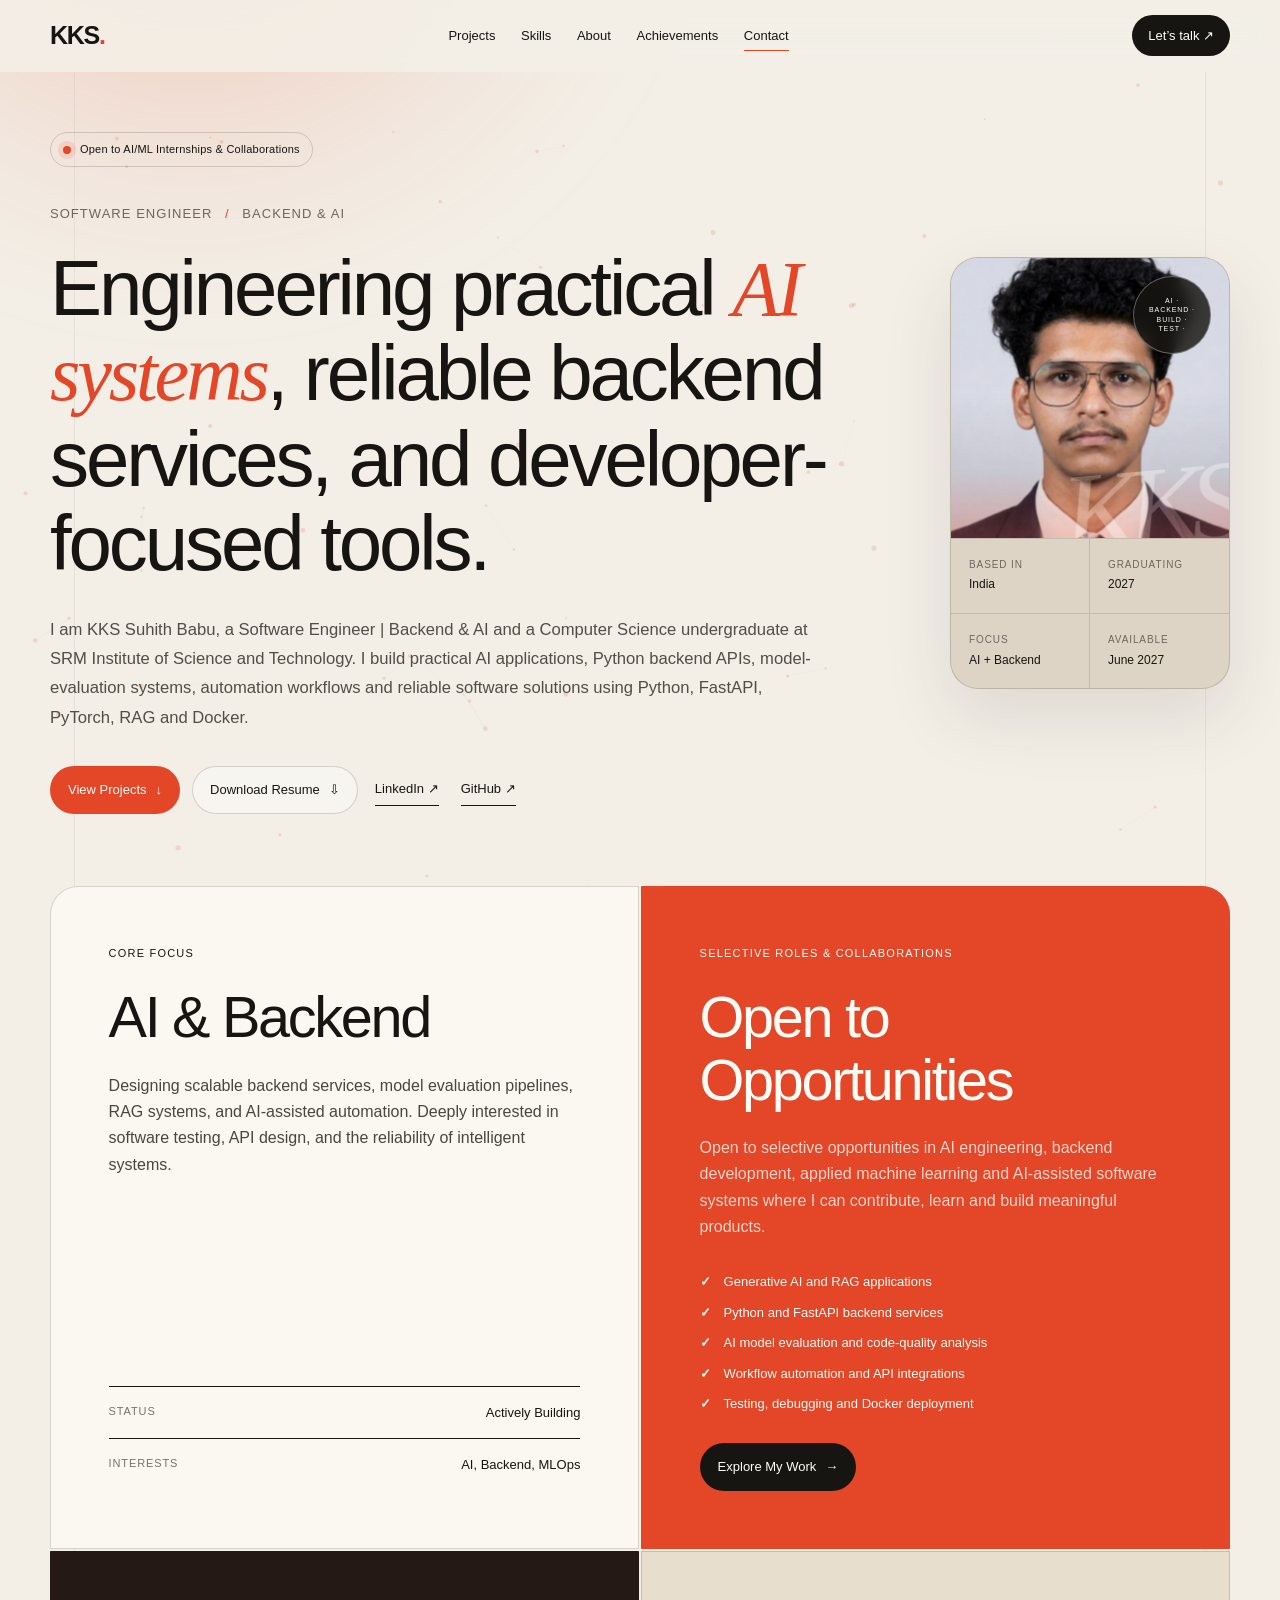
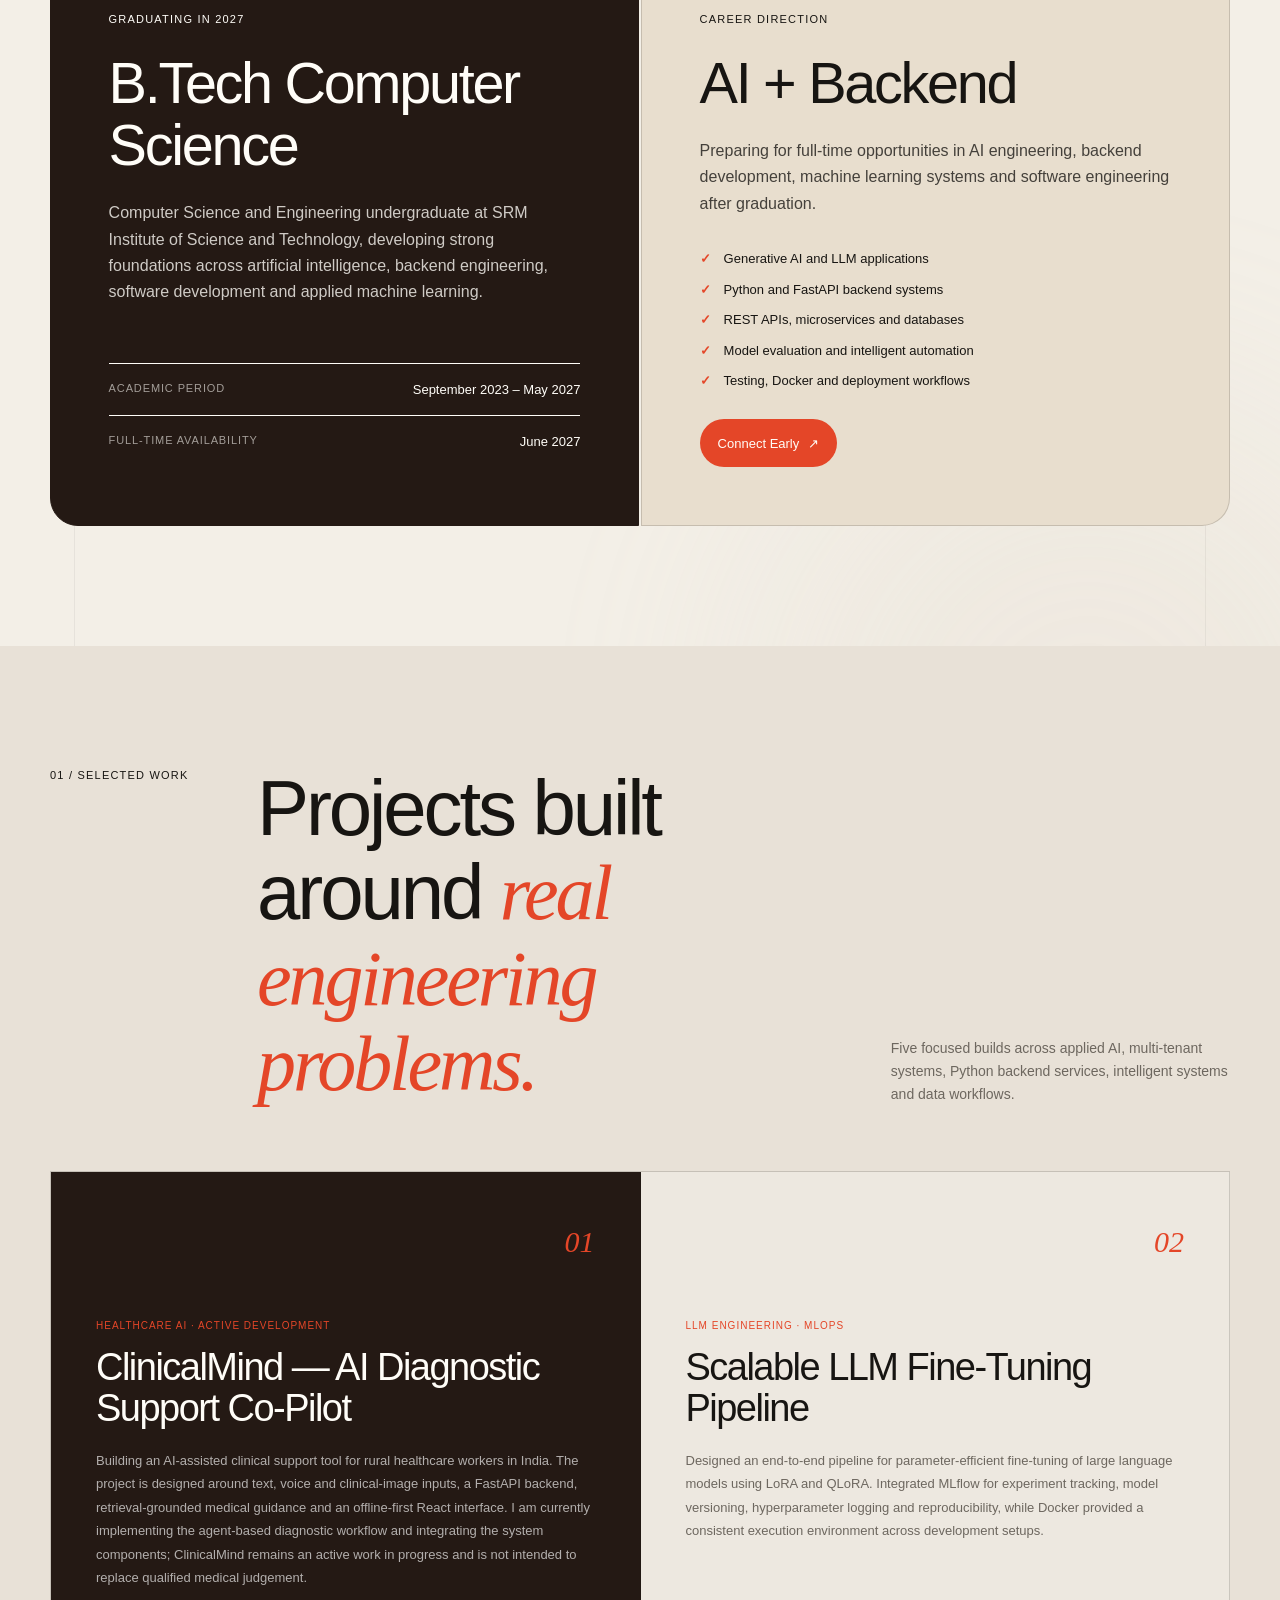
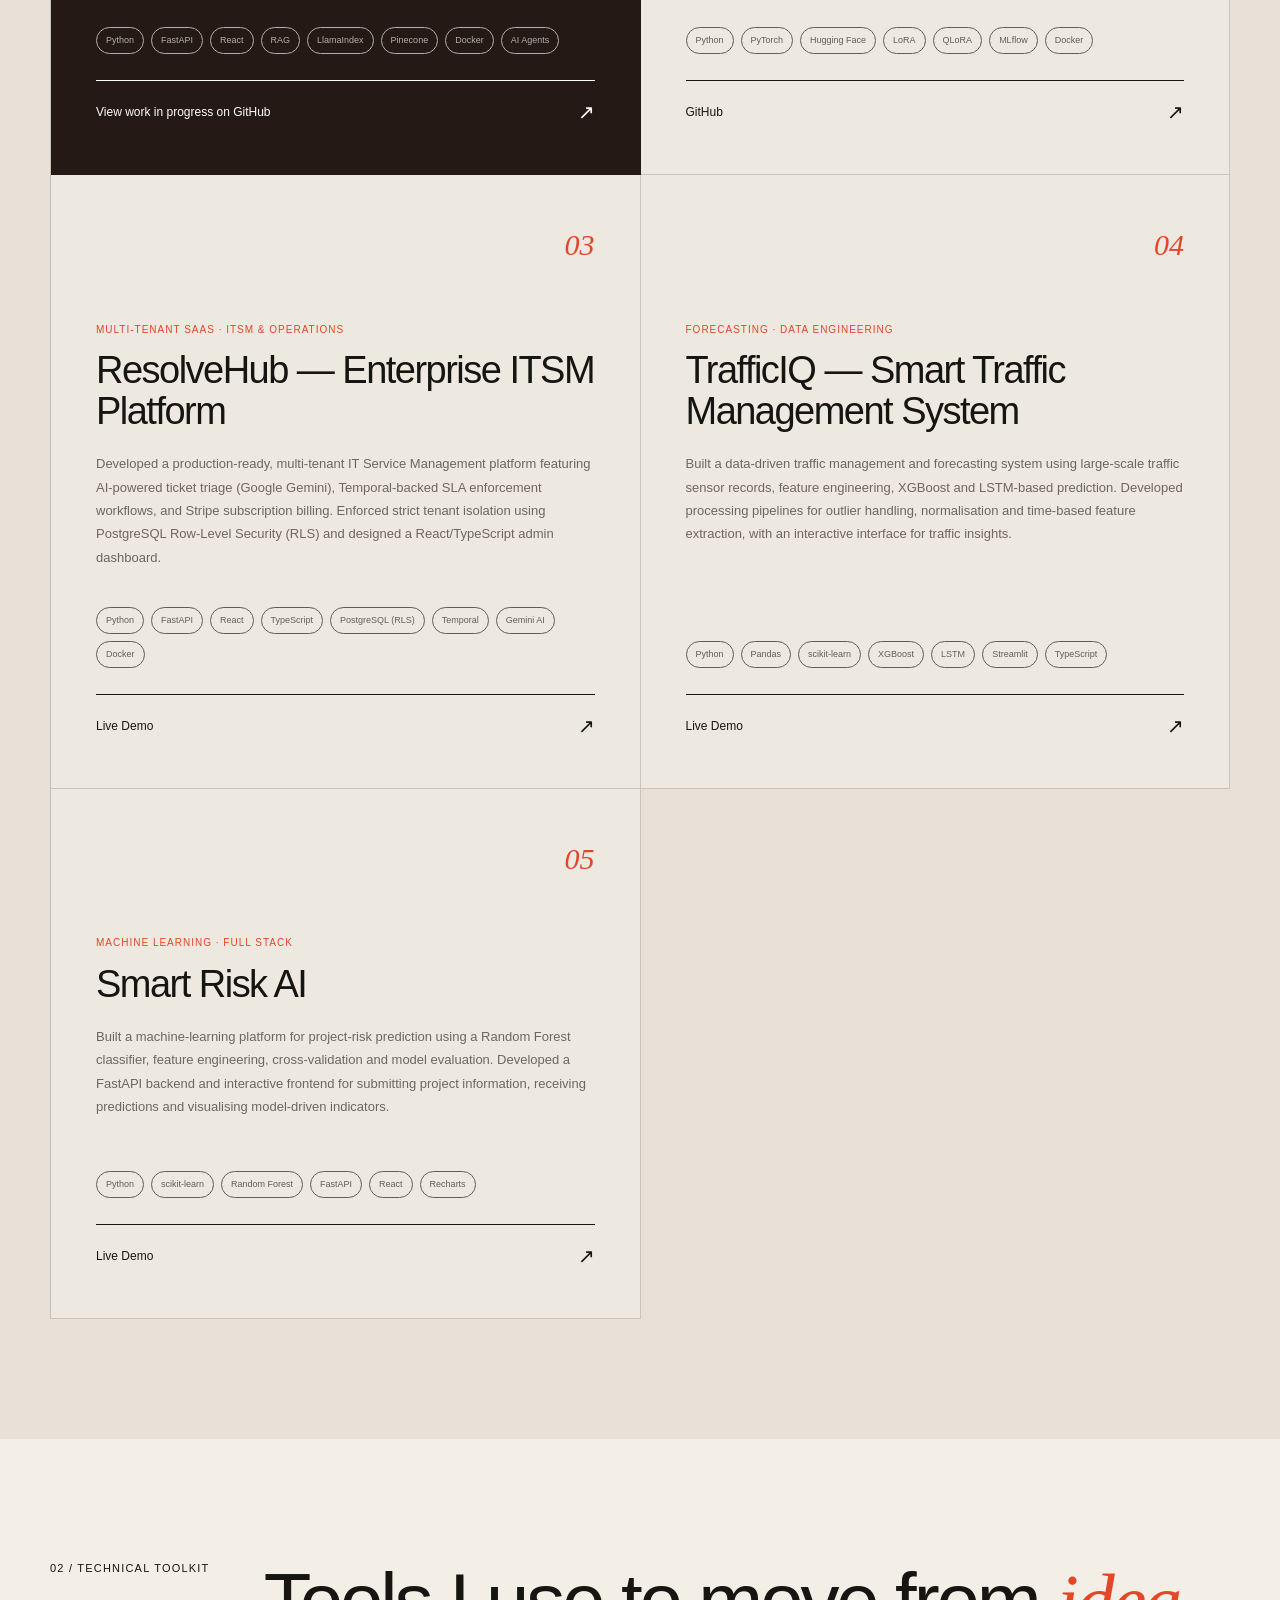
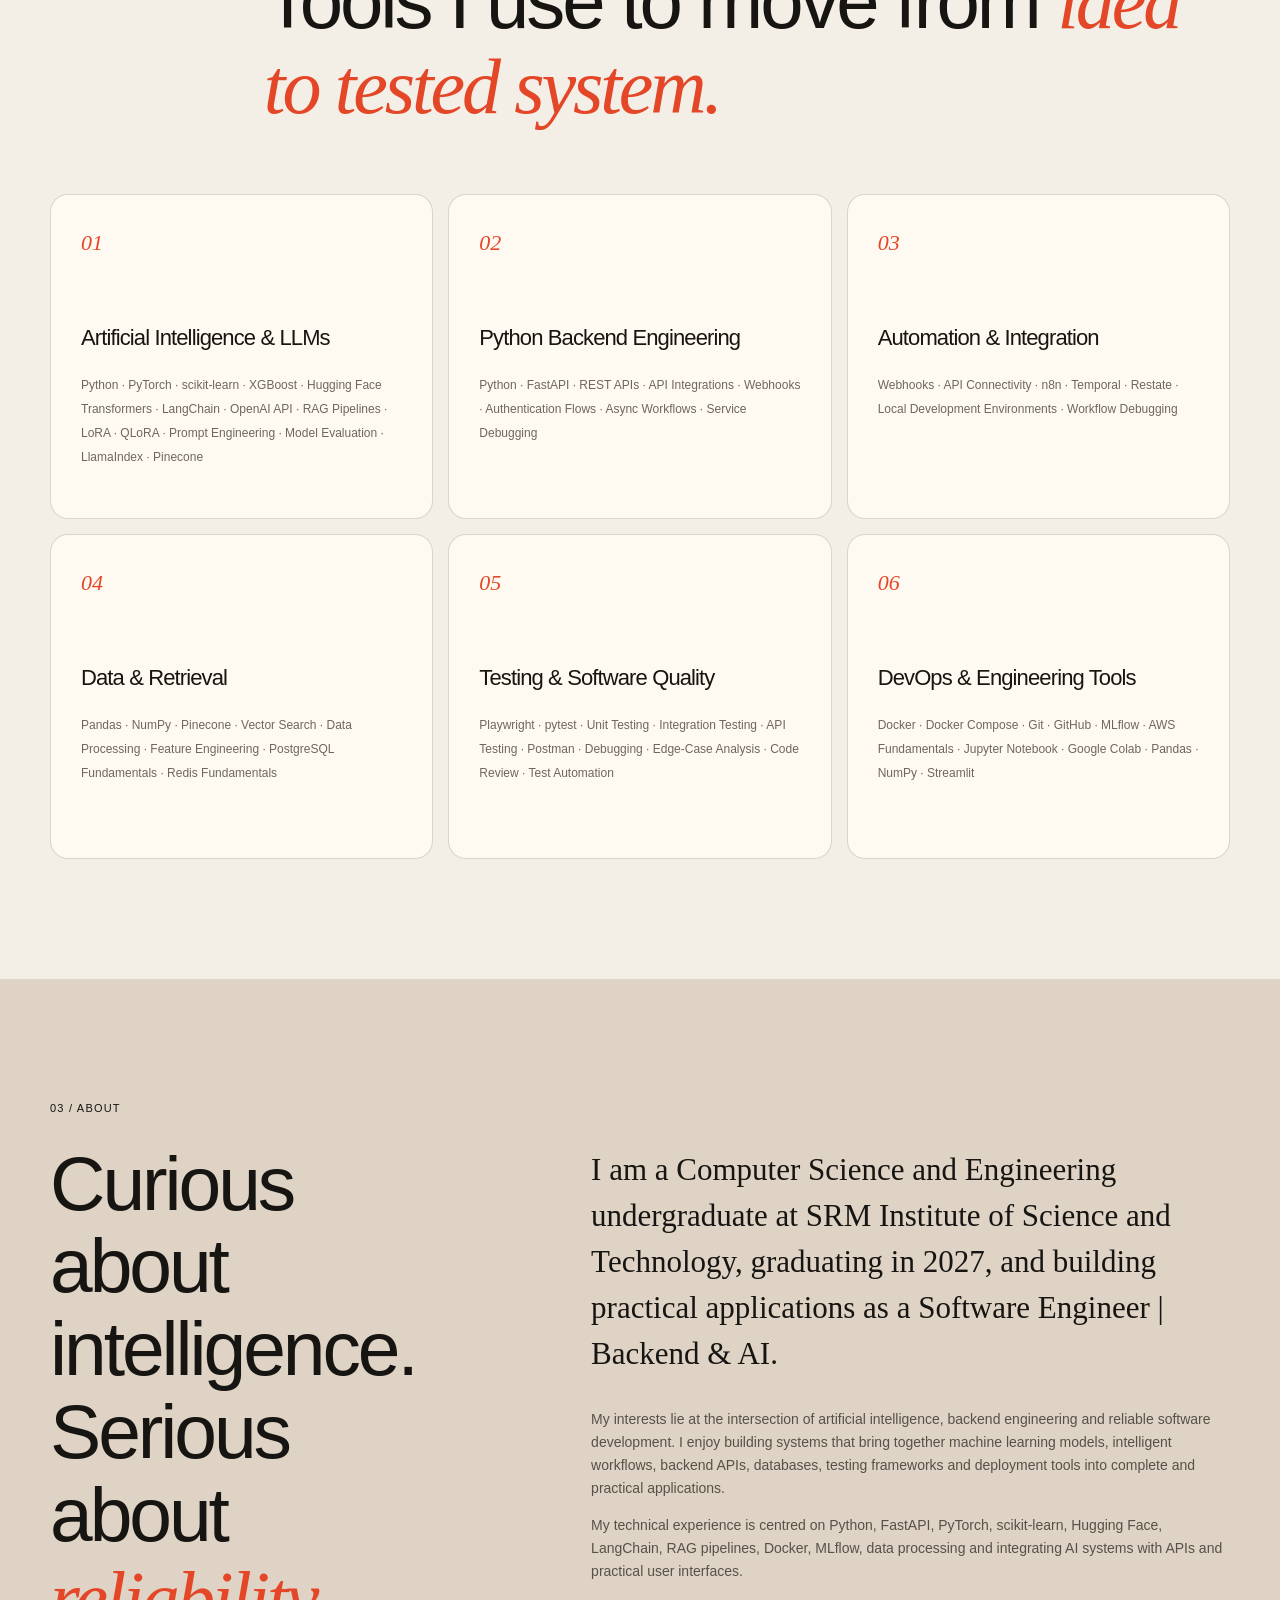
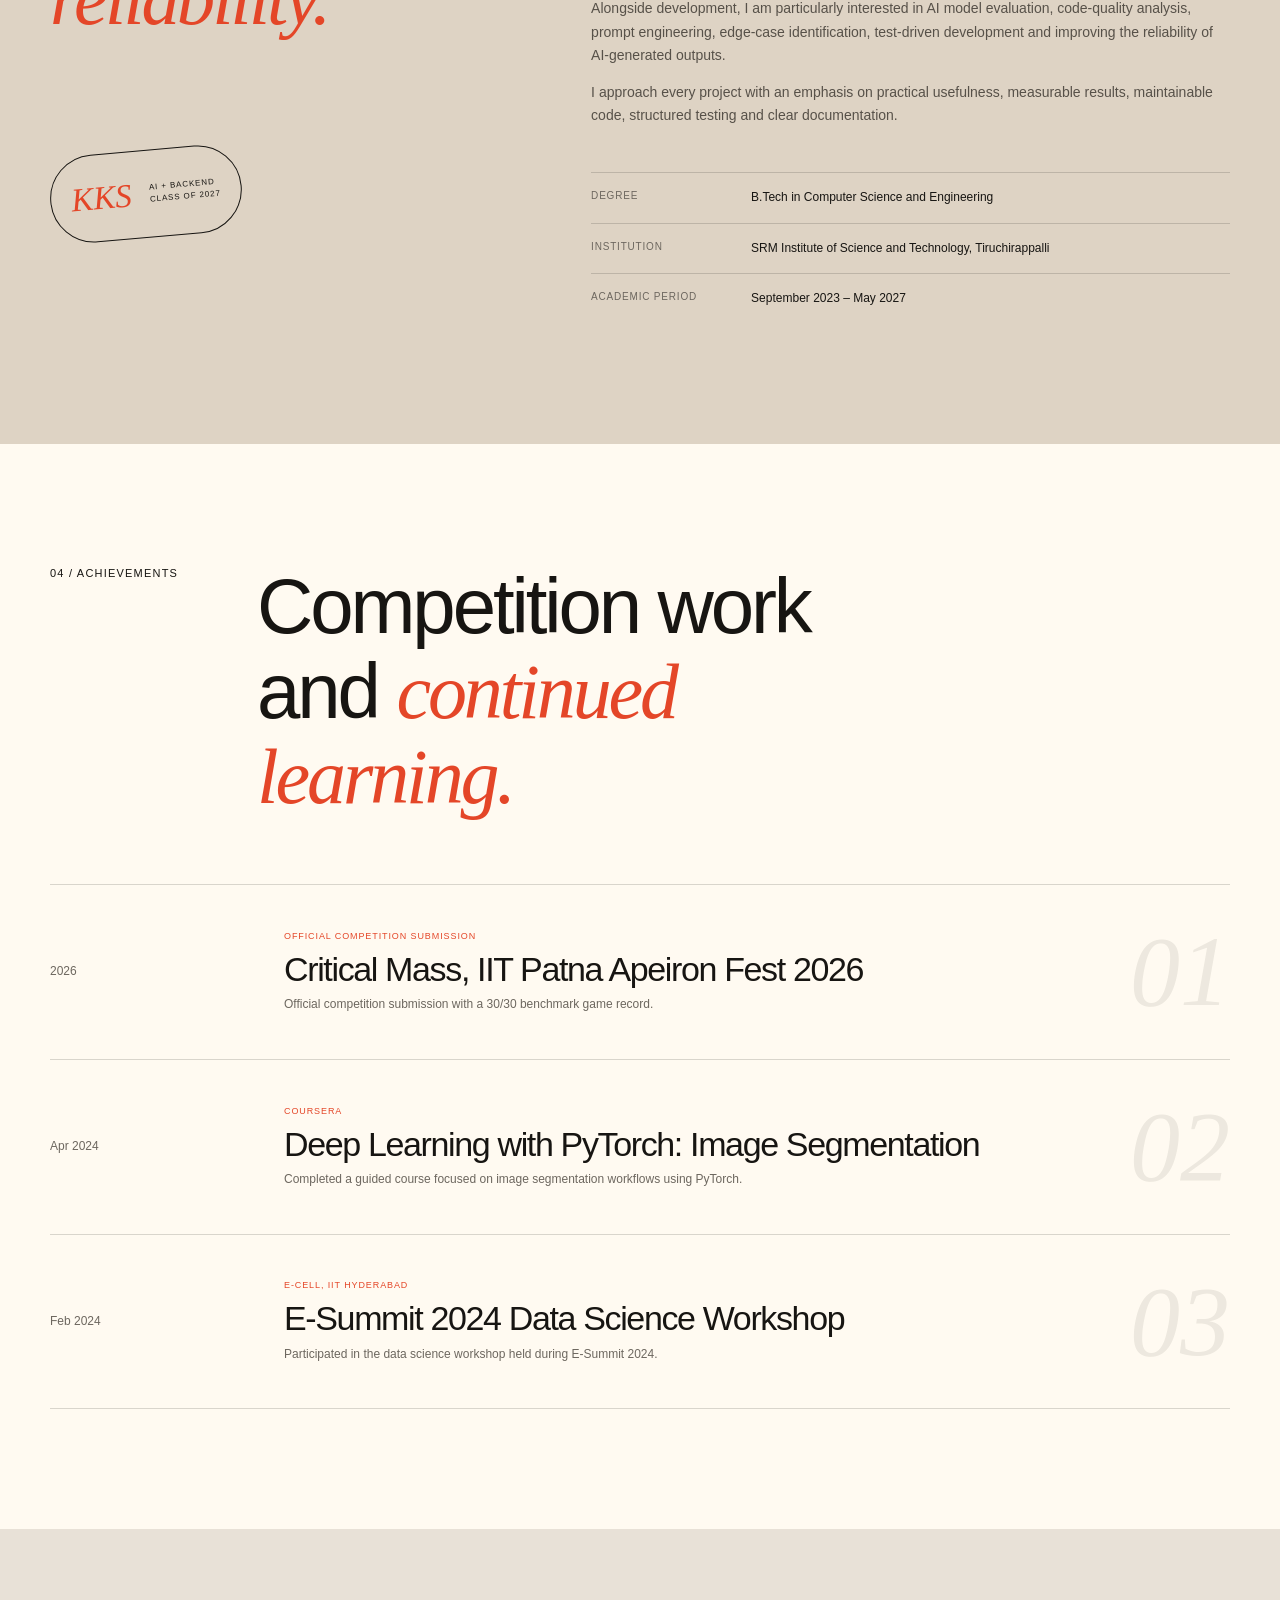
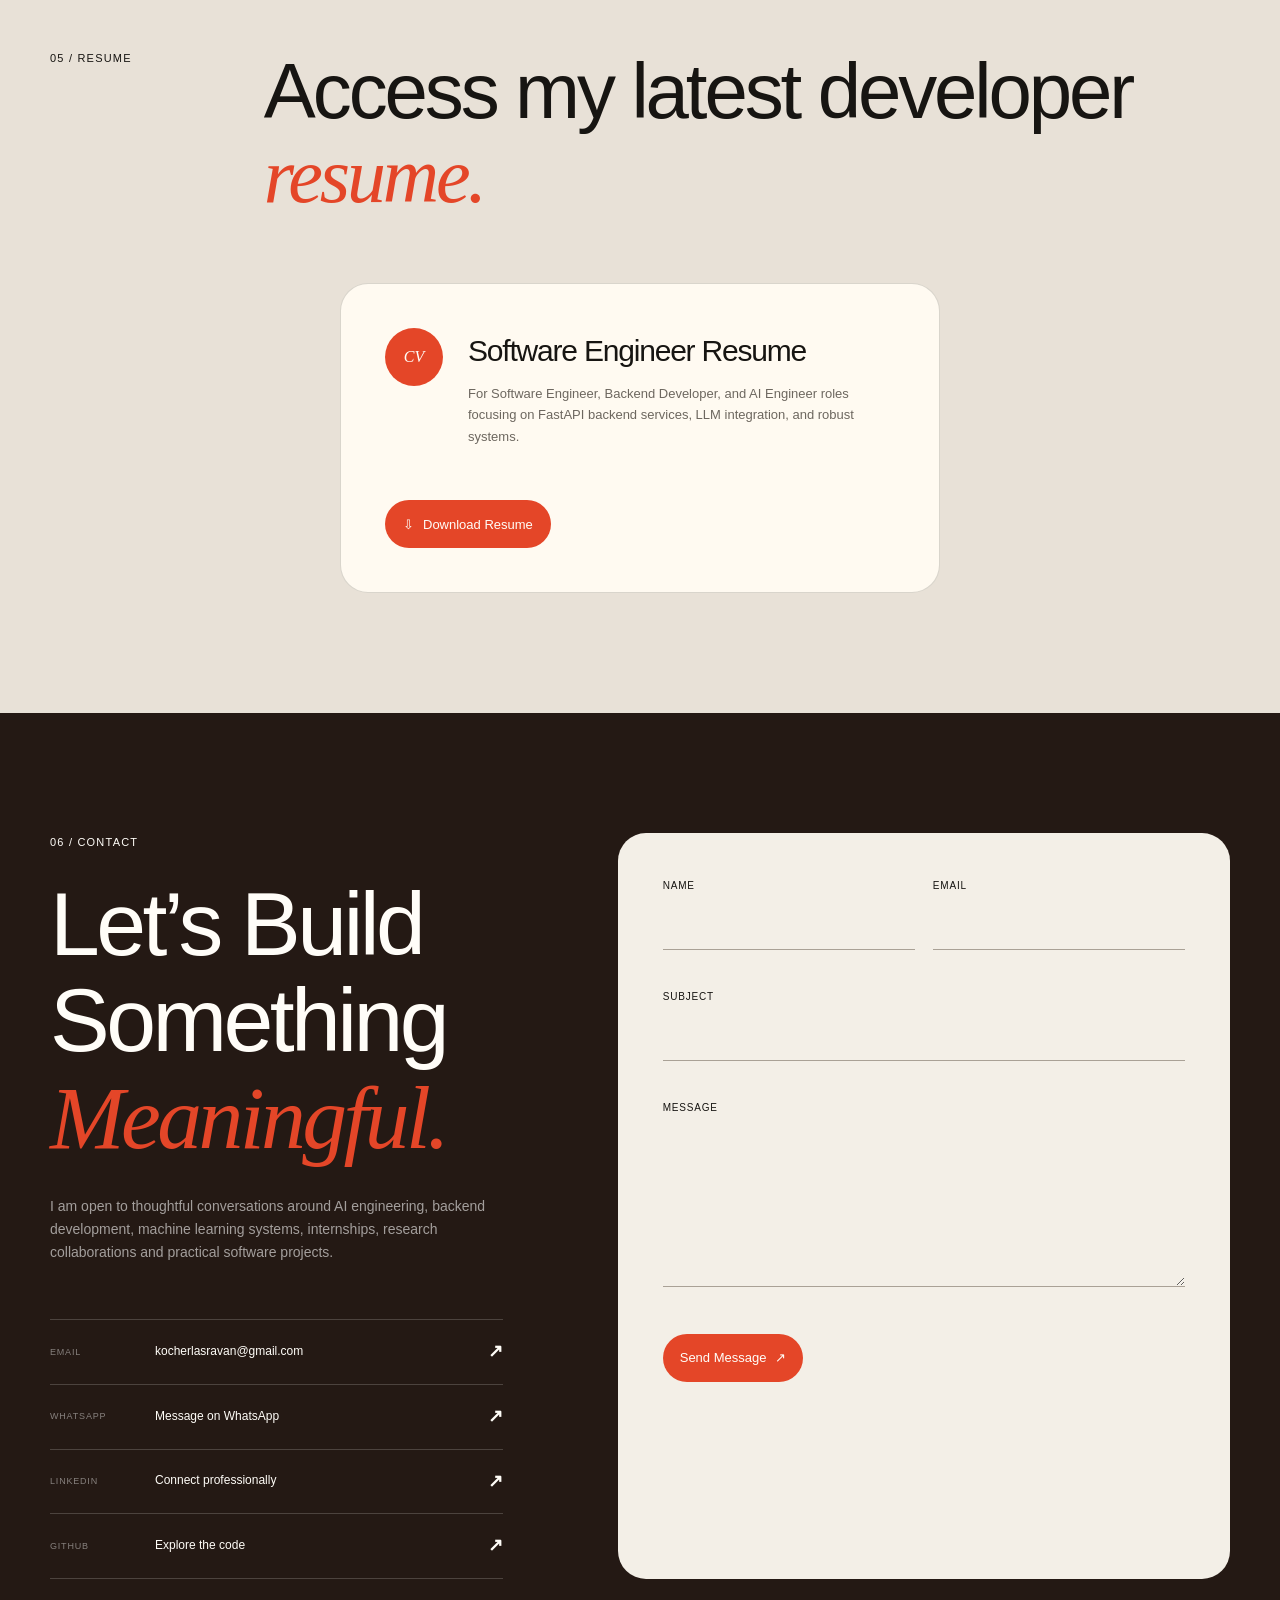
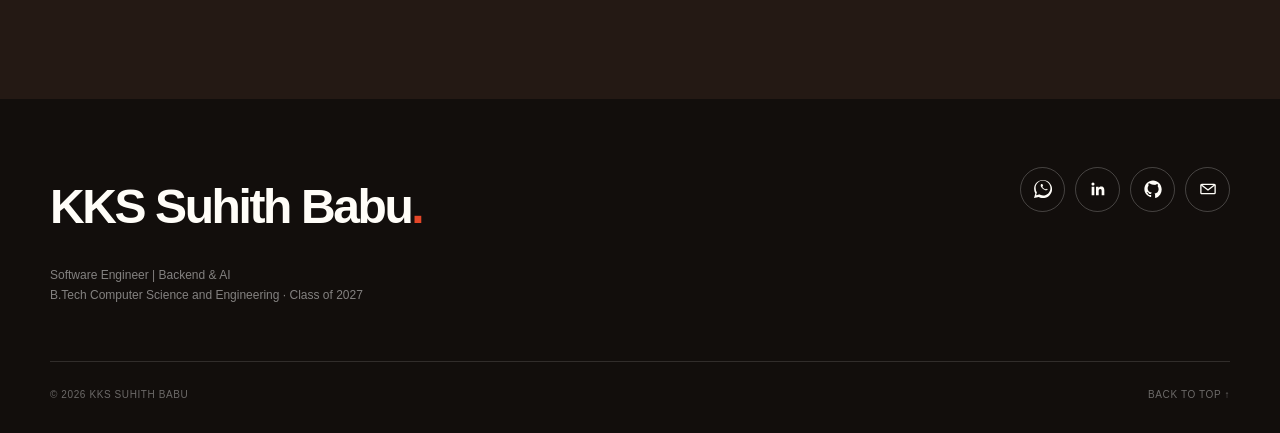
==== index.html @ cc1076b6 "Vertically center the profile photo card relative to the hero copy on desktop layouts" ====
<!doctype html>
<html lang="en" class="no-js">
<head>
  <meta charset="utf-8">
  <meta name="viewport" content="width=device-width, initial-scale=1">
  <title>KKS Suhith Babu | Software Engineer | Backend &amp; AI</title>
  <meta name="description" content="Portfolio of KKS Suhith Babu, a Software Engineer | Backend &amp; AI and Computer Science undergraduate building practical AI applications, backend systems, and automation workflows.">
  <meta name="theme-color" content="#f3efe7">
  <meta property="og:type" content="website">
  <meta property="og:title" content="KKS Suhith Babu | Software Engineer | Backend &amp; AI">
  <meta property="og:description" content="Software Engineer | Backend &amp; AI building practical AI systems, reliable backend services and developer-focused tools.">
  <meta property="og:image" content="og-preview.svg">
  <meta property="og:image:alt" content="Portfolio preview for KKS Suhith Babu, Software Engineer | Backend &amp; AI">
  <meta name="twitter:card" content="summary_large_image">
  <script>document.documentElement.className = 'js';</script>
  <link rel="stylesheet" href="fonts/fonts.css">
  <link rel="stylesheet" href="style.css?v=1.4">
  <script src="script.js" defer></script>
</head>
<body id="top">
  <a class="skip-link" href="#main">Skip to content</a>

  <!-- Interactive Particle Background Canvas -->
  <canvas id="bg-canvas" style="position: fixed; top: 0; left: 0; width: 100%; height: 100%; z-index: -3; pointer-events: none;"></canvas>

  <!-- Side rotated decorations framing the site -->
  <div class="side-decorations" aria-hidden="true">
    <div class="side-text side-text-left">KKS SUHITH BABU — PORTFOLIO 2026</div>
    <div class="side-text side-text-right">SOFTWARE ENGINEER | BACKEND &amp; AI</div>
  </div>

  <div class="bg-blobs" aria-hidden="true">
    <div class="blob blob-1"></div>
    <div class="blob blob-2"></div>
    <div class="blob blob-3"></div>
    <div class="blob blob-4"></div>
  </div>

  <div class="layout-lines" aria-hidden="true">
    <div class="line-left"></div>
    <div class="line-right"></div>
  </div>

  <header class="site-header">
    <nav class="nav shell" aria-label="Primary navigation">
      <a class="brand" href="#top" aria-label="KKS Suhith Babu, home">KKS<span>.</span></a>
      <button class="nav-toggle" type="button" aria-expanded="false" aria-controls="nav-menu">
        <span class="sr-only">Toggle navigation</span>
        <span></span><span></span>
      </button>
      <div class="nav-menu" id="nav-menu">
        <a href="#projects">Projects</a>
        <a href="#skills">Skills</a>
        <a href="#about">About</a>
        <a href="#achievements">Achievements</a>
        <a href="#contact">Contact</a>
      </div>
      <a class="nav-cta" href="mailto:kocherlasravan@gmail.com">Let’s talk <span aria-hidden="true">↗</span></a>
    </nav>
  </header>

  <main id="main">
    <section class="hero shell" aria-labelledby="hero-title">
      <div class="hero-copy">
        <p class="status-pill reveal"><span aria-hidden="true"></span> Open to AI/ML Internships &amp; Collaborations</p>
        <p class="hero-kicker reveal">Software Engineer <span>/</span> Backend &amp; AI</p>
        <h1 id="hero-title" class="reveal">Engineering practical <em>AI systems</em>, reliable backend services, and developer-focused tools.</h1>
        <p class="hero-summary reveal">I am KKS Suhith Babu, a Software Engineer | Backend &amp; AI and a Computer Science undergraduate at SRM Institute of Science and Technology. I build practical AI applications, Python backend APIs, model-evaluation systems, automation workflows and reliable software solutions using Python, FastAPI, PyTorch, RAG and Docker.</p>
        <div class="hero-actions reveal" aria-label="Portfolio actions">
          <a class="button button-primary" href="#projects">View Projects <span aria-hidden="true">↓</span></a>
          <a class="button button-secondary resume-link" href="resumes/kks-suhith-babu-sde-resume.pdf" download data-resume>Download Resume <span aria-hidden="true">⇩</span></a>
          <a class="text-link" href="https://www.linkedin.com/in/kocherlakoteswarasuhithsravanbabu/" target="_blank" rel="noopener noreferrer">LinkedIn <span aria-hidden="true">↗</span></a>
          <a class="text-link" href="https://github.com/Kocherlasuhith12" target="_blank" rel="noopener noreferrer">GitHub <span aria-hidden="true">↗</span></a>
        </div>
      </div>
      <aside class="hero-aside reveal" aria-label="Profile overview">
        <div class="portrait-stage" id="portrait-stage">
          <span class="portrait-word" aria-hidden="true">KKS</span>
          <div class="portrait-frame">
            <img src="assets/suhith-portrait.jpg" width="1048" height="789" alt="Portrait of KKS Suhith Babu" fetchpriority="high" decoding="async">
          </div>
          <span class="portrait-line" aria-hidden="true"></span>
          <span class="portrait-orbit" aria-hidden="true">AI · BACKEND · BUILD · TEST ·</span>
        </div>
        <div class="hero-aside-grid">
          <div><span>Based in</span><strong>India</strong></div>
          <div><span>Graduating</span><strong>2027</strong></div>
          <div><span>Focus</span><strong>AI + Backend</strong></div>
          <div><span>Available</span><strong>June 2027</strong></div>
        </div>
      </aside>
    </section>

    <section class="opportunity shell" aria-label="Experience, availability and education overview">
      <article class="overview-card overview-card--light reveal">
        <p class="eyebrow">Core focus</p>
        <h2>AI &amp; Backend</h2>
        <p>Designing scalable backend services, model evaluation pipelines, RAG systems, and AI-assisted automation. Deeply interested in software testing, API design, and the reliability of intelligent systems.</p>
        <dl class="compact-meta">
          <div><dt>Status</dt><dd>Actively Building</dd></div>
          <div><dt>Interests</dt><dd>AI, Backend, MLOps</dd></div>
        </dl>
      </article>

      <article class="overview-card overview-card--accent reveal">
        <p class="eyebrow">Selective roles &amp; collaborations</p>
        <h2>Open to Opportunities</h2>
        <p>Open to selective opportunities in AI engineering, backend development, applied machine learning and AI-assisted software systems where I can contribute, learn and build meaningful products.</p>
        <ul class="check-list">
          <li>Generative AI and RAG applications</li>
          <li>Python and FastAPI backend services</li>
          <li>AI model evaluation and code-quality analysis</li>
          <li>Workflow automation and API integrations</li>
          <li>Testing, debugging and Docker deployment</li>
        </ul>
        <a class="button button-dark" href="#projects">Explore My Work <span aria-hidden="true">→</span></a>
      </article>

      <article class="overview-card overview-card--dark reveal">
        <p class="eyebrow">Graduating in 2027</p>
        <h2>B.Tech Computer Science</h2>
        <p>Computer Science and Engineering undergraduate at SRM Institute of Science and Technology, developing strong foundations across artificial intelligence, backend engineering, software development and applied machine learning.</p>
        <dl class="compact-meta">
          <div><dt>Academic period</dt><dd>September 2023 – May 2027</dd></div>
          <div><dt>Full-time availability</dt><dd>June 2027</dd></div>
        </dl>
      </article>

      <article class="overview-card overview-card--cream reveal">
        <p class="eyebrow">Career direction</p>
        <h2>AI + Backend</h2>
        <p>Preparing for full-time opportunities in AI engineering, backend development, machine learning systems and software engineering after graduation.</p>
        <ul class="check-list">
          <li>Generative AI and LLM applications</li>
          <li>Python and FastAPI backend systems</li>
          <li>REST APIs, microservices and databases</li>
          <li>Model evaluation and intelligent automation</li>
          <li>Testing, Docker and deployment workflows</li>
        </ul>
        <a class="button button-primary" href="https://www.linkedin.com/in/kocherlakoteswarasuhithsravanbabu/" target="_blank" rel="noopener noreferrer">Connect Early <span aria-hidden="true">↗</span></a>
      </article>
    </section>

    <section class="section projects" id="projects" aria-labelledby="projects-title">
      <div class="shell">
        <header class="section-header reveal">
          <p class="eyebrow">01 / Selected work</p>
          <h2 id="projects-title">Projects built around <em>real engineering problems.</em></h2>
          <p>Five focused builds across applied AI, multi-tenant systems, Python backend services, intelligent systems and data workflows.</p>
        </header>
        <div class="project-grid">
          <article class="project-card project-card--featured reveal">
            <div class="project-index">01</div>
            <div>
              <p class="project-kind">Healthcare AI · Active development</p>
              <h3>ClinicalMind — AI Diagnostic Support Co-Pilot</h3>
              <p>Building an AI-assisted clinical support tool for rural healthcare workers in India. The project is designed around text, voice and clinical-image inputs, a FastAPI backend, retrieval-grounded medical guidance and an offline-first React interface. I am currently implementing the agent-based diagnostic workflow and integrating the system components; ClinicalMind remains an active work in progress and is not intended to replace qualified medical judgement.</p>
            </div>
            <ul class="tag-list" aria-label="Technologies"><li>Python</li><li>FastAPI</li><li>React</li><li>RAG</li><li>LlamaIndex</li><li>Pinecone</li><li>Docker</li><li>AI Agents</li></ul>
            <a class="project-link" href="https://github.com/Kocherlasuhith12/Clinical-mind" target="_blank" rel="noopener noreferrer">View work in progress on GitHub <span aria-hidden="true">↗</span></a>
          </article>

          <article class="project-card reveal">
            <div class="project-index">02</div>
            <div>
              <p class="project-kind">LLM engineering · MLOps</p>
              <h3>Scalable LLM Fine-Tuning Pipeline</h3>
              <p>Designed an end-to-end pipeline for parameter-efficient fine-tuning of large language models using LoRA and QLoRA. Integrated MLflow for experiment tracking, model versioning, hyperparameter logging and reproducibility, while Docker provided a consistent execution environment across development setups.</p>
            </div>
            <ul class="tag-list" aria-label="Technologies"><li>Python</li><li>PyTorch</li><li>Hugging Face</li><li>LoRA</li><li>QLoRA</li><li>MLflow</li><li>Docker</li></ul>
            <a class="project-link" href="https://github.com/Kocherlasuhith12/scalable-llm-finetuning-pipeline" target="_blank" rel="noopener noreferrer">GitHub <span aria-hidden="true">↗</span></a>
          </article>

          <article class="project-card reveal">
            <div class="project-index">03</div>
            <div>
              <p class="project-kind">Multi-tenant SaaS · ITSM &amp; Operations</p>
              <h3>ResolveHub — Enterprise ITSM Platform</h3>
              <p>Developed a production-ready, multi-tenant IT Service Management platform featuring AI-powered ticket triage (Google Gemini), Temporal-backed SLA enforcement workflows, and Stripe subscription billing. Enforced strict tenant isolation using PostgreSQL Row-Level Security (RLS) and designed a React/TypeScript admin dashboard.</p>
            </div>
            <ul class="tag-list" aria-label="Technologies"><li>Python</li><li>FastAPI</li><li>React</li><li>TypeScript</li><li>PostgreSQL (RLS)</li><li>Temporal</li><li>Gemini AI</li><li>Docker</li></ul>
            <a class="project-link" href="https://resolvehub-frontend-suhith.onrender.com/login" target="_blank" rel="noopener noreferrer">Live Demo <span aria-hidden="true">↗</span></a>
          </article>

          <article class="project-card reveal">
            <div class="project-index">04</div>
            <div>
              <p class="project-kind">Forecasting · Data engineering</p>
              <h3>TrafficIQ — Smart Traffic Management System</h3>
              <p>Built a data-driven traffic management and forecasting system using large-scale traffic sensor records, feature engineering, XGBoost and LSTM-based prediction. Developed processing pipelines for outlier handling, normalisation and time-based feature extraction, with an interactive interface for traffic insights.</p>
            </div>
            <ul class="tag-list" aria-label="Technologies"><li>Python</li><li>Pandas</li><li>scikit-learn</li><li>XGBoost</li><li>LSTM</li><li>Streamlit</li><li>TypeScript</li></ul>
            <a class="project-link" href="https://trafficiq-frontend.onrender.com" target="_blank" rel="noopener noreferrer">Live Demo <span aria-hidden="true">↗</span></a>
          </article>

          <article class="project-card reveal">
            <div class="project-index">05</div>
            <div>
              <p class="project-kind">Machine learning · Full stack</p>
              <h3>Smart Risk AI</h3>
              <p>Built a machine-learning platform for project-risk prediction using a Random Forest classifier, feature engineering, cross-validation and model evaluation. Developed a FastAPI backend and interactive frontend for submitting project information, receiving predictions and visualising model-driven indicators.</p>
            </div>
            <ul class="tag-list" aria-label="Technologies"><li>Python</li><li>scikit-learn</li><li>Random Forest</li><li>FastAPI</li><li>React</li><li>Recharts</li></ul>
            <a class="project-link" href="https://smart-risk-ai2-git-main-kocherlasravan-gmailcoms-projects.vercel.app" target="_blank" rel="noopener noreferrer">Live Demo <span aria-hidden="true">↗</span></a>
          </article>
        </div>
      </div>
    </section>


    <section class="section skills" id="skills" aria-labelledby="skills-title">
      <div class="shell">
        <header class="section-header reveal">
          <p class="eyebrow">02 / Technical toolkit</p>
          <h2 id="skills-title">Tools I use to move from <em>idea to tested system.</em></h2>
        </header>
        <div class="skills-grid">
          <article class="skill-card reveal"><span>01</span><h3>Artificial Intelligence &amp; LLMs</h3><p>Python · PyTorch · scikit-learn · XGBoost · Hugging Face Transformers · LangChain · OpenAI API · RAG Pipelines · LoRA · QLoRA · Prompt Engineering · Model Evaluation · LlamaIndex · Pinecone</p></article>
          <article class="skill-card reveal"><span>02</span><h3>Python Backend Engineering</h3><p>Python · FastAPI · REST APIs · API Integrations · Webhooks · Authentication Flows · Async Workflows · Service Debugging</p></article>
          <article class="skill-card reveal"><span>03</span><h3>Automation &amp; Integration</h3><p>Webhooks · API Connectivity · n8n · Temporal · Restate · Local Development Environments · Workflow Debugging</p></article>
          <article class="skill-card reveal"><span>04</span><h3>Data &amp; Retrieval</h3><p>Pandas · NumPy · Pinecone · Vector Search · Data Processing · Feature Engineering · PostgreSQL Fundamentals · Redis Fundamentals</p></article>
          <article class="skill-card reveal"><span>05</span><h3>Testing &amp; Software Quality</h3><p>Playwright · pytest · Unit Testing · Integration Testing · API Testing · Postman · Debugging · Edge-Case Analysis · Code Review · Test Automation</p></article>
          <article class="skill-card reveal"><span>06</span><h3>DevOps &amp; Engineering Tools</h3><p>Docker · Docker Compose · Git · GitHub · MLflow · AWS Fundamentals · Jupyter Notebook · Google Colab · Pandas · NumPy · Streamlit</p></article>
        </div>
      </div>
    </section>

    <section class="section about" id="about" aria-labelledby="about-title">
      <div class="shell about-grid">
        <div class="about-title reveal">
          <p class="eyebrow">03 / About</p>
          <h2 id="about-title">Curious about intelligence. Serious about <em>reliability.</em></h2>
          <div class="about-stamp" aria-hidden="true"><span>KKS</span><small>AI + BACKEND<br>CLASS OF 2027</small></div>
        </div>
        <div class="about-copy reveal">
          <p class="lead">I am a Computer Science and Engineering undergraduate at SRM Institute of Science and Technology, graduating in 2027, and building practical applications as a Software Engineer | Backend &amp; AI.</p>
          <p>My interests lie at the intersection of artificial intelligence, backend engineering and reliable software development. I enjoy building systems that bring together machine learning models, intelligent workflows, backend APIs, databases, testing frameworks and deployment tools into complete and practical applications.</p>
          <p>My technical experience is centred on Python, FastAPI, PyTorch, scikit-learn, Hugging Face, LangChain, RAG pipelines, Docker, MLflow, data processing and integrating AI systems with APIs and practical user interfaces.</p>
          <p>Alongside development, I am particularly interested in AI model evaluation, code-quality analysis, prompt engineering, edge-case identification, test-driven development and improving the reliability of AI-generated outputs.</p>
          <p>I approach every project with an emphasis on practical usefulness, measurable results, maintainable code, structured testing and clear documentation.</p>
          <dl class="education-details">
            <div><dt>Degree</dt><dd>B.Tech in Computer Science and Engineering</dd></div>
            <div><dt>Institution</dt><dd>SRM Institute of Science and Technology, Tiruchirappalli</dd></div>
            <div><dt>Academic period</dt><dd>September 2023 – May 2027</dd></div>
          </dl>
        </div>
      </div>
    </section>

    <section class="section achievements" id="achievements" aria-labelledby="achievements-title">
      <div class="shell">
        <header class="section-header reveal">
          <p class="eyebrow">04 / Achievements</p>
          <h2 id="achievements-title">Competition work and <em>continued learning.</em></h2>
        </header>
        <ol class="achievement-list">
          <li class="reveal"><time datetime="2026">2026</time><div><p class="achievement-type">Official competition submission</p><h3>Critical Mass, IIT Patna Apeiron Fest 2026</h3><p>Official competition submission with a 30/30 benchmark game record.</p></div><span aria-hidden="true">01</span></li>
          <li class="reveal"><time datetime="2024-04">Apr 2024</time><div><p class="achievement-type">Coursera</p><h3>Deep Learning with PyTorch: Image Segmentation</h3><p>Completed a guided course focused on image segmentation workflows using PyTorch.</p></div><span aria-hidden="true">02</span></li>
          <li class="reveal"><time datetime="2024-02">Feb 2024</time><div><p class="achievement-type">E-Cell, IIT Hyderabad</p><h3>E-Summit 2024 Data Science Workshop</h3><p>Participated in the data science workshop held during E-Summit 2024.</p></div><span aria-hidden="true">03</span></li>
        </ol>
      </div>
    </section>

    <section class="section resumes" id="resumes" aria-labelledby="resumes-title">
      <div class="shell resume-shell">
        <header class="section-header reveal">
          <p class="eyebrow">05 / Resume</p>
          <h2 id="resumes-title">Access my latest developer <em>resume.</em></h2>
        </header>
        <div class="resume-grid" style="grid-template-columns: 1fr; max-width: 600px; margin: 0 auto;">
          <article class="resume-card reveal">
            <span class="resume-icon" aria-hidden="true">CV</span>
            <div>
              <h3>Software Engineer Resume</h3>
              <p>For Software Engineer, Backend Developer, and AI Engineer roles focusing on FastAPI backend services, LLM integration, and robust systems.</p>
            </div>
            <a class="button button-primary resume-link" href="resumes/kks-suhith-babu-sde-resume.pdf" download data-resume><span aria-hidden="true">⇩</span> Download Resume</a>
          </article>
        </div>
      </div>
    </section>

    <section class="section contact" id="contact" aria-labelledby="contact-title">
      <div class="shell contact-grid">
        <div class="contact-copy reveal">
          <p class="eyebrow">06 / Contact</p>
          <h2 id="contact-title">Let’s Build Something <em>Meaningful.</em></h2>
          <p>I am open to thoughtful conversations around AI engineering, backend development, machine learning systems, internships, research collaborations and practical software projects.</p>
          <div class="contact-links">
            <a href="mailto:kocherlasravan@gmail.com"><span>Email</span>kocherlasravan@gmail.com <b aria-hidden="true">↗</b></a>
            <a href="https://wa.me/919390352564" target="_blank" rel="noopener noreferrer"><span>WhatsApp</span>Message on WhatsApp <b aria-hidden="true">↗</b></a>
            <a href="https://www.linkedin.com/in/kocherlakoteswarasuhithsravanbabu/" target="_blank" rel="noopener noreferrer"><span>LinkedIn</span>Connect professionally <b aria-hidden="true">↗</b></a>
            <a href="https://github.com/Kocherlasuhith12" target="_blank" rel="noopener noreferrer"><span>GitHub</span>Explore the code <b aria-hidden="true">↗</b></a>
          </div>
        </div>
        <form class="contact-form reveal" id="contact-form" novalidate>
          <div class="form-row">
            <div class="field"><label for="name">Name</label><input id="name" name="name" type="text" autocomplete="name" minlength="2" required><span class="field-error" aria-live="polite"></span></div>
            <div class="field"><label for="email">Email</label><input id="email" name="email" type="email" autocomplete="email" required><span class="field-error" aria-live="polite"></span></div>
          </div>
          <div class="field"><label for="subject">Subject</label><input id="subject" name="subject" type="text" minlength="3" required><span class="field-error" aria-live="polite"></span></div>
          <div class="field"><label for="message">Message</label><textarea id="message" name="message" rows="6" minlength="10" required></textarea><span class="field-error" aria-live="polite"></span></div>
          <input class="honeypot" type="text" name="company" tabindex="-1" autocomplete="off" aria-hidden="true">
          <button class="button button-primary submit-button" type="submit">Send Message <span aria-hidden="true">↗</span></button>
          <p class="form-status" id="form-status" role="status" aria-live="polite"></p>
        </form>
      </div>
    </section>
  </main>

  <footer class="footer" id="site-footer">
    <div class="shell footer-grid">
      <div><a class="footer-brand" href="#top">KKS Suhith Babu<span>.</span></a><p>Software Engineer | Backend &amp; AI<br>B.Tech Computer Science and Engineering · Class of 2027</p></div>
      <div class="footer-socials" aria-label="Social links">
        <a href="https://wa.me/919390352564" target="_blank" rel="noopener noreferrer" aria-label="WhatsApp">
          <svg viewBox="0 0 24 24" aria-hidden="true"><path d="M.057 24l1.687-6.163c-1.041-1.804-1.588-3.849-1.587-5.946C.003 5.37 5.378 0 12.037 0c3.223.001 6.253 1.257 8.53 3.539 2.277 2.282 3.532 5.312 3.53 8.534-.005 6.658-5.38 12.029-12.037 12.029-2.006-.001-3.973-.5-5.713-1.448L0 24zm6.59-4.846c1.666.988 3.311 1.493 5.429 1.495 5.432 0 9.851-4.387 9.855-9.782.002-2.614-1.013-5.074-2.859-6.927C17.207 2.083 14.745.82 12.030 0.82c-5.436 0-9.856 4.387-9.86 9.78-.001 2.203.58 4.225 1.685 6.13l-.99 3.616 3.73-.974zm12.196-6.177c-.33-.165-1.951-.963-2.253-1.074-.3-.11-.52-.165-.74.165-.22.33-.85.107-1.04.127-.19.02-.38-.09-.71-.255-1.401-.692-2.316-1.554-2.905-2.571-.165-.285-.015-.438.127-.58.128-.127.285-.33.428-.495.143-.165.19-.275.285-.458.095-.183.047-.344-.024-.51-.07-.165-.52-1.266-.713-1.73-.188-.454-.378-.393-.52-.4h-.443c-.152 0-.4.057-.61.285-.21.228-.8.78-.8 1.902 0 1.12.81 2.202.922 2.356.113.153 1.59 2.43 3.853 3.407.538.232.957.37 1.283.475.54.17 1.03.146 1.417.089.432-.064 1.328-.543 1.514-1.066.187-.523.187-.972.13-1.066-.056-.094-.207-.15-.537-.315z" fill="currentColor"/></svg>
        </a>
        <a href="https://www.linkedin.com/in/kocherlakoteswarasuhithsravanbabu/" target="_blank" rel="noopener noreferrer" aria-label="LinkedIn">
          <svg viewBox="0 0 24 24" aria-hidden="true"><path d="M20.45 20.45h-3.56v-5.57c0-1.33-.03-3.04-1.85-3.04-1.85 0-2.14 1.45-2.14 2.94v5.67H9.34V8.99h3.42v1.56h.05c.48-.9 1.64-1.85 3.37-1.85 3.6 0 4.27 2.37 4.27 5.46v6.29zM5.32 7.43a2.06 2.06 0 1 1 0-4.12 2.06 2.06 0 0 1 0 4.12zM7.1 20.45H3.54V8.99H7.1v11.46z"/></svg>
        </a>
        <a href="https://github.com/Kocherlasuhith12" target="_blank" rel="noopener noreferrer" aria-label="GitHub">
          <svg viewBox="0 0 24 24" aria-hidden="true"><path d="M12 .5C5.73.5.5 5.73.5 12c0 5.02 3.44 9.27 8.21 10.77.6.11.82-.26.82-.58v-2.23c-3.34.73-4.04-1.42-4.04-1.42-.55-1.39-1.33-1.76-1.33-1.76-1.09-.74.08-.73.08-.73 1.2.09 1.84 1.24 1.84 1.24 1.07 1.83 2.8 1.3 3.49.99.11-.77.42-1.3.76-1.6-2.67-.3-5.47-1.34-5.47-5.93 0-1.31.47-2.38 1.24-3.22-.12-.3-.54-1.52.12-3.18 0 0 1.01-.32 3.3 1.23A11.5 11.5 0 0 1 12 6.32c.96 0 1.92.13 2.82.38 2.29-1.55 3.3-1.23 3.3-1.23.66 1.66.24 2.88.12 3.18.77.84 1.24 1.91 1.24 3.22 0 4.6-2.81 5.62-5.48 5.92.43.37.81 1.1.81 2.22v3.29c0 .32.22.7.83.58A11.51 11.51 0 0 0 23.5 12C23.5 5.73 18.27.5 12 .5z"/></svg>
        </a>
        <a href="mailto:kocherlasravan@gmail.com" aria-label="Email">
          <svg viewBox="0 0 24 24" aria-hidden="true"><path d="M3.75 5.75h16.5c.69 0 1.25.56 1.25 1.25v10c0 .69-.56 1.25-1.25 1.25H3.75A1.25 1.25 0 0 1 2.5 17V7c0-.69.56-1.25 1.25-1.25Z" fill="none" stroke="currentColor" stroke-width="1.8"/><path d="m3.3 6.55 8.7 6.7 8.7-6.7" fill="none" stroke="currentColor" stroke-width="1.8" stroke-linecap="round" stroke-linejoin="round"/></svg>
        </a>
      </div>
      <div class="footer-bottom"><span>© <span id="year">2026</span> KKS Suhith Babu</span><a href="#top">Back to top ↑</a></div>
    </div>
  </footer>
  <div class="toast" id="toast" role="status" aria-live="polite"></div>
</body>
</html>
---- fonts/fonts.css ----
@font-face {
  font-family: "Poppins";
  src: url("Poppins-Regular.ttf") format("truetype");
  font-weight: 400;
  font-style: normal;
  font-display: swap;
}

@font-face {
  font-family: "Poppins";
  src: url("Poppins-Medium.ttf") format("truetype");
  font-weight: 500;
  font-style: normal;
  font-display: swap;
}

@font-face {
  font-family: "Poppins";
  src: url("Poppins-Bold.ttf") format("truetype");
  font-weight: 700;
  font-style: normal;
  font-display: swap;
}

@font-face {
  font-family: "Lora";
  src: url("Lora-Variable.ttf") format("truetype");
  font-weight: 100 900;
  font-style: normal;
  font-display: swap;
}
---- style.css ----
:root {
  --paper: #f3efe7;
  --paper-deep: #e7dfd3;
  --cream: #fffaf1;
  --ink: #171512;
  --muted: #6d675f;
  --line: rgba(23, 21, 18, .16);
  --red: #e44628;
  --red-dark: #bd321d;
  --brown: #241914;
  --white: #fffdf8;
  --radius: 28px;
  --shadow: 0 28px 70px rgba(47, 32, 24, .11);
  --sans: "Poppins", Arial, sans-serif;
  --serif: "Lora", Georgia, serif;
}

*, *::before, *::after { box-sizing: border-box; }
html { scroll-behavior: smooth; scroll-padding-top: 96px; }
body {
  margin: 0;
  position: relative;
  overflow-x: hidden;
  color: var(--ink);
  background: var(--paper);
  font-family: var(--sans);
  font-size: 16px;
  line-height: 1.65;
  text-rendering: optimizeLegibility;
  -webkit-font-smoothing: antialiased;
}
body.menu-open { overflow: hidden; }
a { color: inherit; text-decoration: none; }
button, input, textarea { font: inherit; }
button, a { -webkit-tap-highlight-color: transparent; }
img, svg { display: block; max-width: 100%; }
h1, h2, h3, p { margin-top: 0; }
h1, h2, h3 { line-height: 1.08; letter-spacing: -.04em; }
em { color: var(--red); font-family: var(--serif); font-weight: 500; }
::selection { color: var(--white); background: var(--red); }

.shell { width: min(1180px, calc(100% - 48px)); margin-inline: auto; }
.section { padding: 120px 0; }
.sr-only { position: absolute; width: 1px; height: 1px; padding: 0; margin: -1px; overflow: hidden; clip: rect(0, 0, 0, 0); white-space: nowrap; border: 0; }
.skip-link { position: fixed; z-index: 1000; top: 12px; left: 12px; padding: 10px 16px; color: white; background: var(--ink); border-radius: 8px; transform: translateY(-160%); }
.skip-link:focus { transform: translateY(0); }
:focus-visible { outline: 3px solid var(--red); outline-offset: 4px; }

.site-header { position: sticky; z-index: 100; top: 0; padding: 15px 0; background: rgba(243, 239, 231, .88); border-bottom: 1px solid transparent; backdrop-filter: blur(16px); transition: border-color .25s ease; }
.site-header.scrolled { border-color: var(--line); }
.nav { display: grid; grid-template-columns: auto 1fr auto; align-items: center; gap: 38px; }
.brand, .footer-brand { font-size: 25px; font-weight: 700; letter-spacing: -.05em; }
.brand span, .footer-brand span { color: var(--red); }
.nav-menu { display: flex; align-items: center; justify-content: center; gap: clamp(14px, 2vw, 28px); }
.nav-menu a { position: relative; font-size: 13px; font-weight: 500; }
.nav-menu a::after { position: absolute; right: 0; bottom: -5px; left: 0; height: 1px; content: ""; background: var(--red); transform: scaleX(0); transform-origin: right; transition: transform .25s ease; }
.nav-menu a:hover::after, .nav-menu a.active::after { transform: scaleX(1); transform-origin: left; }
.nav-cta { padding: 10px 16px; color: var(--white); background: var(--ink); border-radius: 999px; font-size: 13px; font-weight: 500; }
.nav-toggle { display: none; width: 44px; height: 44px; padding: 12px; background: transparent; border: 1px solid var(--line); border-radius: 50%; }
.nav-toggle span:not(.sr-only) { display: block; width: 100%; height: 1.5px; margin: 5px 0; background: var(--ink); transition: transform .2s ease; }

.hero { display: grid; grid-template-columns: minmax(0, 1.55fr) minmax(290px, .45fr); gap: 54px; align-items: start; min-height: auto; padding-block: clamp(32px, 5vw, 60px) 72px; }
.status-pill { display: inline-flex; align-items: center; gap: 9px; margin-bottom: 36px; padding: 7px 12px; border: 1px solid var(--line); border-radius: 999px; font-size: 11px; font-weight: 500; letter-spacing: .02em; }
.status-pill span { width: 8px; height: 8px; background: var(--red); border-radius: 50%; box-shadow: 0 0 0 5px rgba(228, 70, 40, .12); }
.hero-kicker { margin-bottom: 22px; color: var(--muted); font-size: 13px; font-weight: 500; text-transform: uppercase; letter-spacing: .08em; }
.hero-kicker span { margin: 0 8px; color: var(--red); }
.hero h1 { max-width: 870px; margin-bottom: 30px; font-size: clamp(45px, 6.1vw, 84px); font-weight: 500; }
.hero-summary { max-width: 780px; margin-bottom: 34px; color: #524d46; font-size: clamp(15px, 1.3vw, 18px); line-height: 1.75; }
.hero-actions { display: flex; flex-wrap: wrap; align-items: center; gap: 12px; }
.button { display: inline-flex; align-items: center; justify-content: center; gap: 9px; min-height: 48px; padding: 12px 17px; border: 1px solid transparent; border-radius: 999px; cursor: pointer; font-size: 13px; font-weight: 500; transition: transform .25s ease, color .25s ease, background .25s ease, box-shadow .25s ease; }
.button:hover { transform: translateY(-3px); box-shadow: 0 12px 24px rgba(30, 20, 15, .14); }
.button-primary { color: var(--white); background: var(--red); }
.button-primary:hover { background: var(--red-dark); }
.button-secondary { background: rgba(255,255,255,.38); border-color: var(--line); }
.button-secondary:hover { background: var(--white); }
.button-dark { color: var(--white); background: var(--ink); }
.text-link { margin-inline: 5px; padding: 5px 0; border-bottom: 1px solid var(--ink); font-size: 13px; font-weight: 500; }
.hero-aside { overflow: hidden; border: 1px solid var(--line); border-radius: var(--radius); background: #ded4c6; box-shadow: var(--shadow); max-width: 280px; justify-self: end; width: 100%; align-self: center; }
.portrait-stage { --portrait-x: 0px; --portrait-y: 0px; position: relative; min-height: 280px; overflow: hidden; isolation: isolate; background: #c9cbd1; cursor: crosshair; }
.portrait-stage::before { position: absolute; z-index: 2; inset: 0; content: ""; background: linear-gradient(180deg, transparent 48%, rgba(36,25,20,.08) 75%, rgba(228,70,40,.52) 120%); pointer-events: none; }
.portrait-frame { position: absolute; z-index: 1; inset: 0; overflow: hidden; clip-path: inset(0 0 0 0 round 0); animation: portrait-reveal 1.15s cubic-bezier(.2,.75,.2,1) both; }
.portrait-frame img { width: 100%; height: 100%; object-fit: cover; object-position: 50% 42%; filter: saturate(.9) contrast(1.03); transform: translate3d(var(--portrait-x), var(--portrait-y), 0) scale(1.075); animation: portrait-breathe 8s ease-in-out 1.15s infinite alternate; transition: filter .35s ease; will-change: transform; }
.portrait-stage:hover .portrait-frame img { filter: saturate(1) contrast(1.04); }
.portrait-word { position: absolute; z-index: 3; right: -6px; bottom: -27px; color: rgba(255,253,248,.74); font-family: var(--serif); font-size: clamp(84px, 9vw, 122px); font-style: italic; line-height: 1; letter-spacing: -.11em; mix-blend-mode: soft-light; pointer-events: none; animation: portrait-word-in .9s .65s cubic-bezier(.2,.75,.2,1) both; }
.portrait-line { position: absolute; z-index: 4; top: 0; bottom: 0; left: -18%; width: 1px; background: linear-gradient(transparent, rgba(255,255,255,.85), transparent); box-shadow: 0 0 18px rgba(255,255,255,.45); opacity: .55; pointer-events: none; animation: portrait-scan 5.8s 1.5s ease-in-out infinite; }
.portrait-orbit { position: absolute; z-index: 5; top: 18px; right: 18px; display: grid; width: 78px; height: 78px; place-items: center; padding: 14px; color: var(--white); background: rgba(23,21,18,.82); border: 1px solid rgba(255,255,255,.32); border-radius: 50%; font-size: 7px; line-height: 1.35; text-align: center; letter-spacing: .13em; animation: portrait-orbit 14s linear infinite; backdrop-filter: blur(8px); }
@keyframes portrait-reveal { from { clip-path: inset(100% 0 0 0); } to { clip-path: inset(0 0 0 0); } }
@keyframes portrait-word-in { from { opacity: 0; transform: translateY(30px) rotate(-5deg); } to { opacity: 1; transform: translateY(0) rotate(-5deg); } }
@keyframes portrait-breathe { from { transform: translate3d(var(--portrait-x), var(--portrait-y), 0) scale(1.075); } to { transform: translate3d(var(--portrait-x), calc(var(--portrait-y) - 5px), 0) scale(1.105); } }
@keyframes portrait-scan { 0%, 16% { left: -18%; opacity: 0; } 35%, 62% { opacity: .55; } 82%, 100% { left: 118%; opacity: 0; } }
@keyframes portrait-orbit { to { transform: rotate(360deg); } }
.hero-aside-grid { display: grid; grid-template-columns: 1fr 1fr; }
.hero-aside-grid div { padding: 18px; border-top: 1px solid rgba(23,21,18,.13); }
.hero-aside-grid div:nth-child(odd) { border-right: 1px solid rgba(23,21,18,.13); }
.hero-aside-grid span, .hero-aside-grid strong { display: block; }
.hero-aside-grid span { margin-bottom: 2px; color: var(--muted); font-size: 10px; text-transform: uppercase; letter-spacing: .09em; }
.hero-aside-grid strong { font-size: 12px; font-weight: 500; }

.opportunity { display: grid; grid-template-columns: 1fr 1fr; gap: 2px; padding-bottom: 120px; }
.overview-card { display: flex; min-height: 520px; padding: clamp(30px, 4.5vw, 60px); flex-direction: column; align-items: flex-start; border: 1px solid var(--line); }
.overview-card:nth-child(1) { border-radius: var(--radius) 0 0 0; }
.overview-card:nth-child(2) { border-radius: 0 var(--radius) 0 0; }
.overview-card:nth-child(3) { border-radius: 0 0 0 var(--radius); }
.overview-card:nth-child(4) { border-radius: 0 0 var(--radius) 0; }
.overview-card--light { background: #fbf8f1; }
.overview-card--accent { color: var(--white); background: var(--red); border-color: var(--red); }
.overview-card--dark { color: var(--white); background: var(--brown); border-color: var(--brown); }
.overview-card--cream { background: #e8dece; }
.eyebrow { margin-bottom: 24px; font-size: 11px; font-weight: 500; text-transform: uppercase; letter-spacing: .11em; }
.overview-card h2 { max-width: 520px; margin-bottom: 24px; font-size: clamp(34px, 4.5vw, 62px); font-weight: 500; }
.overview-card > p:not(.eyebrow) { max-width: 630px; color: inherit; opacity: .78; }
.compact-meta { width: 100%; margin: auto 0 0; }
.compact-meta div { display: flex; justify-content: space-between; gap: 20px; padding: 15px 0; border-top: 1px solid currentColor; }
.compact-meta dt { opacity: .58; font-size: 11px; text-transform: uppercase; letter-spacing: .08em; }
.compact-meta dd { margin: 0; text-align: right; font-size: 13px; font-weight: 500; }
.check-list { display: grid; gap: 9px; margin: 15px 0 28px; padding: 0; list-style: none; }
.check-list li { position: relative; padding-left: 24px; font-size: 13px; }
.check-list li::before { position: absolute; left: 0; content: "✓"; font-weight: 700; }
.overview-card--cream .check-list li::before { color: var(--red); }
.overview-card .button { margin-top: auto; }

.section-header { display: grid; grid-template-columns: .32fr 1.1fr .62fr; gap: 32px; align-items: end; margin-bottom: 65px; }
.section-header .eyebrow { align-self: start; }
.section-header h2 { margin: 0; font-size: clamp(42px, 6.4vw, 78px); font-weight: 500; }
.section-header > p:last-child { margin: 0; color: var(--muted); font-size: 14px; }

.projects { background: #e8e1d7; }
.project-grid { display: grid; grid-template-columns: repeat(2, minmax(0, 1fr)); border-top: 1px solid var(--line); border-left: 1px solid var(--line); }
.project-card { position: relative; display: flex; min-height: 530px; padding: clamp(26px, 4vw, 45px); flex-direction: column; background: rgba(255,255,255,.22); border-right: 1px solid var(--line); border-bottom: 1px solid var(--line); transition: z-index .25s, transform .3s ease, background .3s ease, box-shadow .3s ease; }
.project-card:hover { z-index: 2; background: var(--cream); box-shadow: var(--shadow); transform: translateY(-6px); }
.project-card--featured { color: var(--white); background: var(--brown); }
.project-card--featured:hover { background: #33221b; }
.project-index { align-self: flex-end; margin-bottom: 52px; color: var(--red); font-family: var(--serif); font-size: 30px; font-style: italic; }
.project-kind { margin-bottom: 12px; color: var(--red); font-size: 10px; font-weight: 500; text-transform: uppercase; letter-spacing: .1em; }
.project-card h3 { margin-bottom: 20px; font-size: clamp(25px, 3vw, 38px); font-weight: 500; }
.project-card > div p:last-child { color: var(--muted); font-size: 13px; line-height: 1.8; }
.project-card--featured > div p:last-child { color: rgba(255,255,255,.65); }
.tag-list { display: flex; flex-wrap: wrap; gap: 7px; margin: auto 0 26px; padding: 25px 0 0; list-style: none; }
.tag-list li { padding: 5px 9px; border: 1px solid currentColor; border-radius: 999px; font-size: 9px; opacity: .65; }
.project-link { display: flex; align-items: center; justify-content: space-between; padding-top: 15px; border-top: 1px solid currentColor; font-size: 12px; font-weight: 500; }
.project-link span { font-size: 20px; transition: transform .2s ease; }
.project-link:hover span { transform: translate(3px, -3px); }

.experience { color: var(--white); background: var(--brown); }
.experience-grid { display: grid; grid-template-columns: .68fr 1fr; gap: 80px; align-items: start; }
.experience .section-header { display: block; margin: 0; }
.experience .section-header h2 { margin-bottom: 28px; }
.experience .section-header p:last-child { max-width: 470px; color: rgba(255,255,255,.6); }
.section-header--sticky { position: sticky; top: 120px; }
.experience-card { padding: clamp(30px, 5vw, 55px); color: var(--ink); background: var(--paper); border-radius: var(--radius); }
.experience-topline { display: flex; justify-content: space-between; gap: 20px; margin-bottom: 60px; padding-bottom: 14px; border-bottom: 1px solid var(--line); color: var(--muted); font-size: 10px; text-transform: uppercase; letter-spacing: .08em; }
.experience-card h3 { margin-bottom: 5px; font-size: clamp(38px, 5vw, 62px); font-weight: 500; }
.company { margin-bottom: 32px; color: var(--red); font-family: var(--serif); font-size: 27px; font-style: italic; }
.experience-intro { margin-bottom: 38px; color: var(--muted); font-size: 14px; }
.responsibility-list { margin: 0; padding: 0; list-style: none; counter-reset: experience; }
.responsibility-list li { position: relative; padding: 16px 0 16px 43px; border-top: 1px solid var(--line); font-size: 13px; counter-increment: experience; }
.responsibility-list li::before { position: absolute; left: 0; color: var(--red); content: counter(experience, decimal-leading-zero); font-family: var(--serif); font-style: italic; }

.skills { background: var(--paper); }
.skills .section-header { grid-template-columns: .32fr 1.7fr; }
.skills-grid { display: grid; grid-template-columns: repeat(3, 1fr); gap: 15px; }
.skill-card { min-height: 325px; padding: 30px; background: var(--cream); border: 1px solid var(--line); border-radius: 18px; transition: transform .25s ease, box-shadow .25s ease; }
.skill-card:hover { box-shadow: 0 18px 35px rgba(47,32,24,.08); transform: translateY(-5px); }
.skill-card > span { display: block; margin-bottom: 64px; color: var(--red); font-family: var(--serif); font-size: 22px; font-style: italic; }
.skill-card h3 { margin-bottom: 24px; font-size: 22px; font-weight: 500; }
.skill-card p { margin: 0; color: var(--muted); font-size: 12px; line-height: 2; }

.about { background: #ded3c4; }
.about-grid { display: grid; grid-template-columns: .8fr 1.2fr; gap: 9vw; }
.about-title h2 { max-width: 550px; font-size: clamp(46px, 6vw, 80px); font-weight: 500; }
.about-stamp { display: inline-flex; align-items: center; gap: 18px; margin-top: 45px; padding: 16px 20px; border: 1px solid var(--ink); border-radius: 999px; transform: rotate(-5deg); }
.about-stamp span { color: var(--red); font-family: var(--serif); font-size: 33px; font-style: italic; }
.about-stamp small { font-size: 8px; line-height: 1.5; letter-spacing: .11em; }
.about-copy { padding-top: 48px; }
.about-copy p { color: #575149; font-size: 14px; }
.about-copy .lead { color: var(--ink); font-family: var(--serif); font-size: clamp(22px, 2.5vw, 31px); line-height: 1.48; }
.education-details { margin: 45px 0 0; }
.education-details div { display: grid; grid-template-columns: 140px 1fr; gap: 20px; padding: 15px 0; border-top: 1px solid var(--line); }
.education-details dt { color: var(--muted); font-size: 10px; text-transform: uppercase; letter-spacing: .08em; }
.education-details dd { margin: 0; font-size: 12px; font-weight: 500; }

.achievements { background: var(--cream); }
.achievement-list { margin: 0; padding: 0; list-style: none; }
.achievement-list li { display: grid; grid-template-columns: .25fr 1fr auto; gap: 30px; align-items: center; min-height: 175px; border-top: 1px solid var(--line); }
.achievement-list li:last-child { border-bottom: 1px solid var(--line); }
.achievement-list time { color: var(--muted); font-size: 12px; }
.achievement-type { margin-bottom: 7px; color: var(--red); font-size: 9px; text-transform: uppercase; letter-spacing: .1em; }
.achievement-list h3 { margin-bottom: 8px; font-size: clamp(22px, 3vw, 34px); font-weight: 500; }
.achievement-list div > p:last-child { margin: 0; color: var(--muted); font-size: 12px; }
.achievement-list li > span { color: rgba(23,21,18,.08); font-family: var(--serif); font-size: clamp(50px, 8vw, 100px); font-style: italic; }

.resumes { background: #e8e1d7; }
.resume-shell .section-header { grid-template-columns: .32fr 1.7fr; }
.resume-grid { display: grid; grid-template-columns: 1fr 1fr; gap: 18px; }
.resume-card { display: grid; grid-template-columns: auto 1fr; gap: 25px; min-height: 310px; padding: clamp(28px, 4vw, 44px); background: var(--cream); border: 1px solid var(--line); border-radius: var(--radius); }
.resume-icon { display: grid; width: 58px; height: 58px; place-items: center; color: var(--white); background: var(--red); border-radius: 50%; font-family: var(--serif); font-style: italic; }
.resume-card h3 { margin: 7px 0 15px; font-size: 30px; font-weight: 500; }
.resume-card p { color: var(--muted); font-size: 13px; }
.resume-card .button { grid-column: 1 / -1; align-self: end; justify-self: start; }
.asset-note { margin: 18px 0 0; color: var(--muted); font-size: 11px; }
.asset-note code { color: var(--ink); }

.contact { color: var(--white); background: var(--brown); }
.contact-grid { display: grid; grid-template-columns: .85fr 1.15fr; gap: 9vw; }
.contact-copy h2 { margin-bottom: 28px; font-size: clamp(50px, 7vw, 90px); font-weight: 500; }
.contact-copy > p:not(.eyebrow) { max-width: 530px; color: rgba(255,255,255,.58); font-size: 14px; }
.contact-links { margin-top: 55px; border-top: 1px solid rgba(255,255,255,.18); }
.contact-links a { display: grid; grid-template-columns: 90px 1fr auto; gap: 15px; align-items: center; padding: 17px 0; border-bottom: 1px solid rgba(255,255,255,.18); font-size: 12px; }
.contact-links a span { color: rgba(255,255,255,.45); font-size: 9px; text-transform: uppercase; letter-spacing: .09em; }
.contact-links a b { font-size: 18px; transition: transform .2s ease; }
.contact-links a:hover b { transform: translate(3px, -3px); }
.contact-form { padding: clamp(28px, 4vw, 45px); color: var(--ink); background: var(--paper); border-radius: var(--radius); }
.form-row { display: grid; grid-template-columns: 1fr 1fr; gap: 18px; }
.field { position: relative; margin-bottom: 21px; }
.field label { display: block; margin-bottom: 7px; font-size: 10px; font-weight: 500; text-transform: uppercase; letter-spacing: .08em; }
.field input, .field textarea { width: 100%; padding: 12px 0; background: transparent; border: 0; border-bottom: 1px solid #a9a196; border-radius: 0; color: var(--ink); outline: 0; font-size: 14px; resize: vertical; transition: border-color .2s ease; }
.field input:focus, .field textarea:focus { border-color: var(--red); box-shadow: 0 1px var(--red); }
.field.invalid input, .field.invalid textarea { border-color: #b42318; }
.field-error { display: block; min-height: 18px; padding-top: 4px; color: #b42318; font-size: 10px; }
.honeypot { position: absolute; left: -9999px; }
.submit-button { border: 0; }
.submit-button:disabled { cursor: wait; opacity: .55; }
.form-status { min-height: 24px; margin: 14px 0 0; font-size: 11px; }
.form-status.success { color: #277344; }
.form-status.error { color: #b42318; }

.footer { padding: 68px 0 30px; color: var(--white); background: #120e0c; }
.footer-grid { display: grid; grid-template-columns: 1fr auto; gap: 55px; }
.footer-brand { font-size: clamp(30px, 4vw, 48px); }
.footer-grid p { margin: 20px 0 0; color: rgba(255,255,255,.48); font-size: 12px; }
.footer-socials { display: flex; gap: 10px; }
.footer-socials a { display: grid; width: 45px; height: 45px; place-items: center; border: 1px solid rgba(255,255,255,.22); border-radius: 50%; font-size: 12px; transition: color .2s ease, background .2s ease, transform .2s ease; }
.footer-socials svg { width: 18px; height: 18px; fill: currentColor; }
.footer-socials a:hover { color: var(--ink); background: var(--white); transform: translateY(-3px); }
.footer-bottom { display: flex; grid-column: 1 / -1; justify-content: space-between; padding-top: 25px; border-top: 1px solid rgba(255,255,255,.13); color: rgba(255,255,255,.38); font-size: 10px; text-transform: uppercase; letter-spacing: .06em; }
.toast { position: fixed; z-index: 200; right: 22px; bottom: 22px; max-width: 360px; padding: 14px 18px; color: var(--white); background: var(--ink); border-left: 4px solid var(--red); border-radius: 10px; box-shadow: var(--shadow); font-size: 12px; opacity: 0; pointer-events: none; transform: translateY(15px); transition: opacity .2s ease, transform .2s ease; }
.toast.show { opacity: 1; transform: translateY(0); }

.reveal { opacity: 1; transform: none; }
.js .reveal { opacity: 0; transform: translateY(24px); transition: opacity .75s ease, transform .75s cubic-bezier(.2,.7,.2,1); }
.js .reveal.visible { opacity: 1; transform: translateY(0); }

/* Ambient Background Blobs & Layout Lines */
.bg-blobs {
  position: absolute;
  top: 0;
  left: 0;
  right: 0;
  bottom: 0;
  z-index: -2;
  overflow: hidden;
  pointer-events: none;
}
.blob {
  position: absolute;
  width: min(700px, 50vw);
  height: min(700px, 50vw);
  border-radius: 50%;
  filter: blur(120px);
  opacity: 0.18;
  pointer-events: none;
}
.blob-1 {
  top: -5%;
  left: -10%;
  background: var(--red);
  animation: float-blob-1 25s ease-in-out infinite alternate;
}
.blob-2 {
  top: 20%;
  right: -10%;
  background: #ded3c4;
  animation: float-blob-2 20s ease-in-out infinite alternate;
}
.blob-3 {
  top: 50%;
  left: -5%;
  background: var(--red-dark);
  animation: float-blob-3 30s ease-in-out infinite alternate;
}
.blob-4 {
  top: 75%;
  right: -5%;
  background: var(--paper-deep);
  animation: float-blob-1 28s ease-in-out infinite alternate-reverse;
}
@keyframes float-blob-1 {
  0% { transform: translate(0, 0) scale(1); }
  50% { transform: translate(80px, 60px) scale(1.15); }
  100% { transform: translate(-30px, 100px) scale(0.9); }
}
@keyframes float-blob-2 {
  0% { transform: translate(0, 0) scale(1); }
  50% { transform: translate(-100px, -60px) scale(0.85); }
  100% { transform: translate(50px, 80px) scale(1.1); }
}
@keyframes float-blob-3 {
  0% { transform: translate(0, 0) scale(1); }
  50% { transform: translate(70px, -90px) scale(1.15); }
  100% { transform: translate(-50px, 40px) scale(0.9); }
}

.layout-lines {
  position: absolute;
  z-index: -1;
  top: 0;
  bottom: 0;
  left: 50%;
  width: 100%;
  max-width: 1180px;
  transform: translateX(-50%);
  pointer-events: none;
}
.line-left, .line-right {
  position: absolute;
  top: 0;
  bottom: 0;
  width: 1px;
  background: var(--line);
  opacity: 0.35;
}
.line-left { left: 24px; }
.line-right { right: 24px; }

.side-decorations {
  position: fixed;
  z-index: 99;
  top: 0;
  bottom: 0;
  left: 0;
  right: 0;
  pointer-events: none;
}
.side-text {
  position: absolute;
  top: 50%;
  color: var(--muted);
  font-size: 8px;
  font-weight: 500;
  text-transform: uppercase;
  letter-spacing: .35em;
  opacity: 0.35;
  white-space: nowrap;
}
.side-text-left {
  left: 18px;
  transform: translateY(-50%) rotate(-90deg);
  transform-origin: left center;
}
.side-text-right {
  right: 18px;
  transform: translateY(-50%) rotate(90deg);
  transform-origin: right center;
}

@media (max-width: 1300px) {
  .side-decorations { display: none; }
}

@media (max-width: 980px) {
  .layout-lines { display: none; }
  .shell { width: min(100% - 36px, 780px); }
  .nav { grid-template-columns: auto 1fr auto; }
  .nav-toggle { display: block; justify-self: end; }
  .nav-cta { display: none; }
  .nav-menu { position: fixed; z-index: -1; inset: 75px 0 auto; display: flex; height: calc(100vh - 75px); padding: 50px 24px; flex-direction: column; align-items: flex-start; justify-content: flex-start; gap: 20px; background: var(--paper); opacity: 0; visibility: hidden; transform: translateY(-15px); transition: opacity .2s ease, visibility .2s ease, transform .2s ease; }
  .nav-menu.open { opacity: 1; visibility: visible; transform: translateY(0); }
  .nav-menu a { width: 100%; padding: 6px 0; font-size: clamp(26px, 7vw, 42px); }
  .nav-toggle[aria-expanded="true"] span:nth-of-type(1) { transform: translateY(3.25px) rotate(45deg); }
  .nav-toggle[aria-expanded="true"] span:nth-of-type(2) { transform: translateY(-3.25px) rotate(-45deg); }
  .hero { grid-template-columns: 1fr; min-height: auto; }
  .hero-aside { display: grid; grid-template-columns: 1fr 1fr; max-width: none; }
  .portrait-stage { min-height: 250px; }
  .hero-aside-grid { grid-template-columns: 1fr; }
  .hero-aside-grid div:nth-child(odd) { border-right: 0; }
  .section-header { grid-template-columns: .35fr 1.65fr; }
  .section-header > p:last-child { grid-column: 2; }
  .experience-grid, .about-grid, .contact-grid { grid-template-columns: 1fr; gap: 65px; }
  .section-header--sticky { position: static; }
  .skills-grid { grid-template-columns: 1fr 1fr; }
  .contact-copy h2 { max-width: 700px; }
}

@media (max-width: 680px) {
  html { scroll-padding-top: 78px; }
  .shell { width: calc(100% - 24px); }
  .section { padding: 82px 0; }
  .site-header { padding: 11px 0; }
  .hero { gap: 35px; padding-block: 60px 55px; }
  .status-pill { margin-bottom: 26px; }
  .hero h1 { font-size: clamp(40px, 12.5vw, 62px); }
  .hero-summary { font-size: 14px; }
  .hero-actions .button { width: 100%; }
  .text-link { margin-top: 8px; }
  .hero-aside { display: block; }
  .portrait-stage { min-height: 240px; cursor: default; }
  .hero-aside-grid { grid-template-columns: 1fr 1fr; }
  .hero-aside-grid div:nth-child(odd) { border-right: 1px solid rgba(23,21,18,.13); }
  .opportunity { grid-template-columns: 1fr; gap: 10px; padding-bottom: 80px; }
  .overview-card { min-height: auto; padding: 32px 24px; border-radius: 20px !important; }
  .overview-card h2 { font-size: 38px; }
  .overview-card .button { margin-top: 25px; }
  .compact-meta { margin-top: 30px; }
  .compact-meta div { display: block; }
  .compact-meta dd { margin-top: 4px; text-align: left; }
  .section-header, .skills .section-header, .resume-shell .section-header { display: block; }
  .section-header h2 { font-size: clamp(40px, 12vw, 58px); }
  .section-header > p:last-child { margin-top: 22px; }
  .project-grid { grid-template-columns: 1fr; }
  .project-card { min-height: 510px; }
  .experience-topline { align-items: flex-start; flex-direction: column; gap: 5px; margin-bottom: 42px; }
  .experience-card { padding: 30px 22px; border-radius: 20px; }
  .responsibility-list li { padding-left: 37px; }
  .skills-grid, .resume-grid { grid-template-columns: 1fr; }
  .skill-card { min-height: auto; }
  .skill-card > span { margin-bottom: 45px; }
  .about-copy { padding-top: 0; }
  .education-details div { grid-template-columns: 1fr; gap: 5px; }
  .achievement-list li { grid-template-columns: 65px 1fr; gap: 15px; padding: 26px 0; }
  .achievement-list li > span { display: none; }
  .achievement-list h3 { font-size: 23px; }
  .resume-card { grid-template-columns: 1fr; }
  .resume-card .button { width: 100%; }
  .form-row { grid-template-columns: 1fr; gap: 0; }
  .contact-links a { grid-template-columns: 70px minmax(0,1fr) auto; }
  .contact-links a { overflow-wrap: anywhere; }
  .footer-grid { grid-template-columns: 1fr; }
  .footer-bottom { flex-direction: column; gap: 10px; }
  .toast { right: 12px; bottom: 12px; left: 12px; max-width: none; }
}

@media (prefers-reduced-motion: reduce) {
  html { scroll-behavior: auto; }
  *, *::before, *::after { scroll-behavior: auto !important; animation-duration: .01ms !important; animation-iteration-count: 1 !important; transition-duration: .01ms !important; }
  .js .reveal { opacity: 1; transform: none; }
  .portrait-frame, .portrait-frame img, .portrait-word, .portrait-line, .portrait-orbit { animation: none; }
  .portrait-line { display: none; }
}
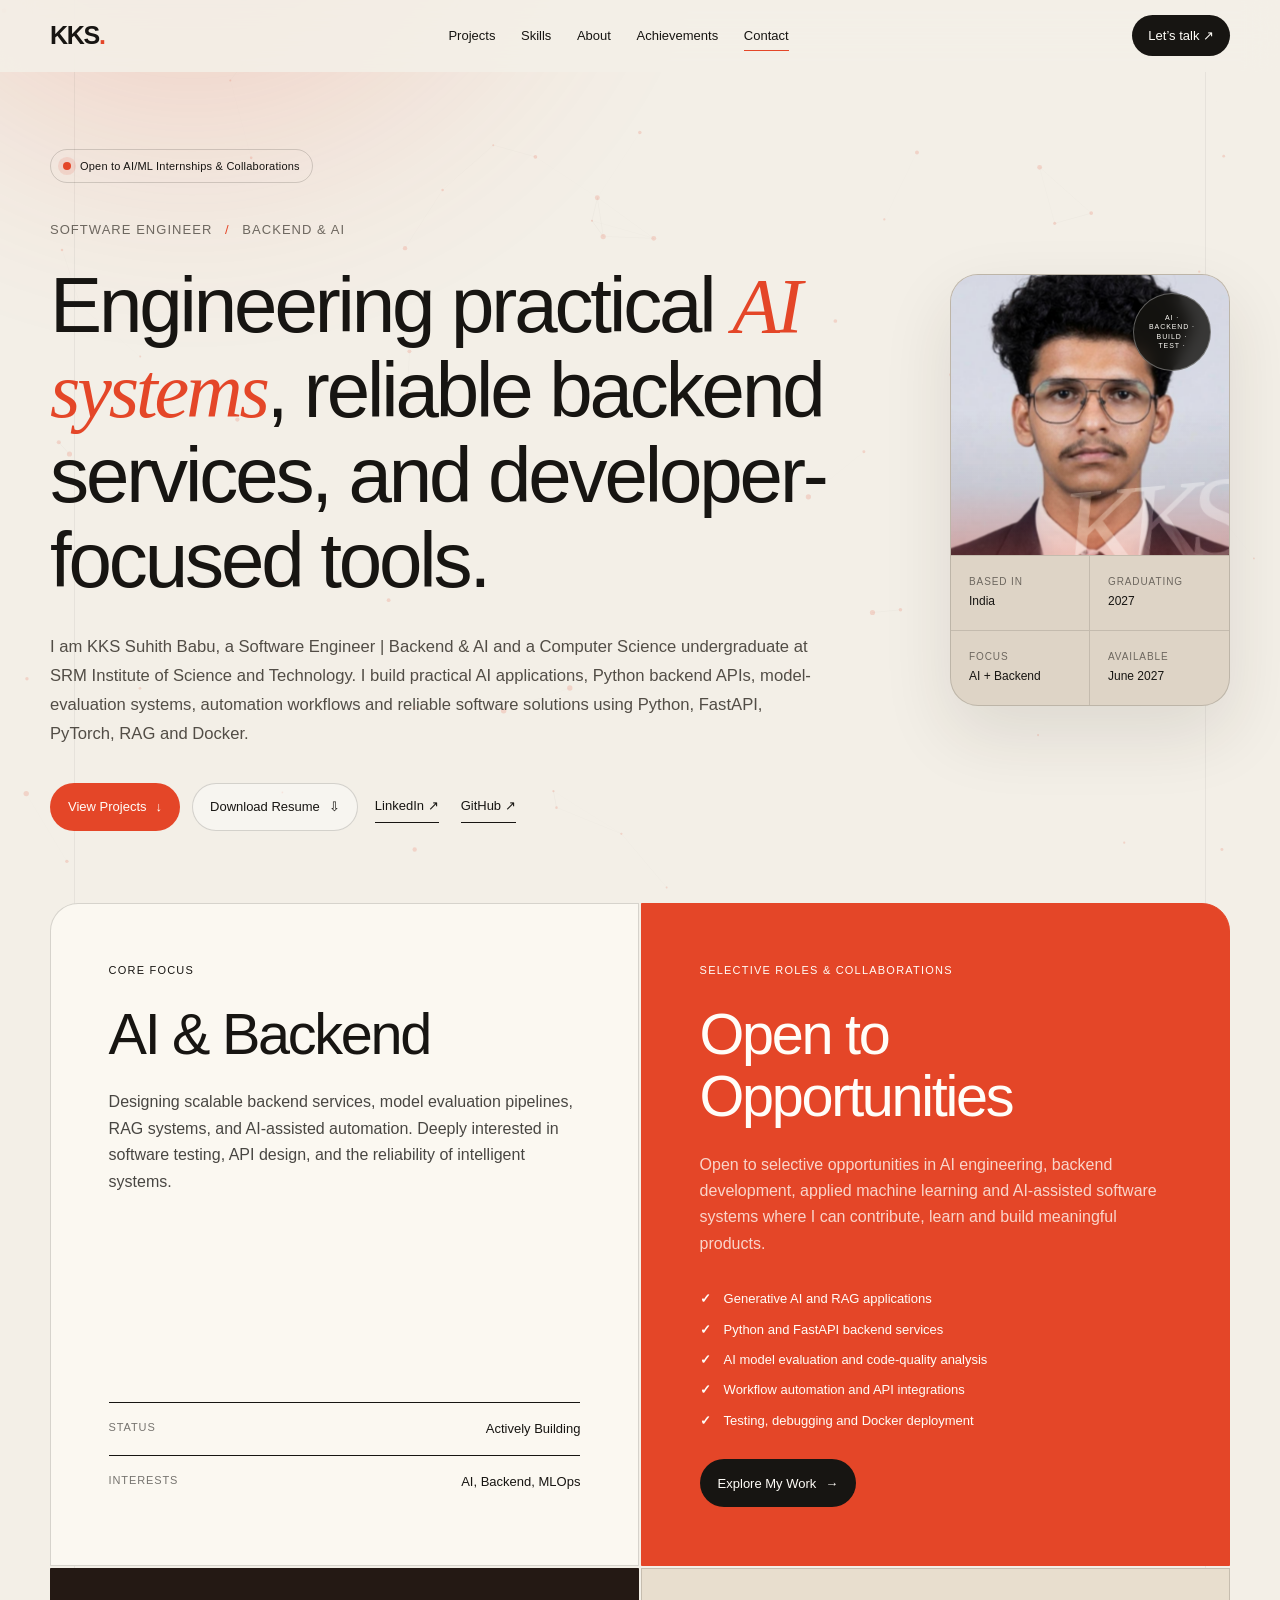
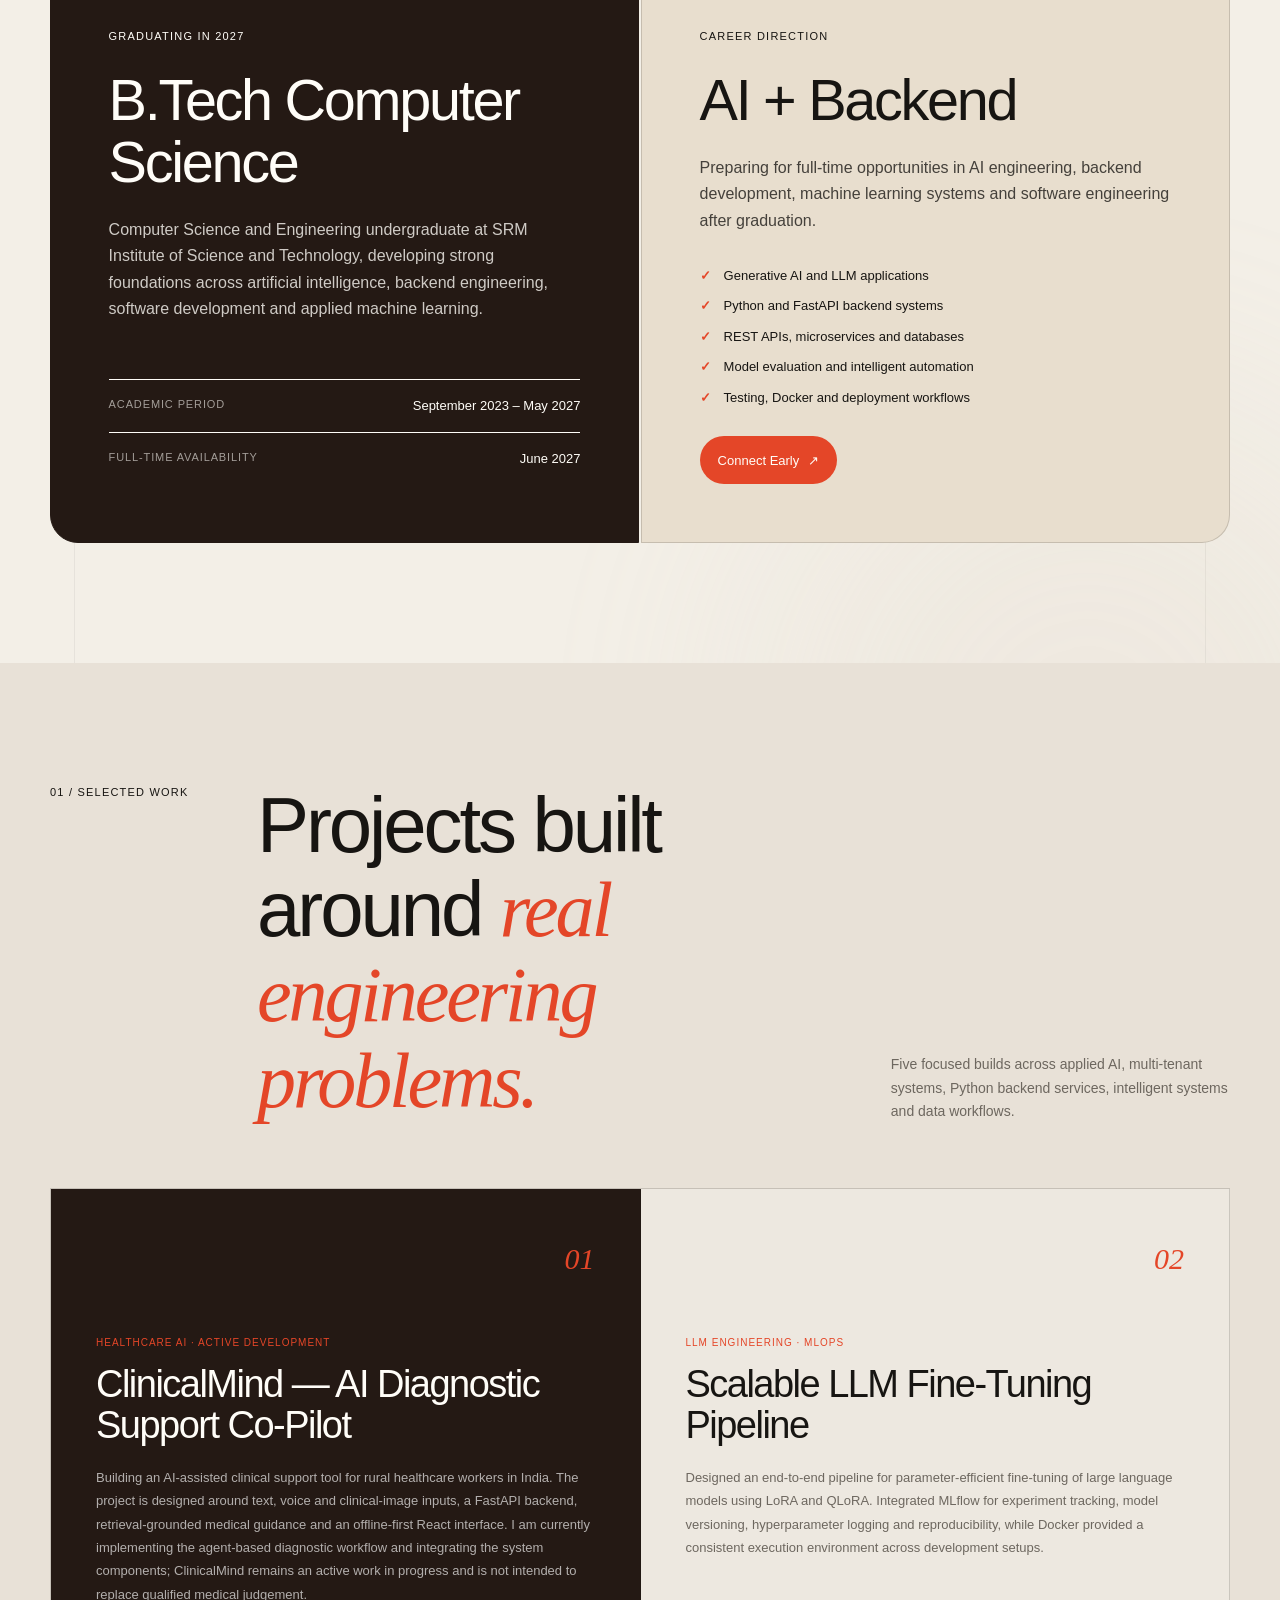
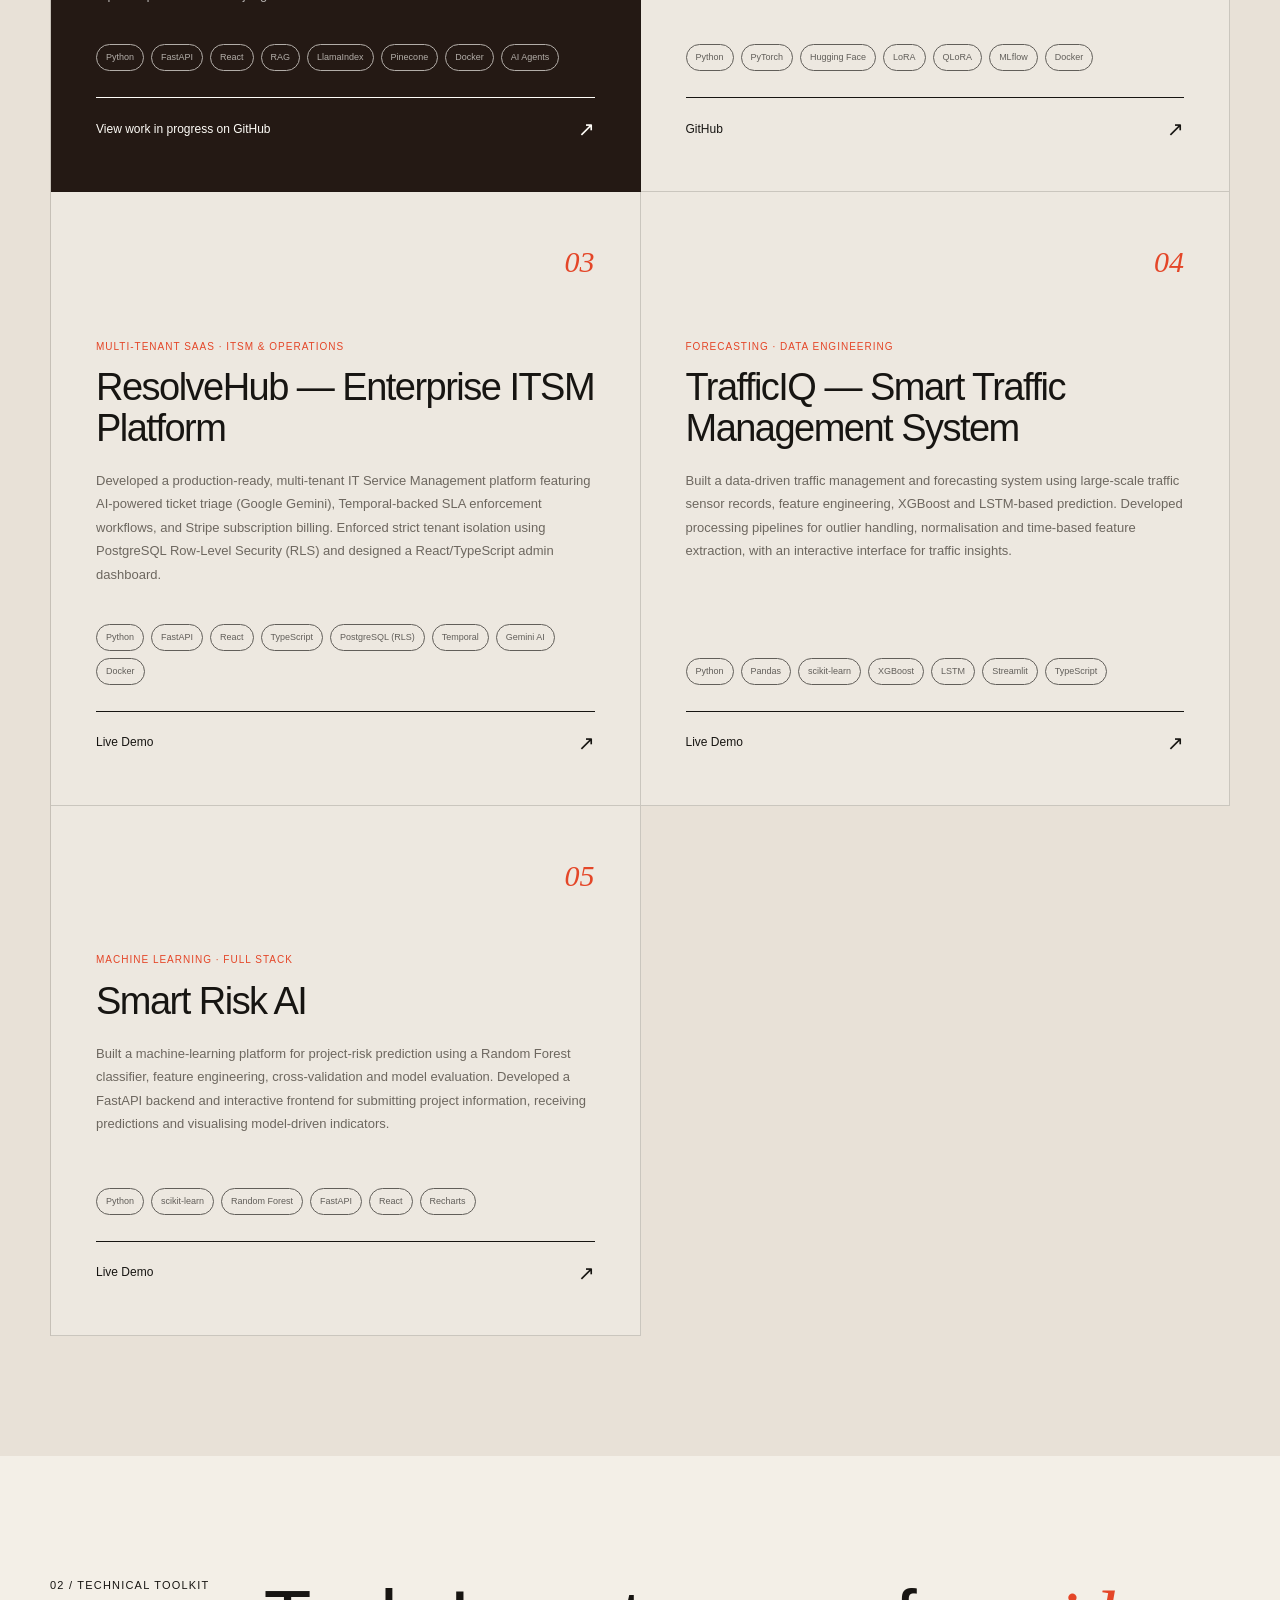
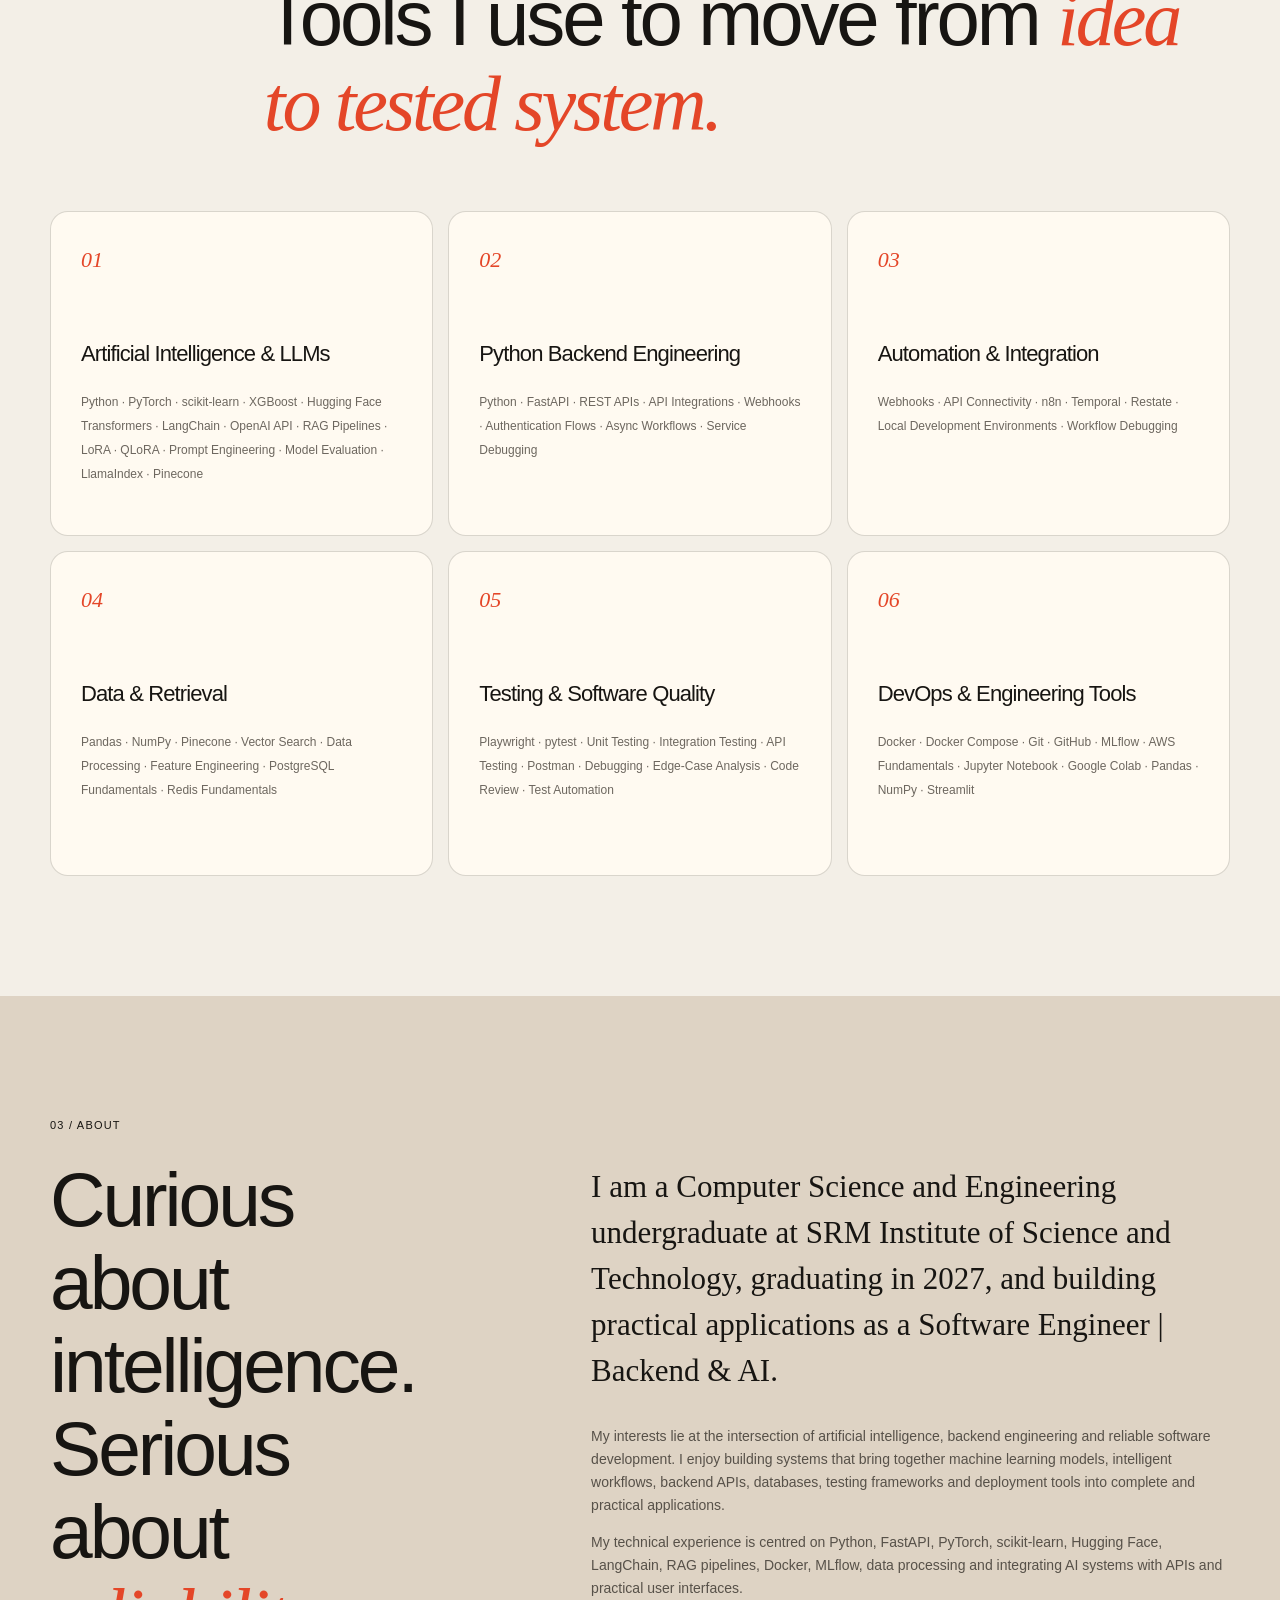
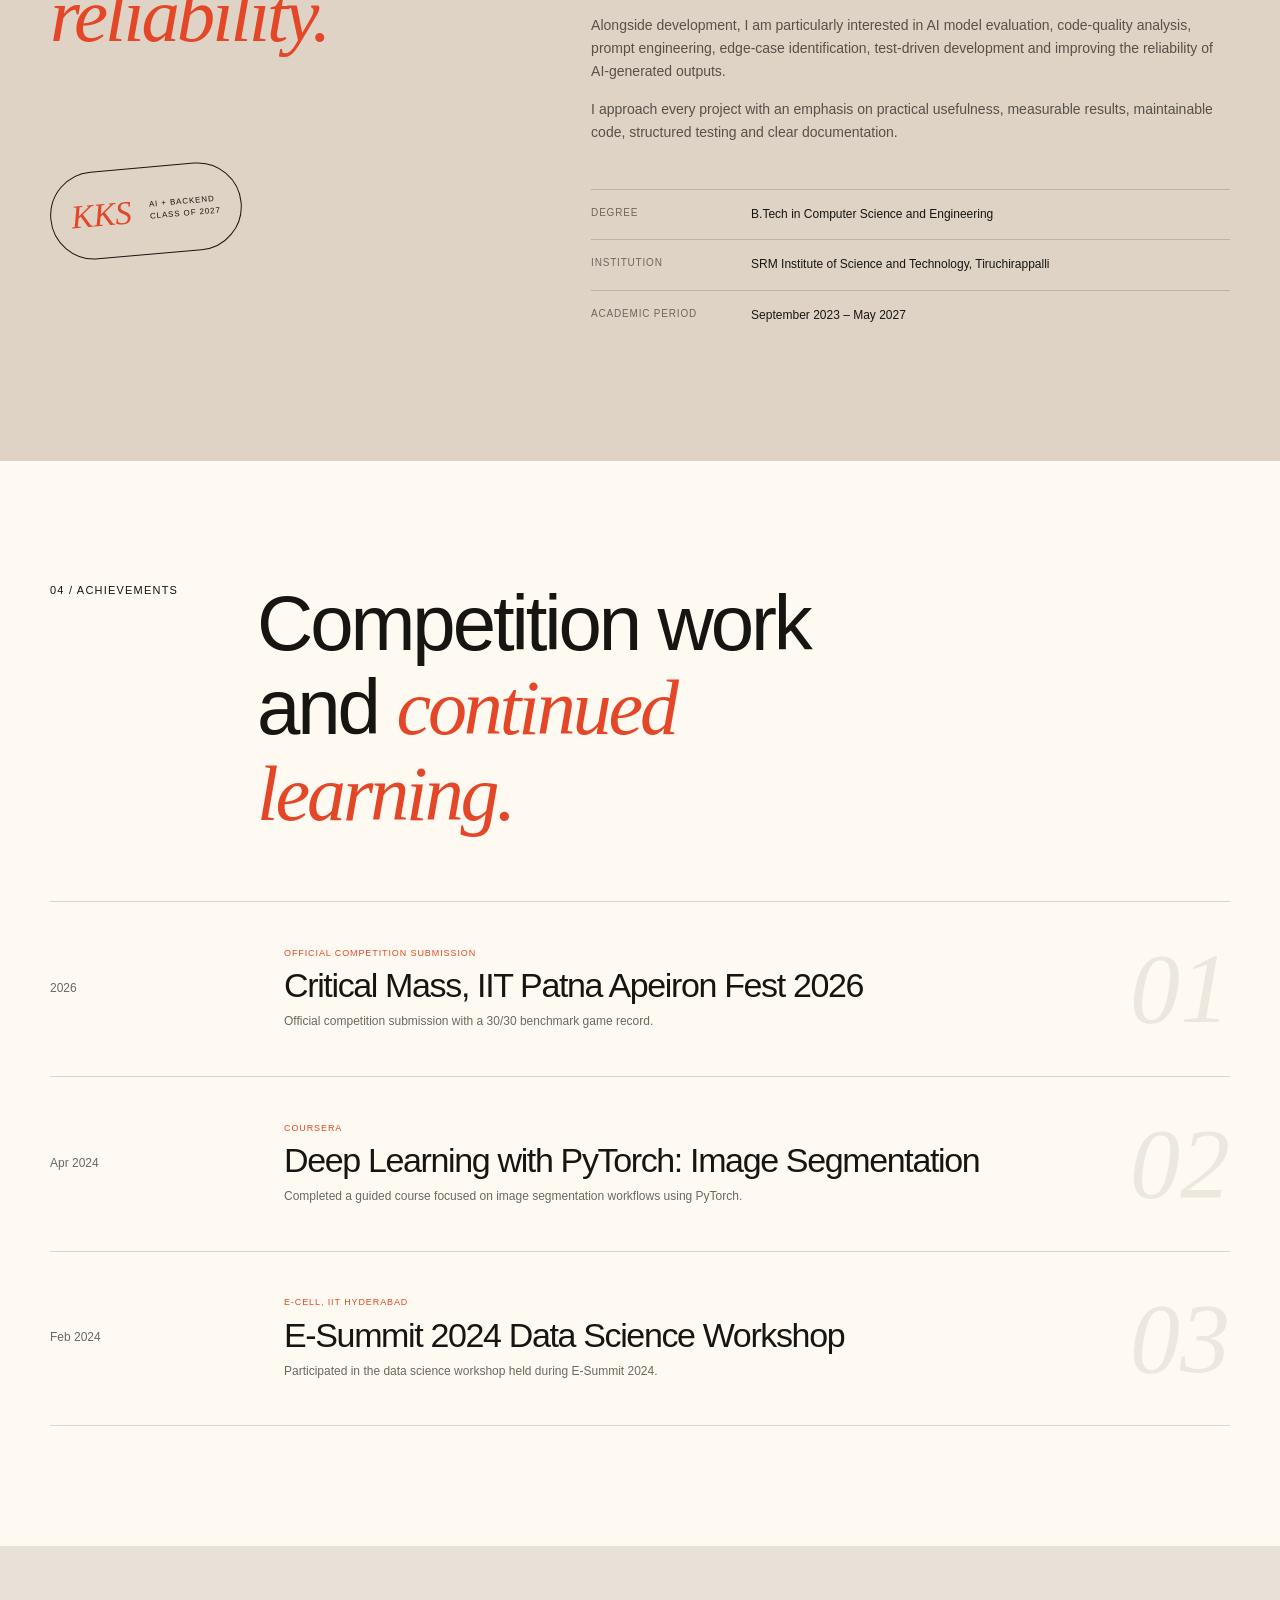
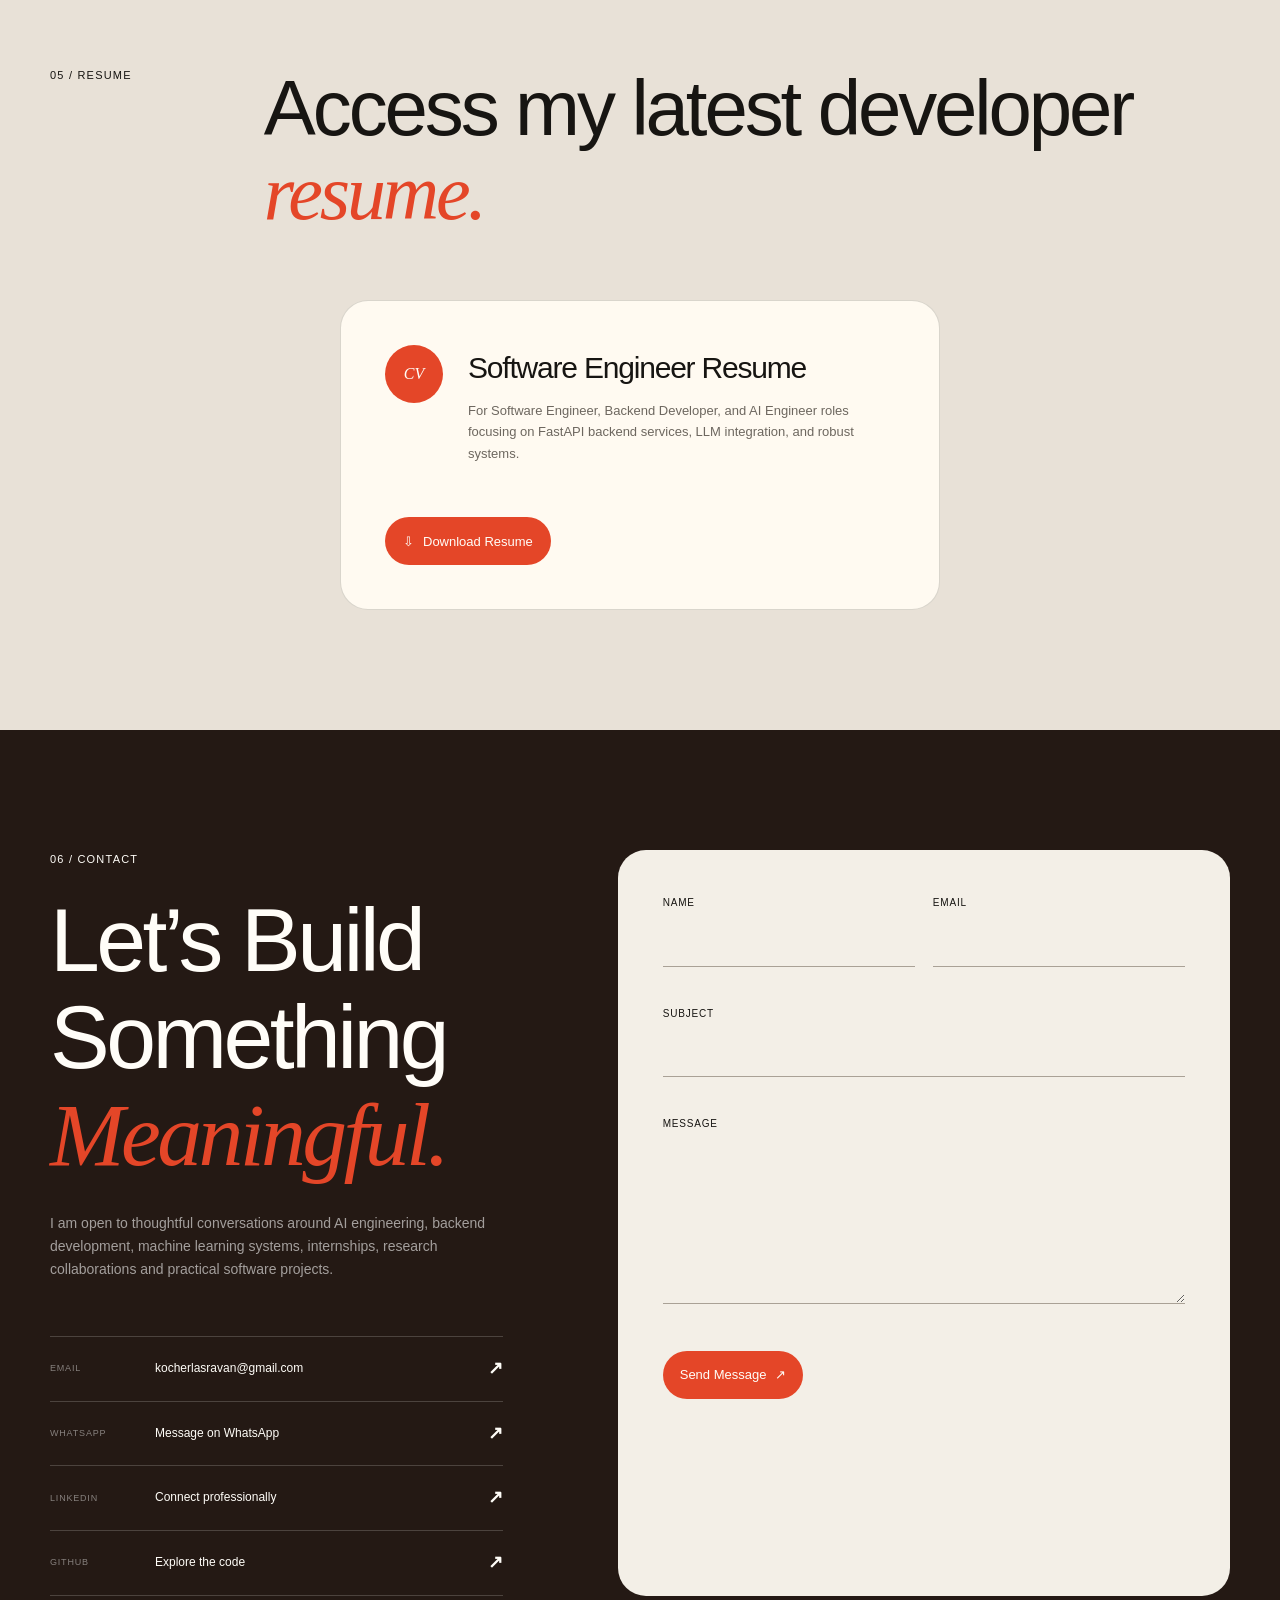
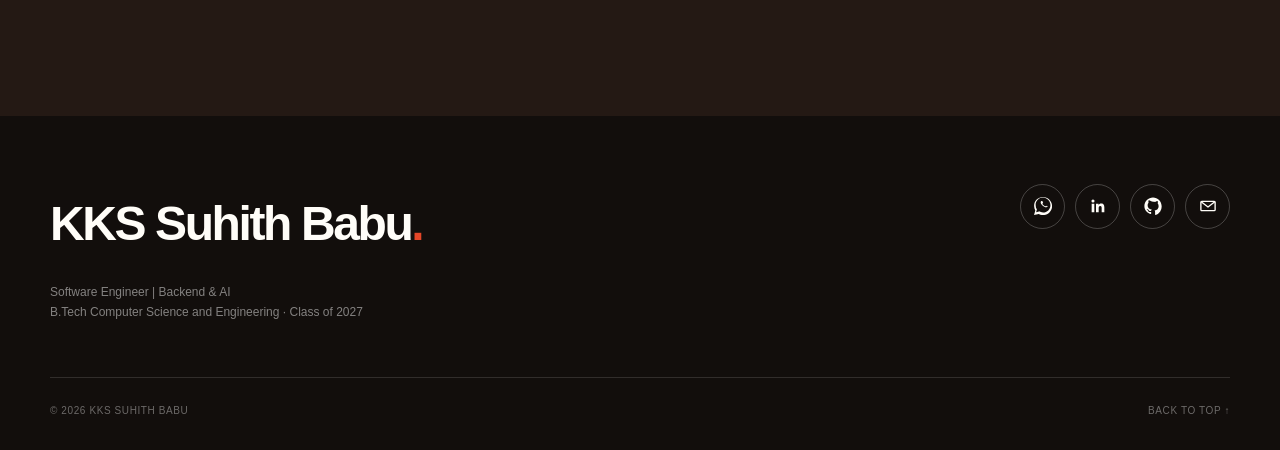
==== commit d7167e7b: "Vertically center both hero copy and photo card in the viewport, resolving top spacing" ====
--- a/index.html
+++ b/index.html
@@ -14,7 +14,7 @@
   <meta name="twitter:card" content="summary_large_image">
   <script>document.documentElement.className = 'js';</script>
   <link rel="stylesheet" href="fonts/fonts.css">
-  <link rel="stylesheet" href="style.css?v=1.4">
+  <link rel="stylesheet" href="style.css?v=1.5">
   <script src="script.js" defer></script>
 </head>
 <body id="top">
--- a/style.css
+++ b/style.css
@@ -59,7 +59,7 @@
 .nav-toggle { display: none; width: 44px; height: 44px; padding: 12px; background: transparent; border: 1px solid var(--line); border-radius: 50%; }
 .nav-toggle span:not(.sr-only) { display: block; width: 100%; height: 1.5px; margin: 5px 0; background: var(--ink); transition: transform .2s ease; }
 
-.hero { display: grid; grid-template-columns: minmax(0, 1.55fr) minmax(290px, .45fr); gap: 54px; align-items: start; min-height: auto; padding-block: clamp(32px, 5vw, 60px) 72px; }
+.hero { display: grid; grid-template-columns: minmax(0, 1.55fr) minmax(290px, .45fr); gap: 54px; align-items: center; min-height: calc(100vh - 96px); padding-block: clamp(40px, 6vw, 80px) 72px; }
 .status-pill { display: inline-flex; align-items: center; gap: 9px; margin-bottom: 36px; padding: 7px 12px; border: 1px solid var(--line); border-radius: 999px; font-size: 11px; font-weight: 500; letter-spacing: .02em; }
 .status-pill span { width: 8px; height: 8px; background: var(--red); border-radius: 50%; box-shadow: 0 0 0 5px rgba(228, 70, 40, .12); }
 .hero-kicker { margin-bottom: 22px; color: var(--muted); font-size: 13px; font-weight: 500; text-transform: uppercase; letter-spacing: .08em; }
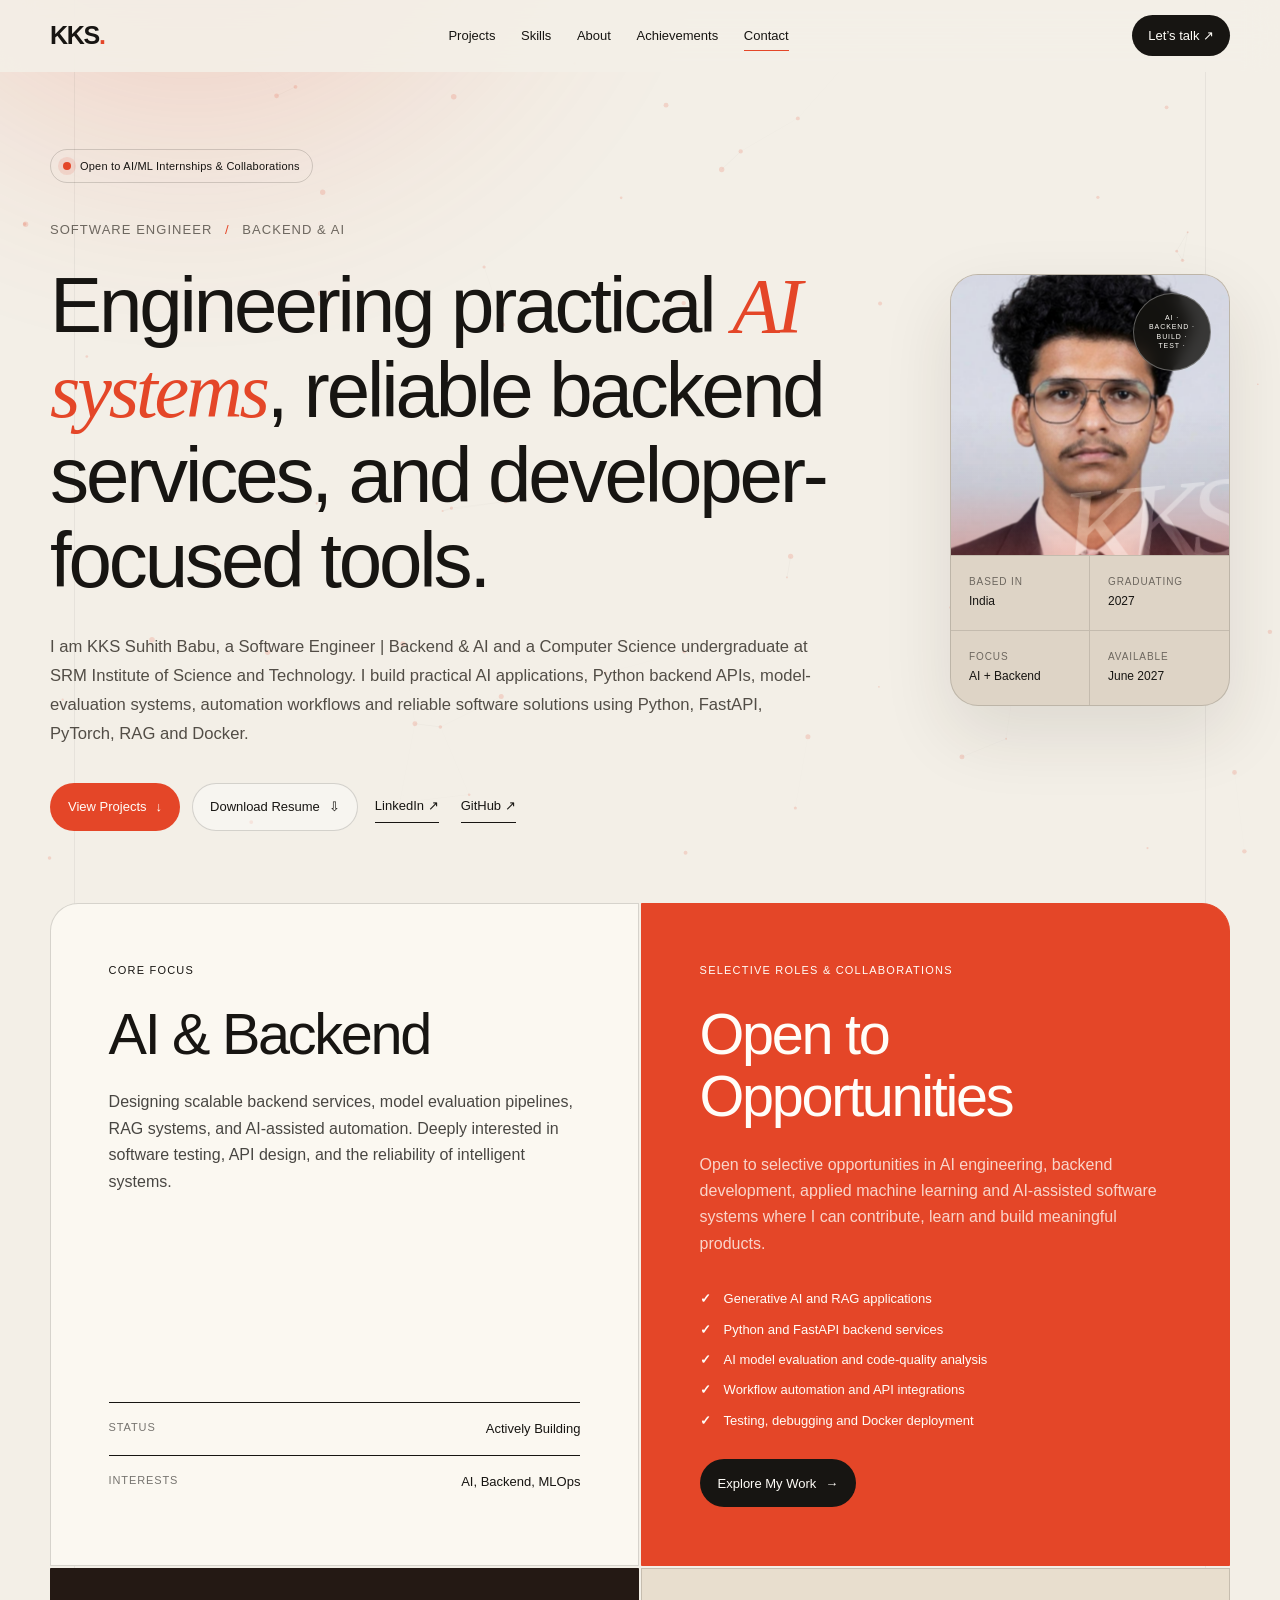
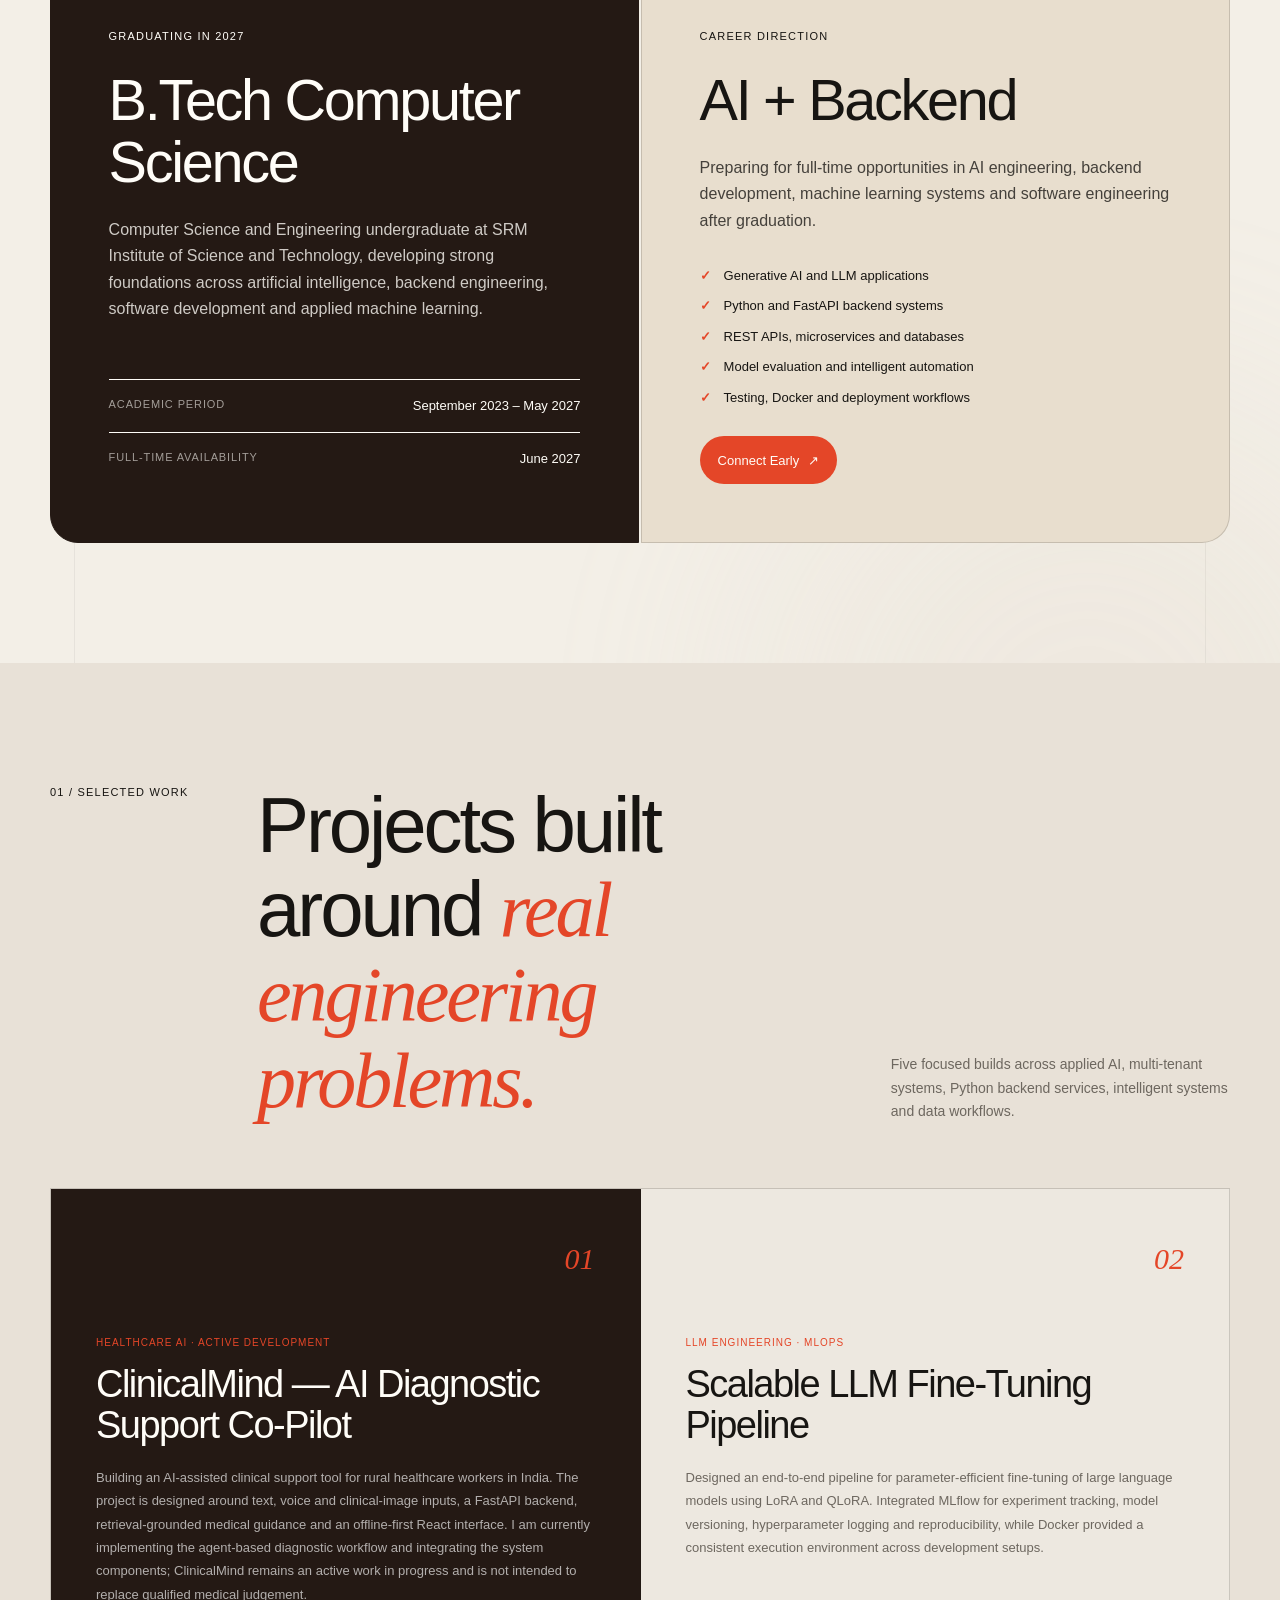
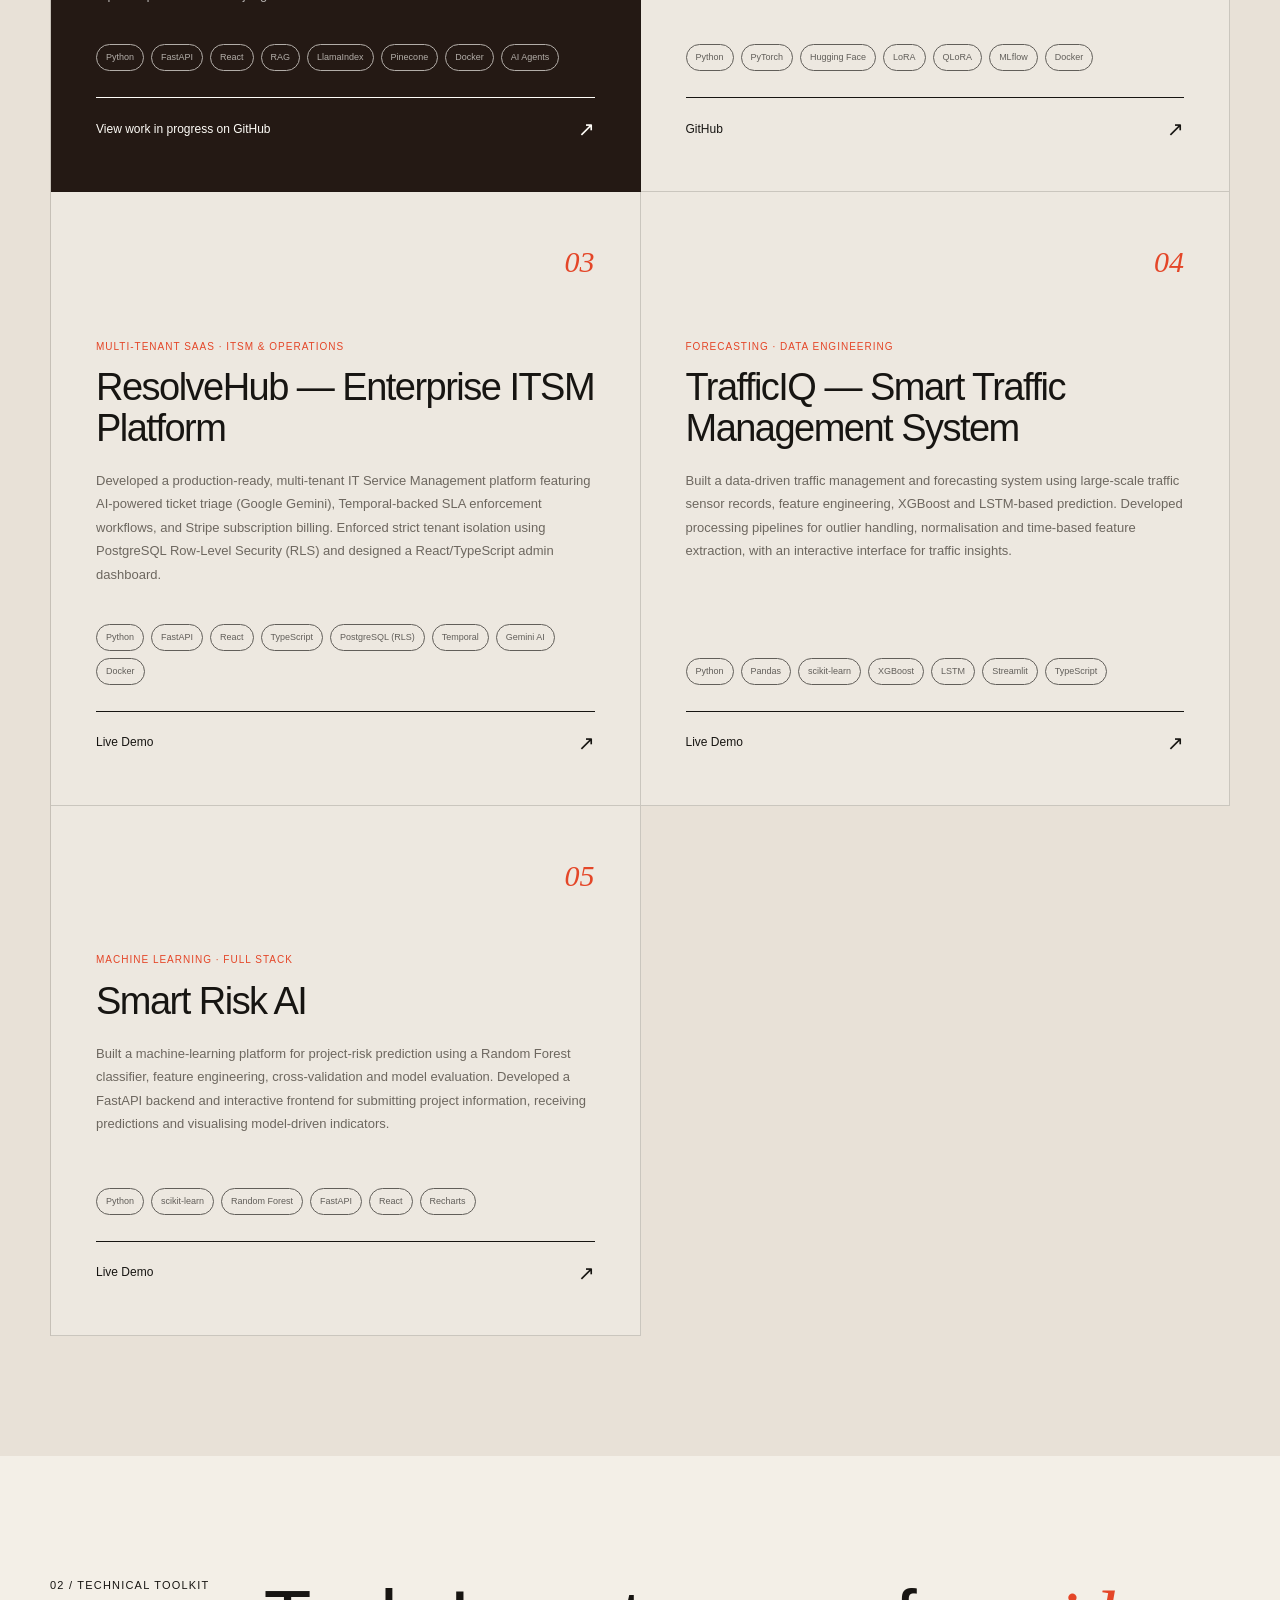
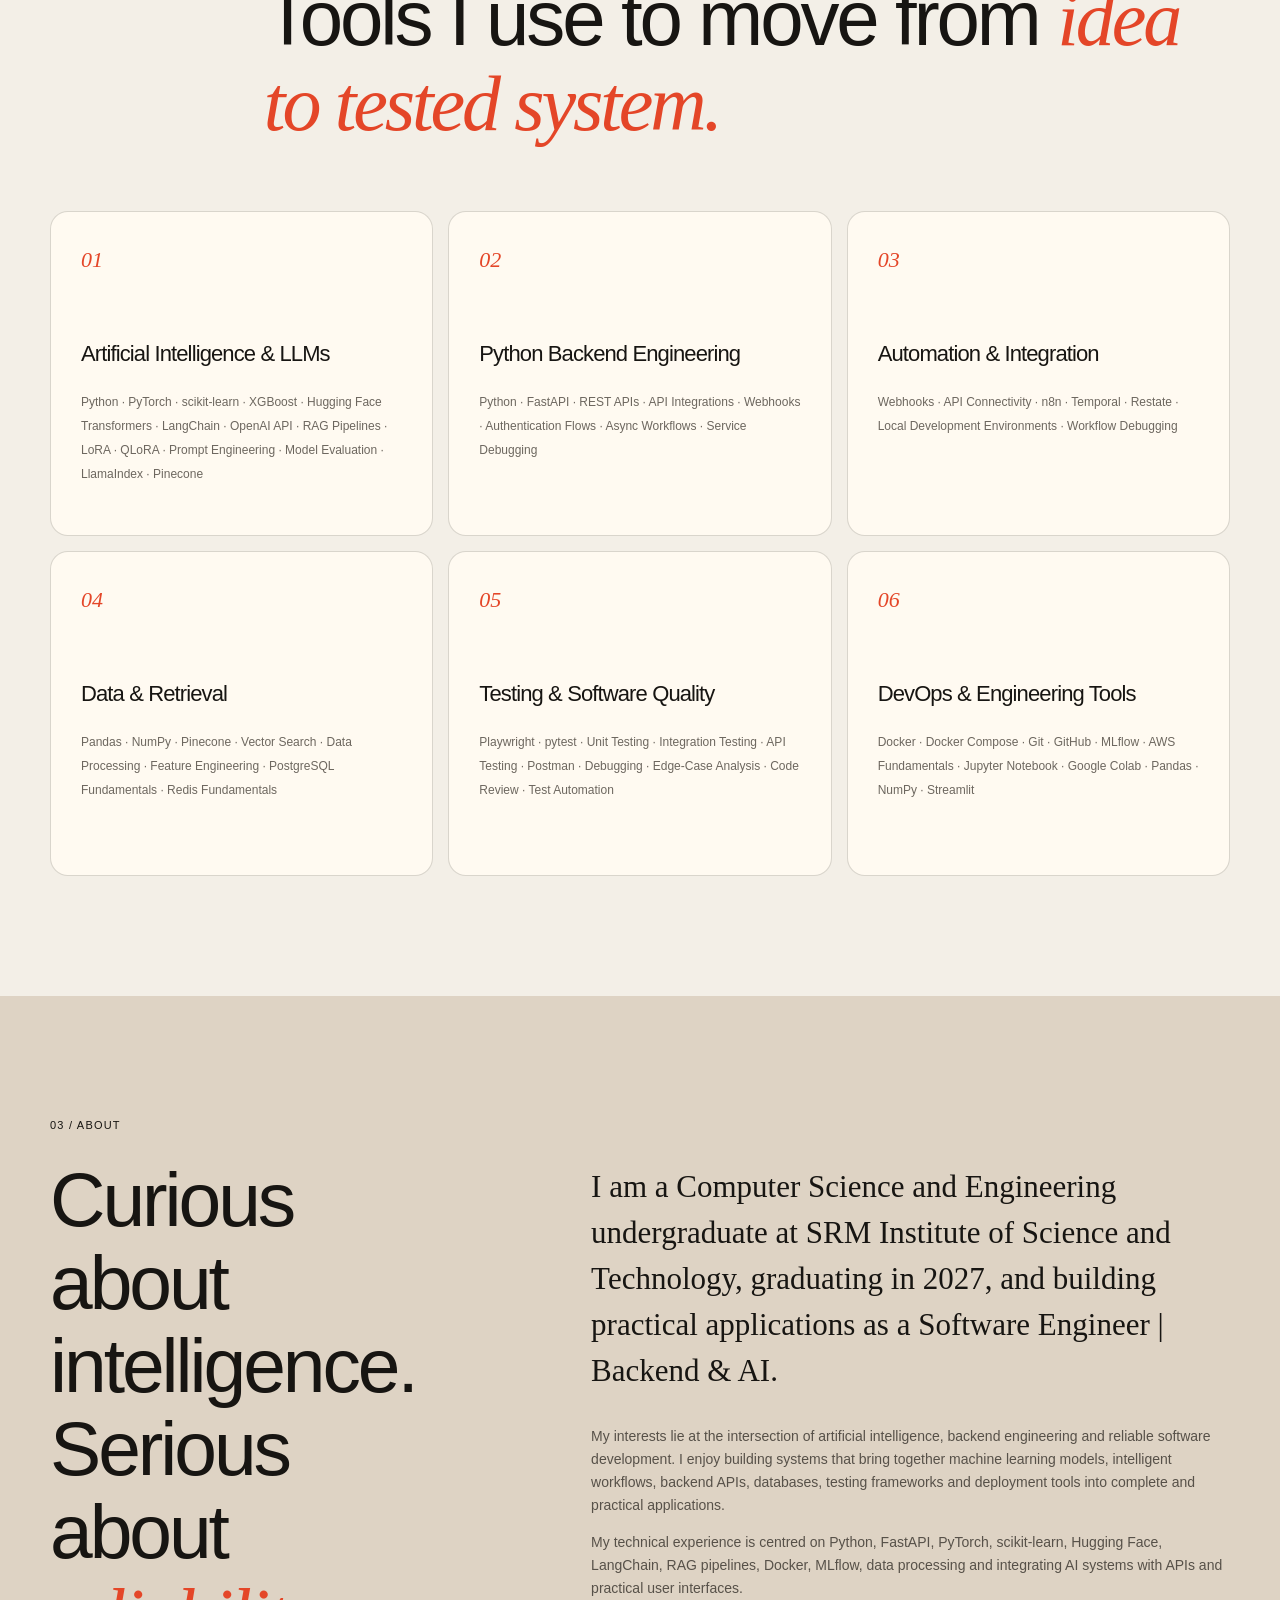
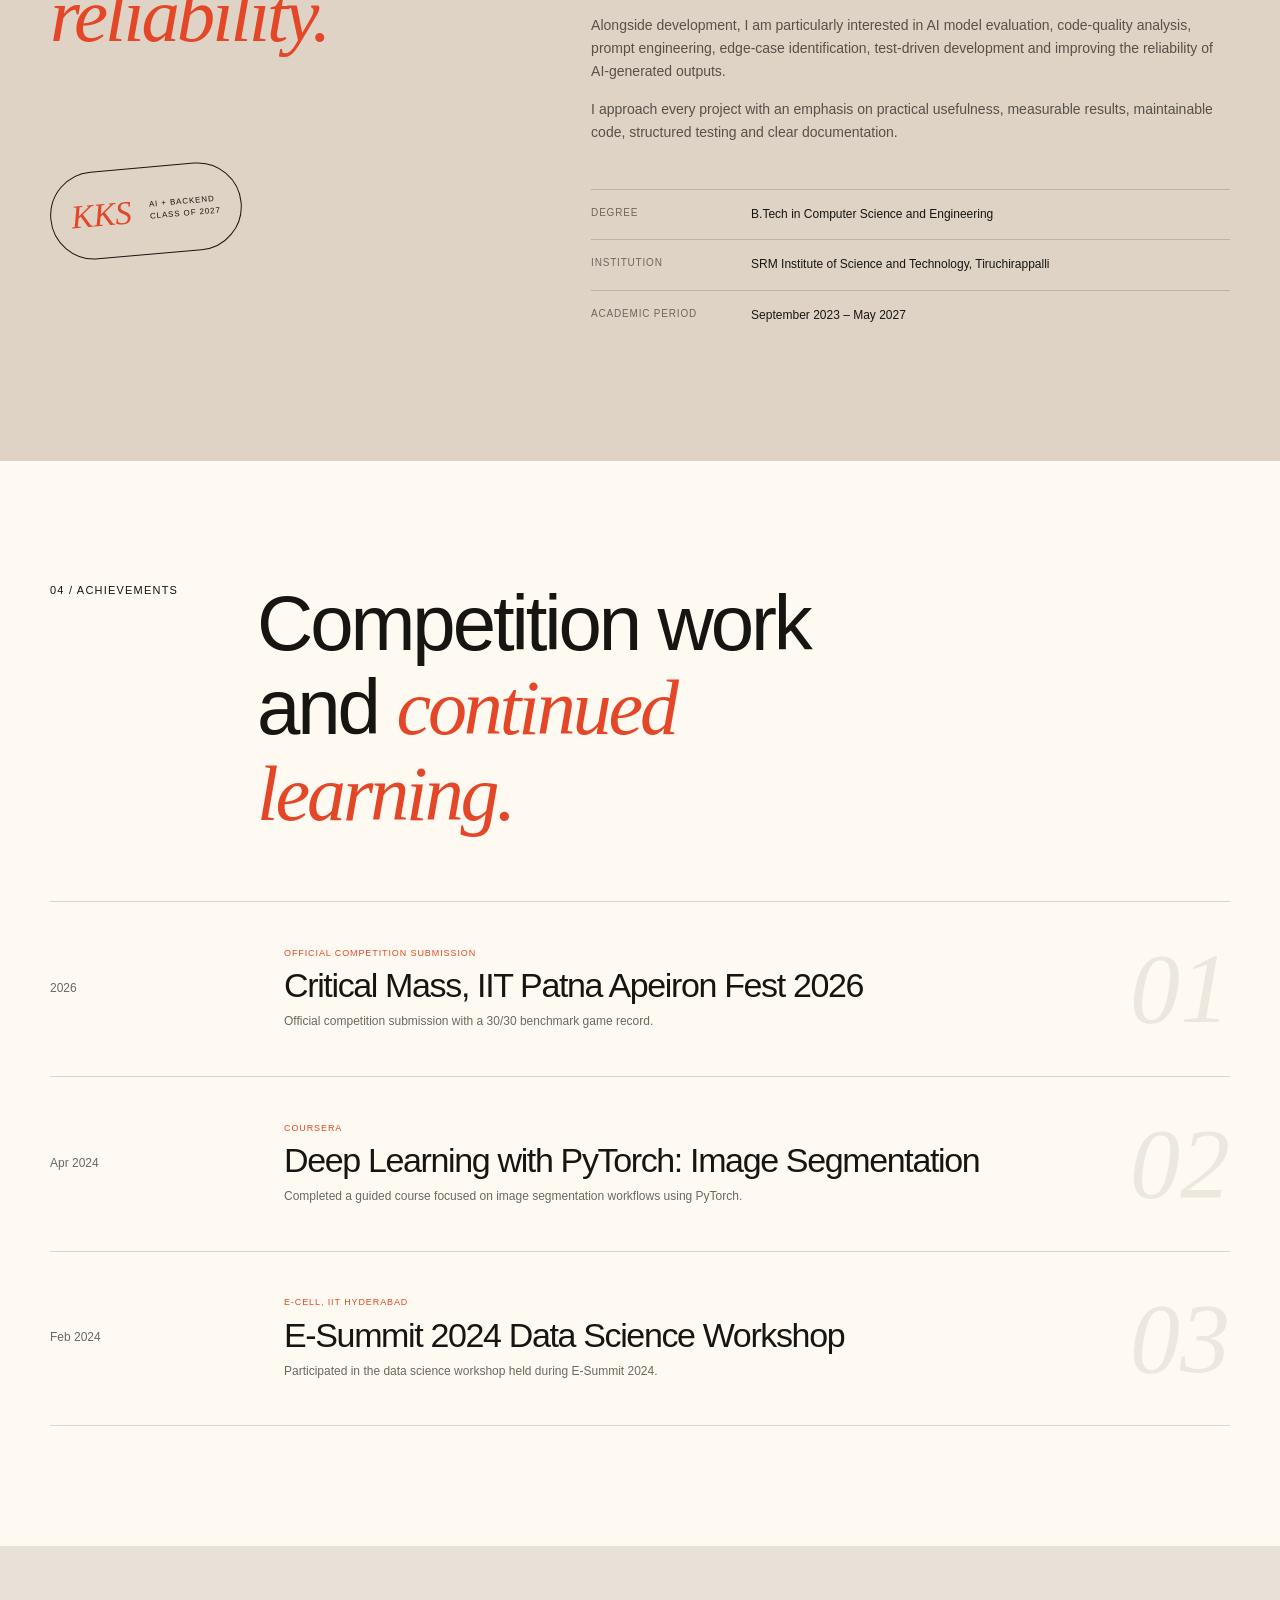
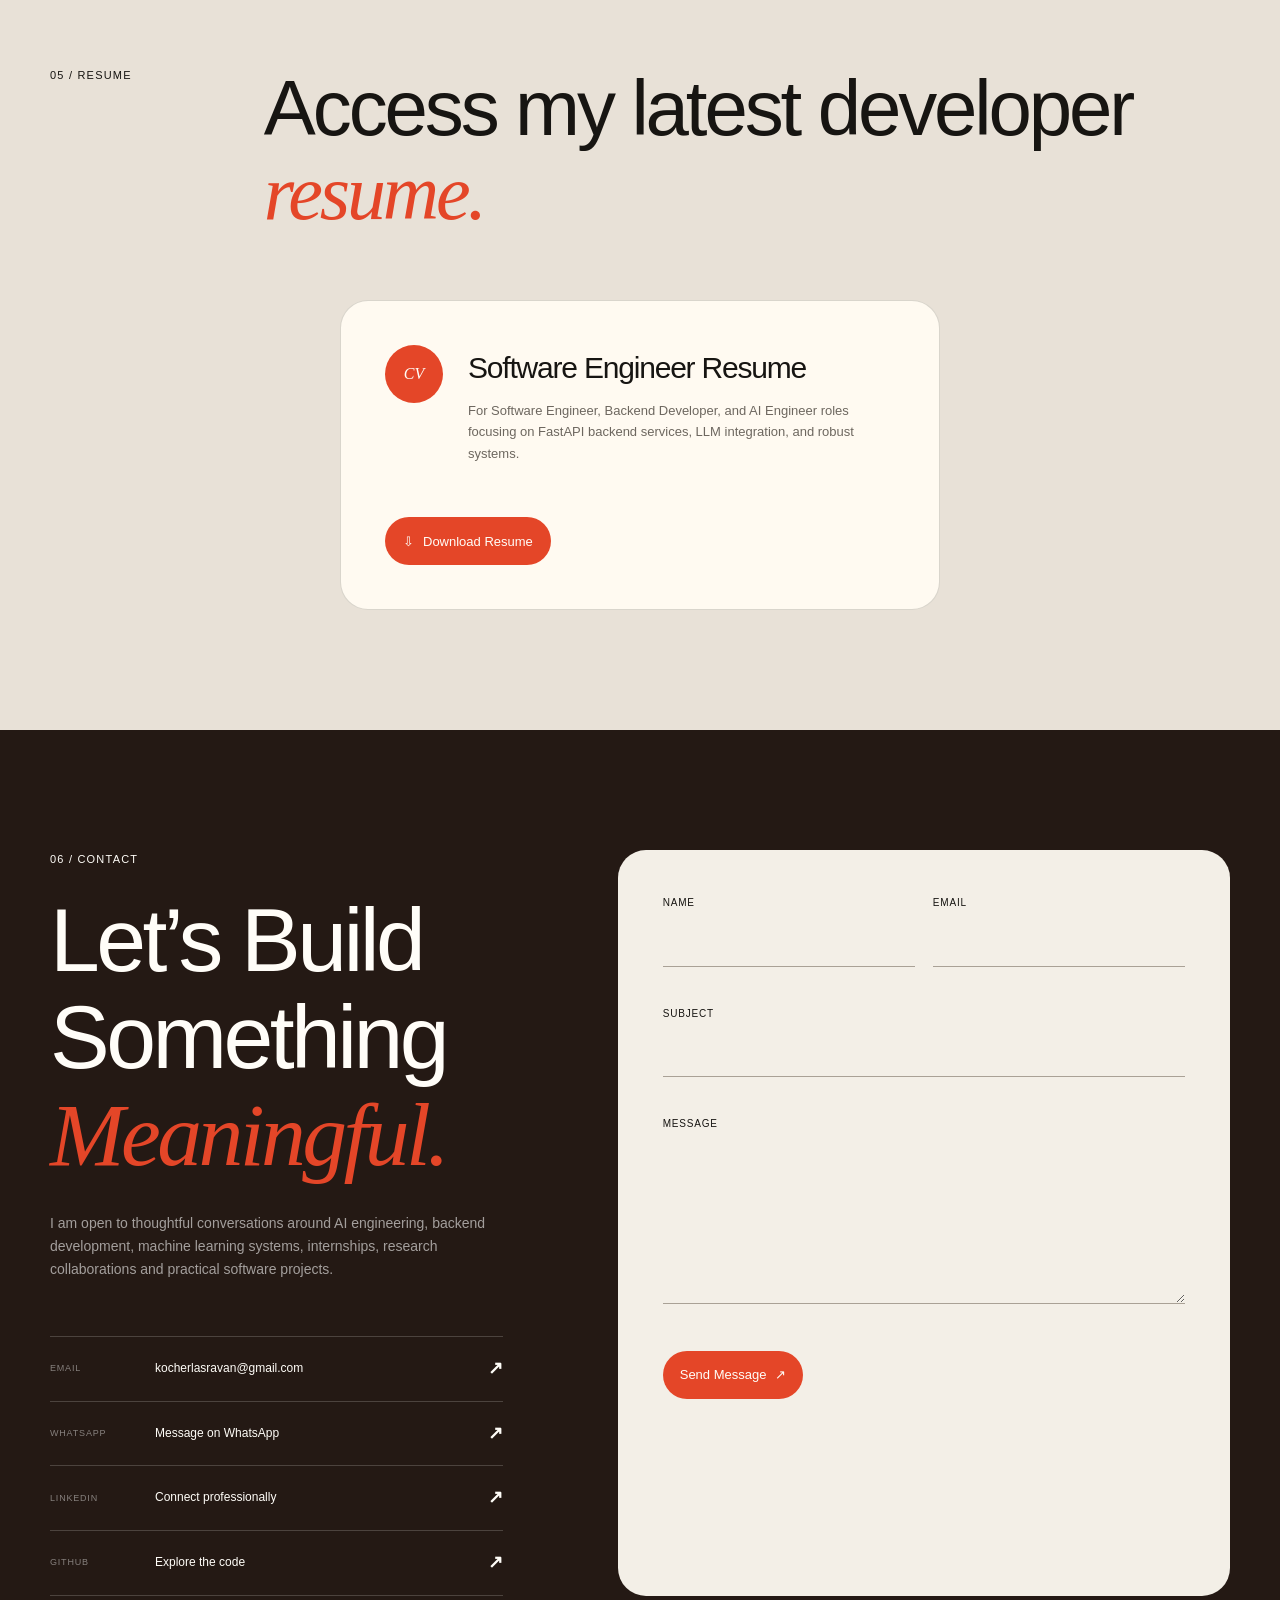
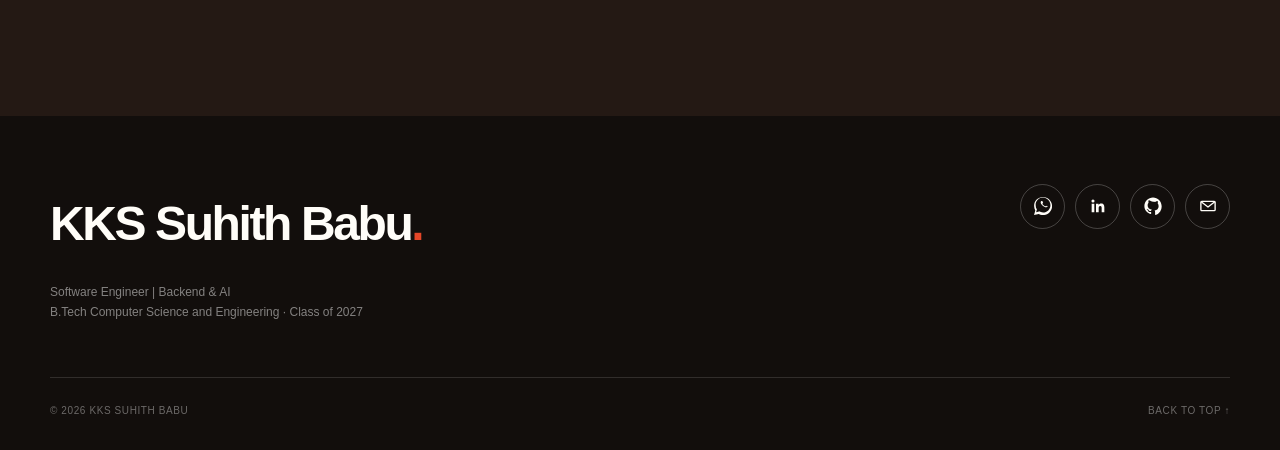
==== commit 444f61ae: "Update Let's talk CTA button to link directly to LinkedIn" ====
--- a/index.html
+++ b/index.html
@@ -55,7 +55,7 @@
         <a href="#achievements">Achievements</a>
         <a href="#contact">Contact</a>
       </div>
-      <a class="nav-cta" href="mailto:kocherlasravan@gmail.com">Let’s talk <span aria-hidden="true">↗</span></a>
+      <a class="nav-cta" href="https://www.linkedin.com/in/kocherlakoteswarasuhithsravanbabu/" target="_blank" rel="noopener noreferrer">Let’s talk <span aria-hidden="true">↗</span></a>
     </nav>
   </header>
 
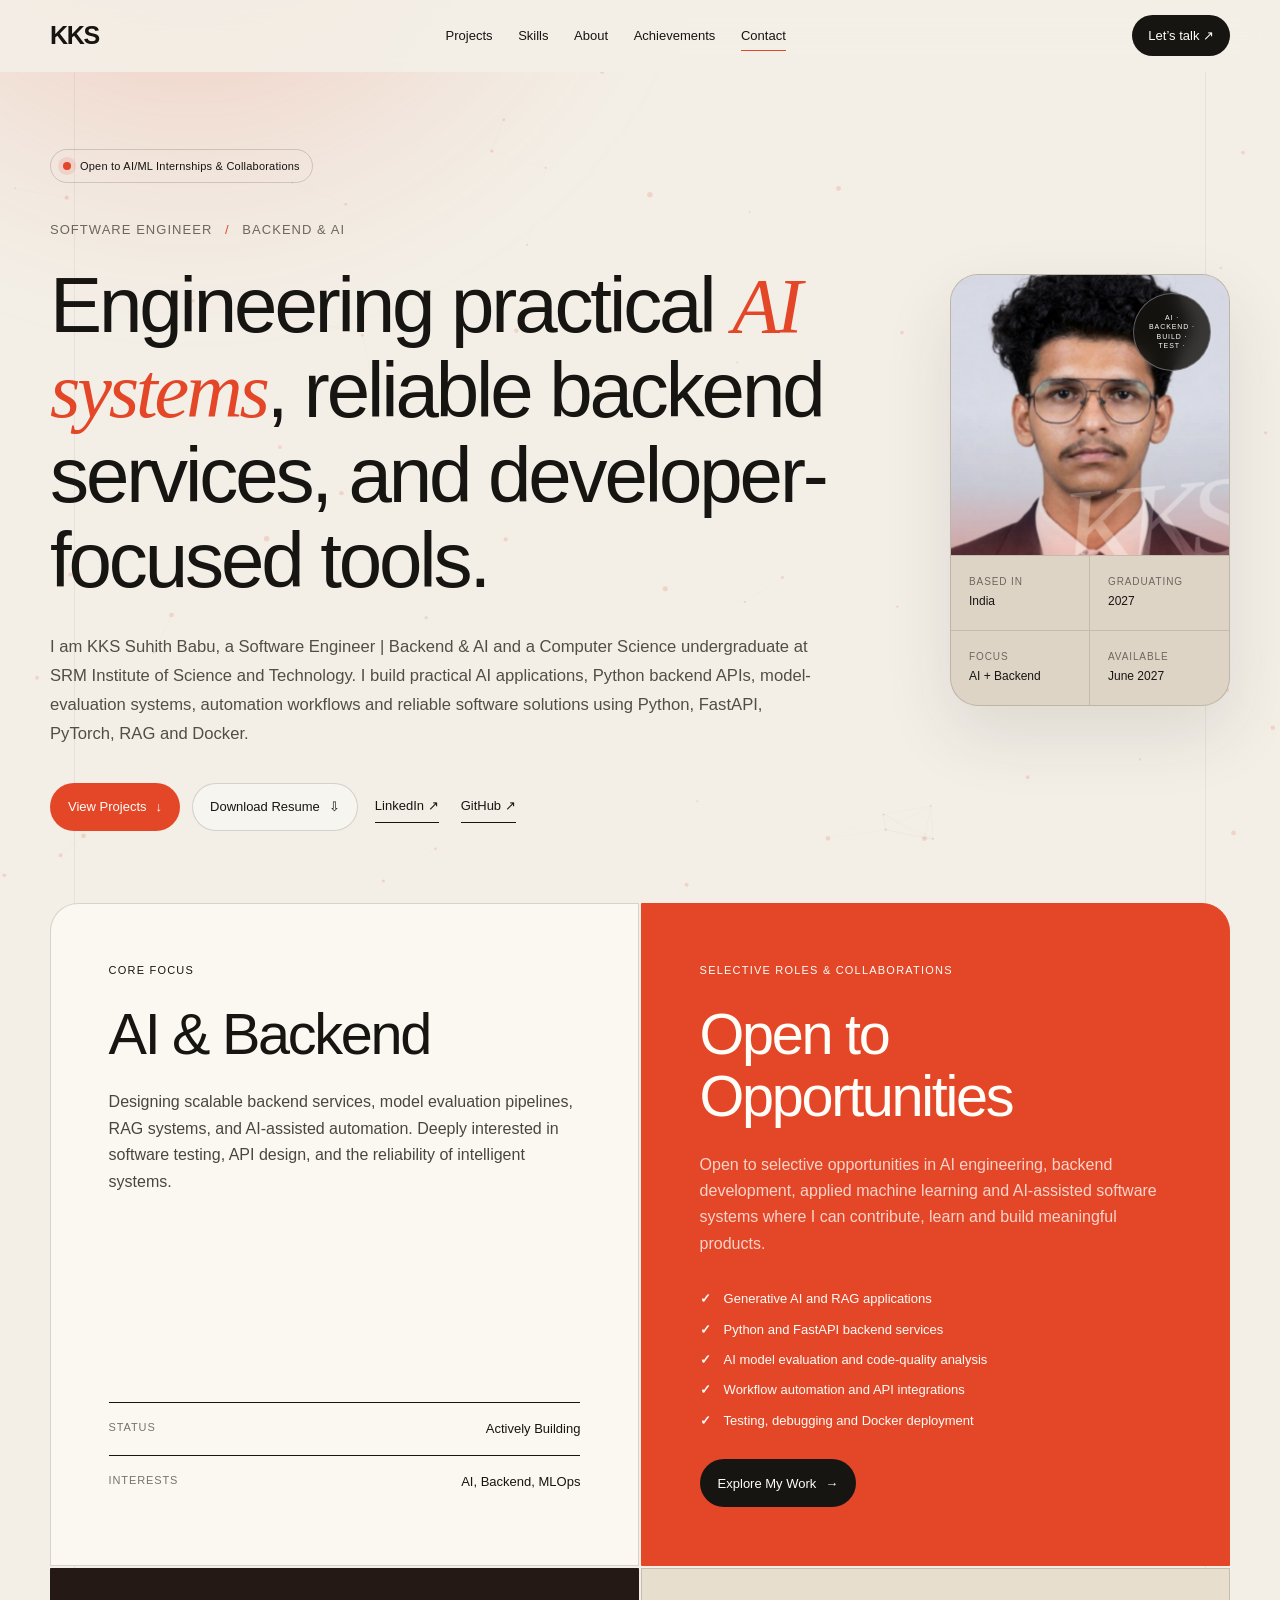
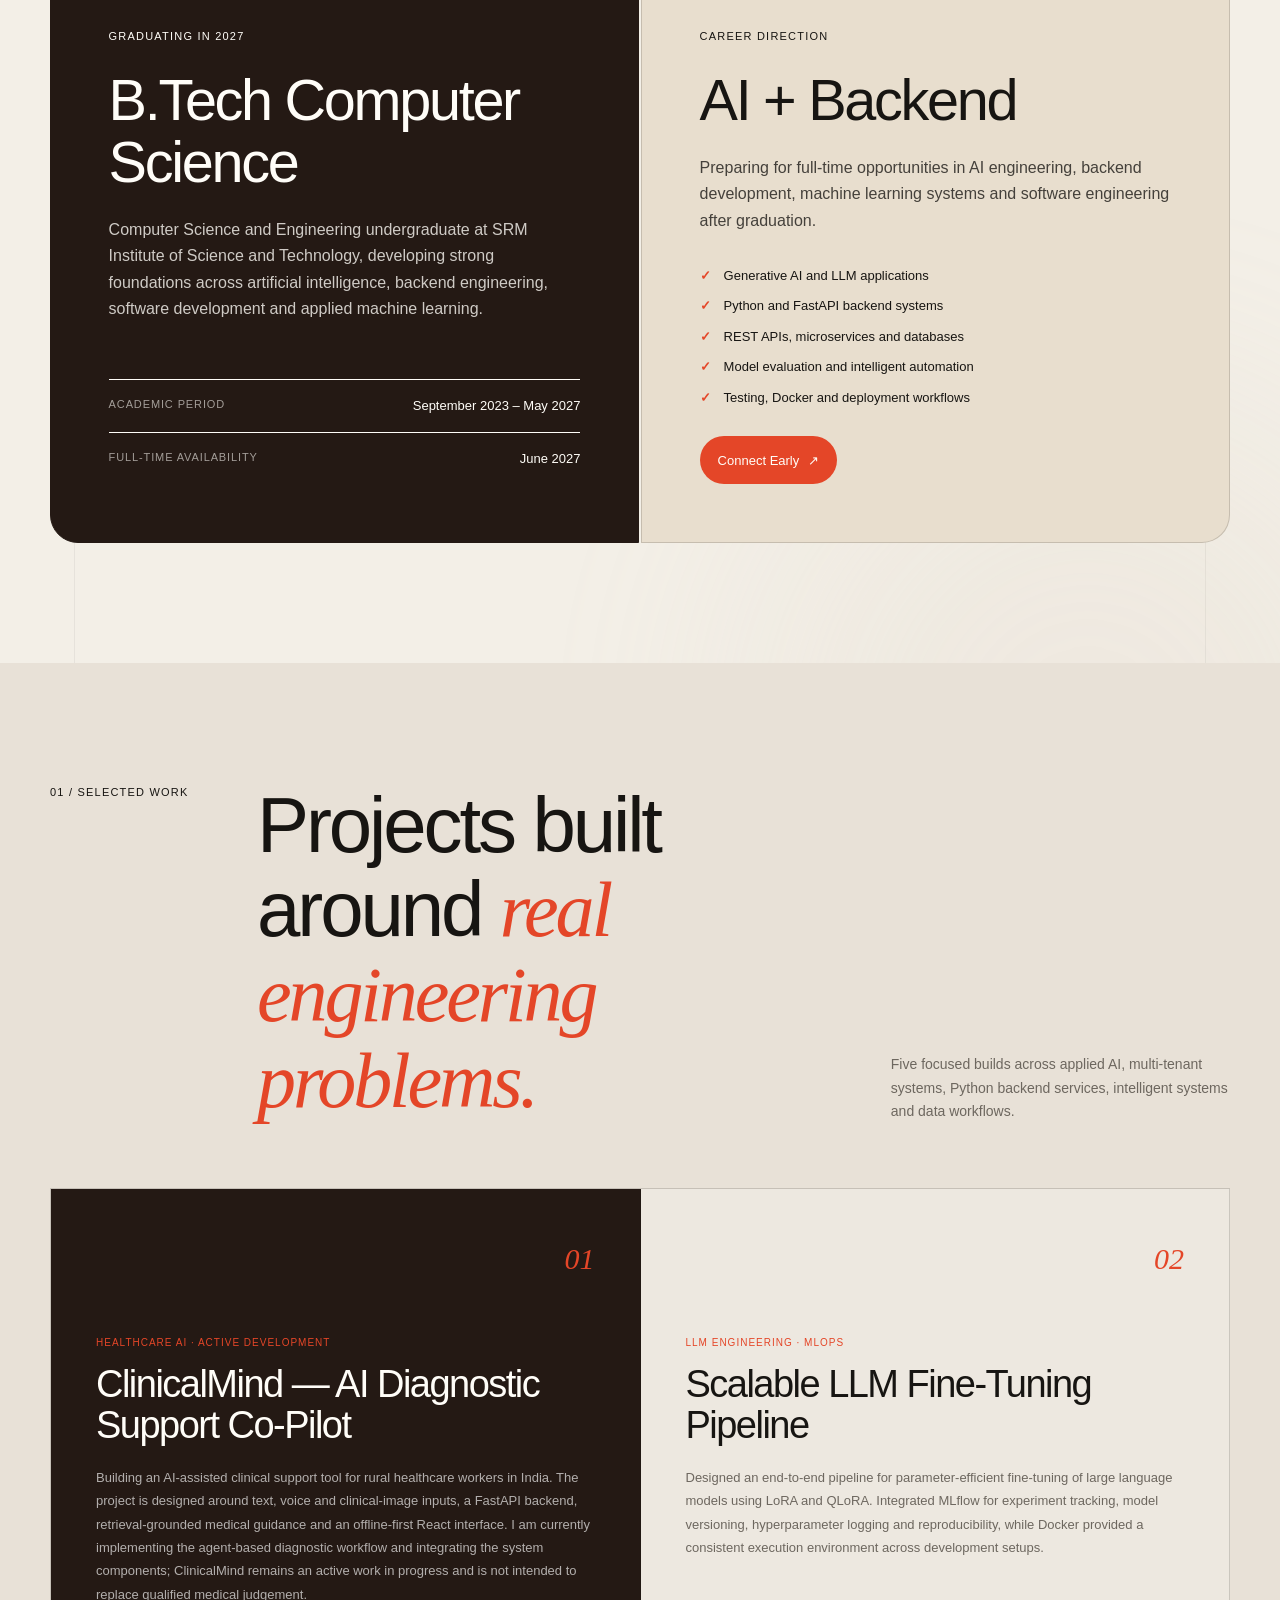
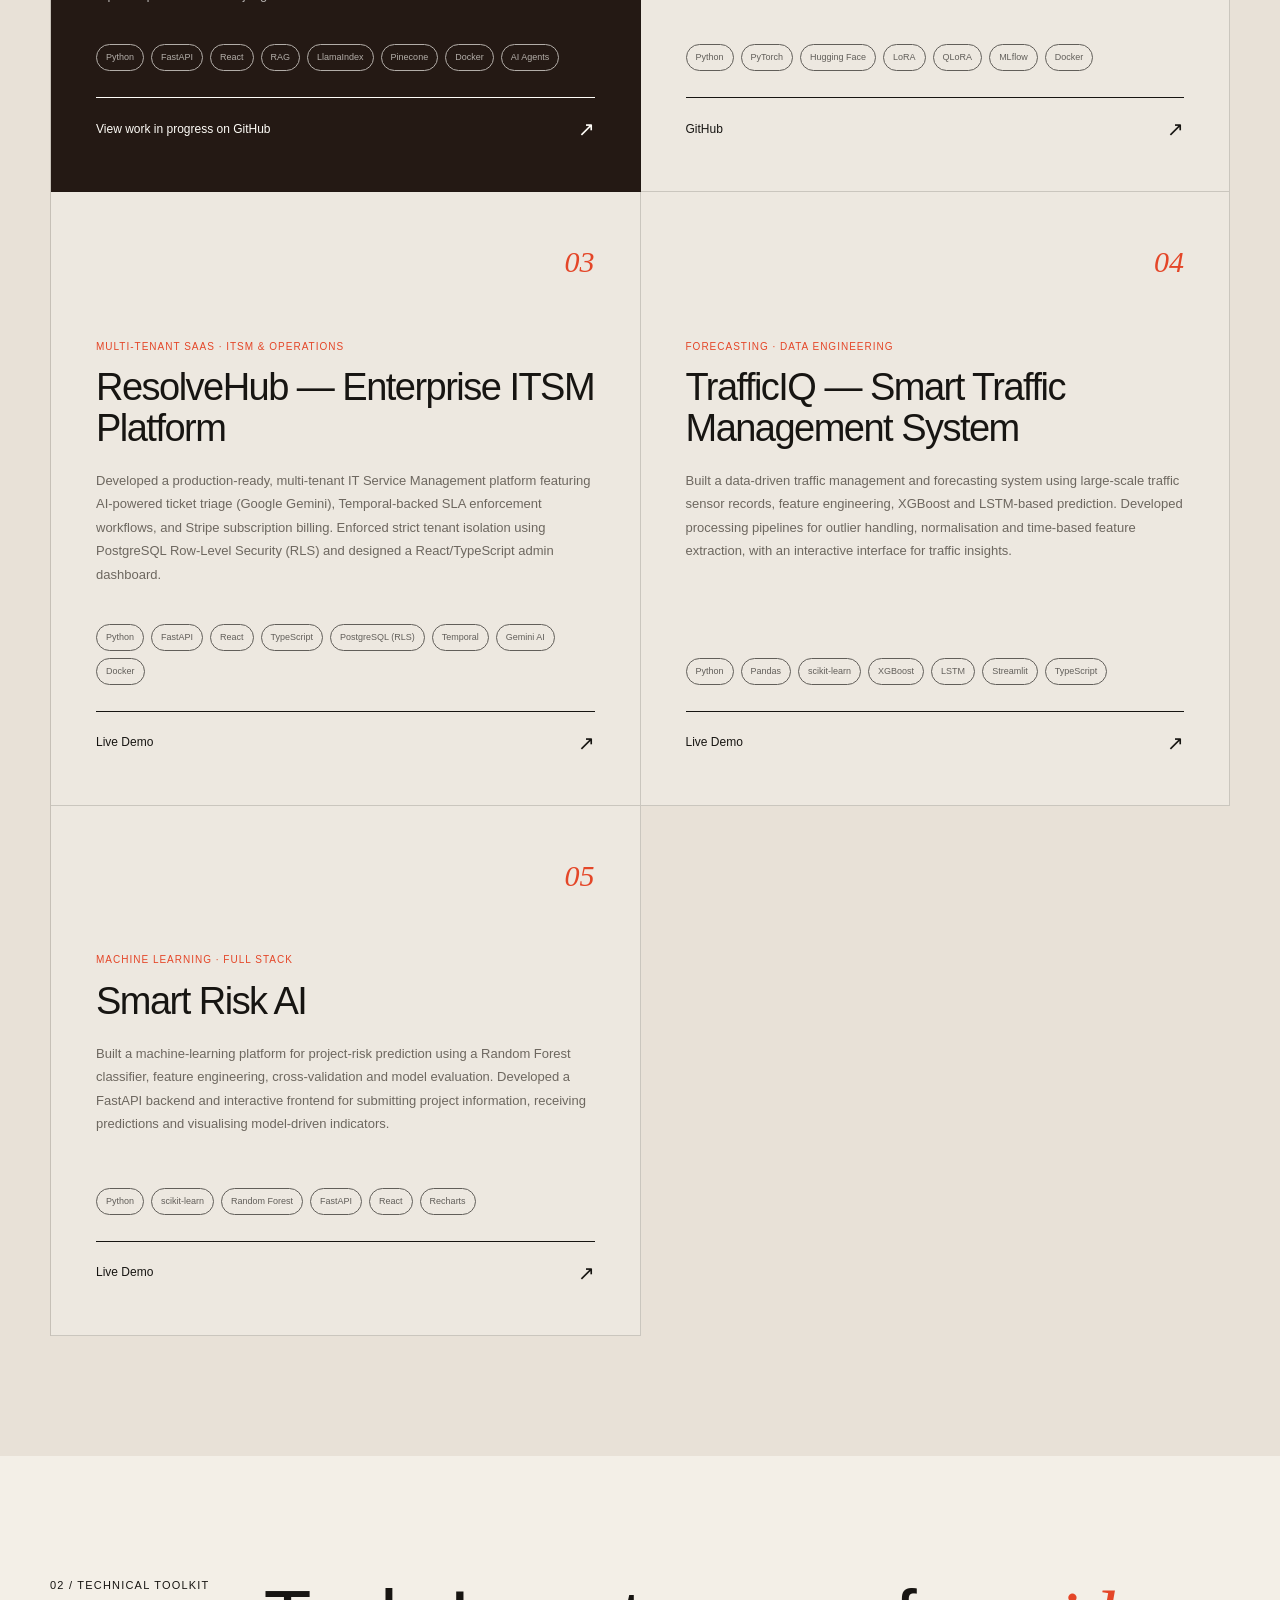
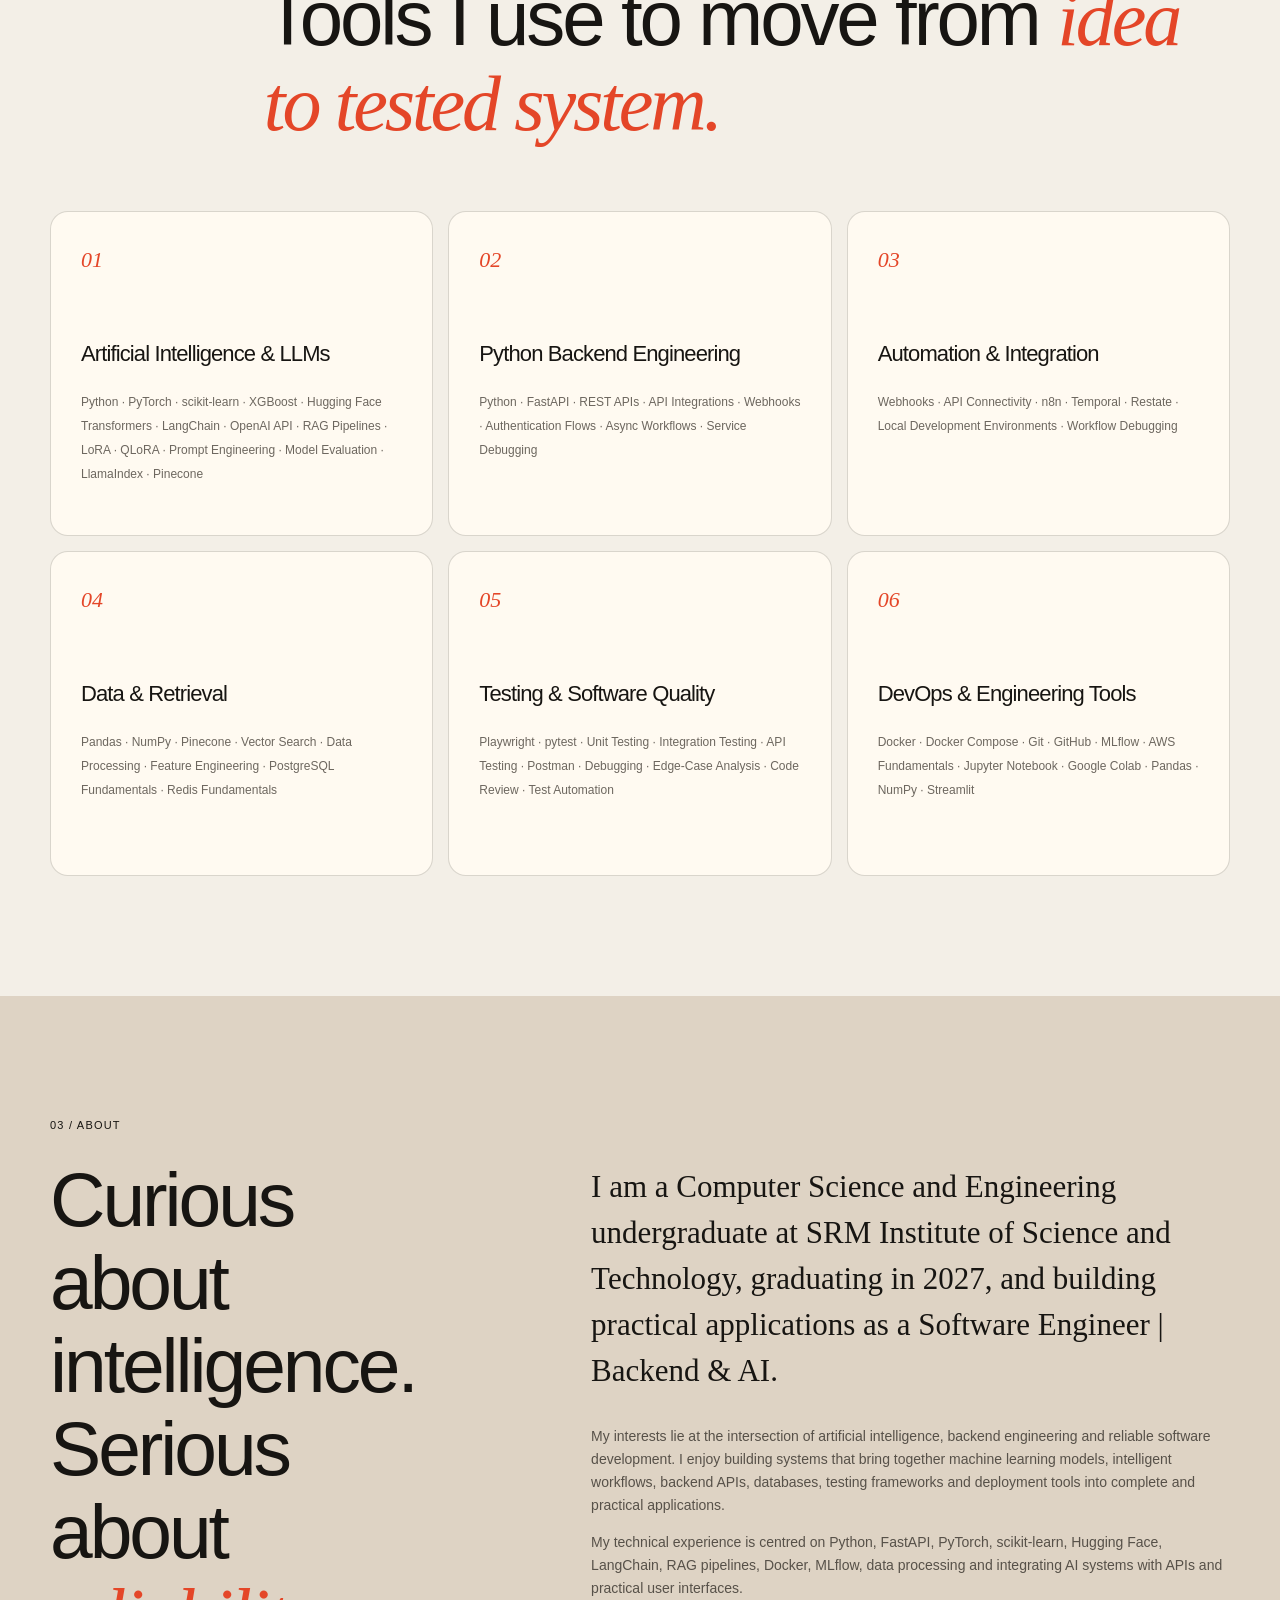
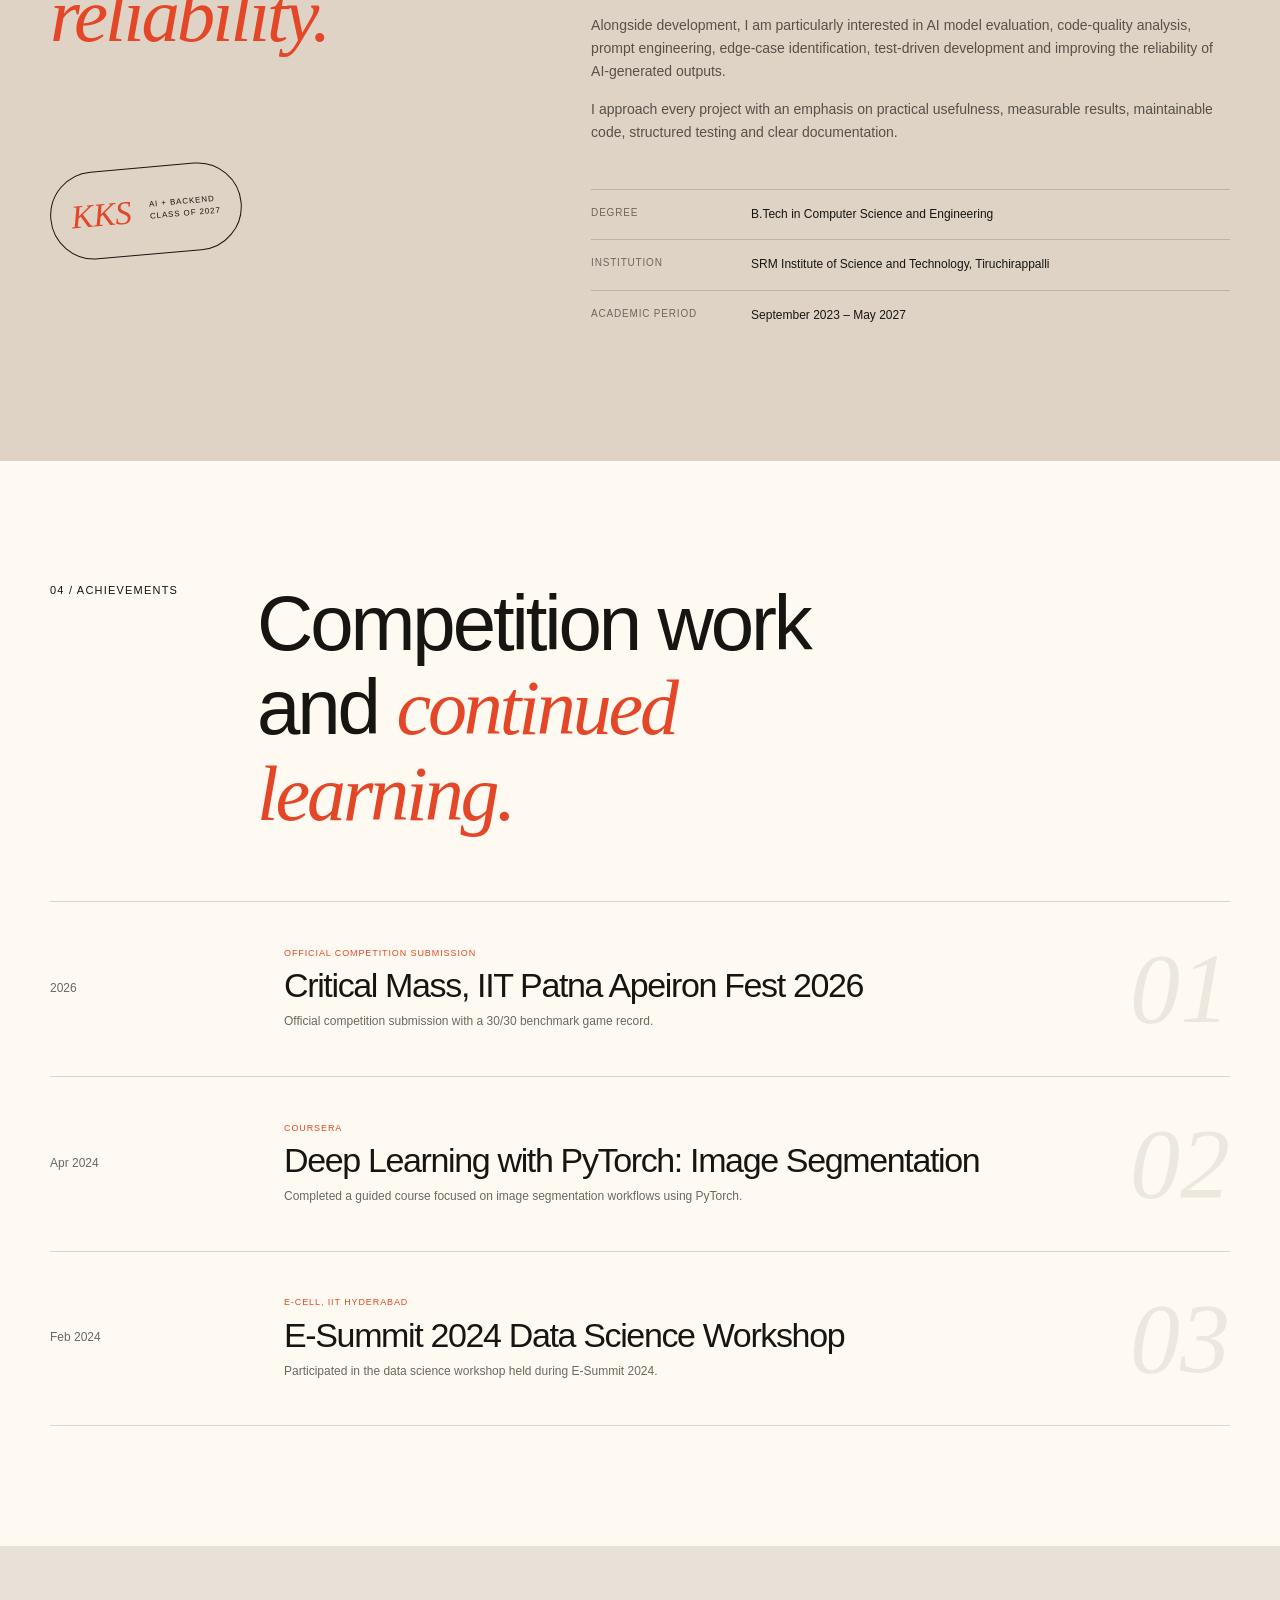
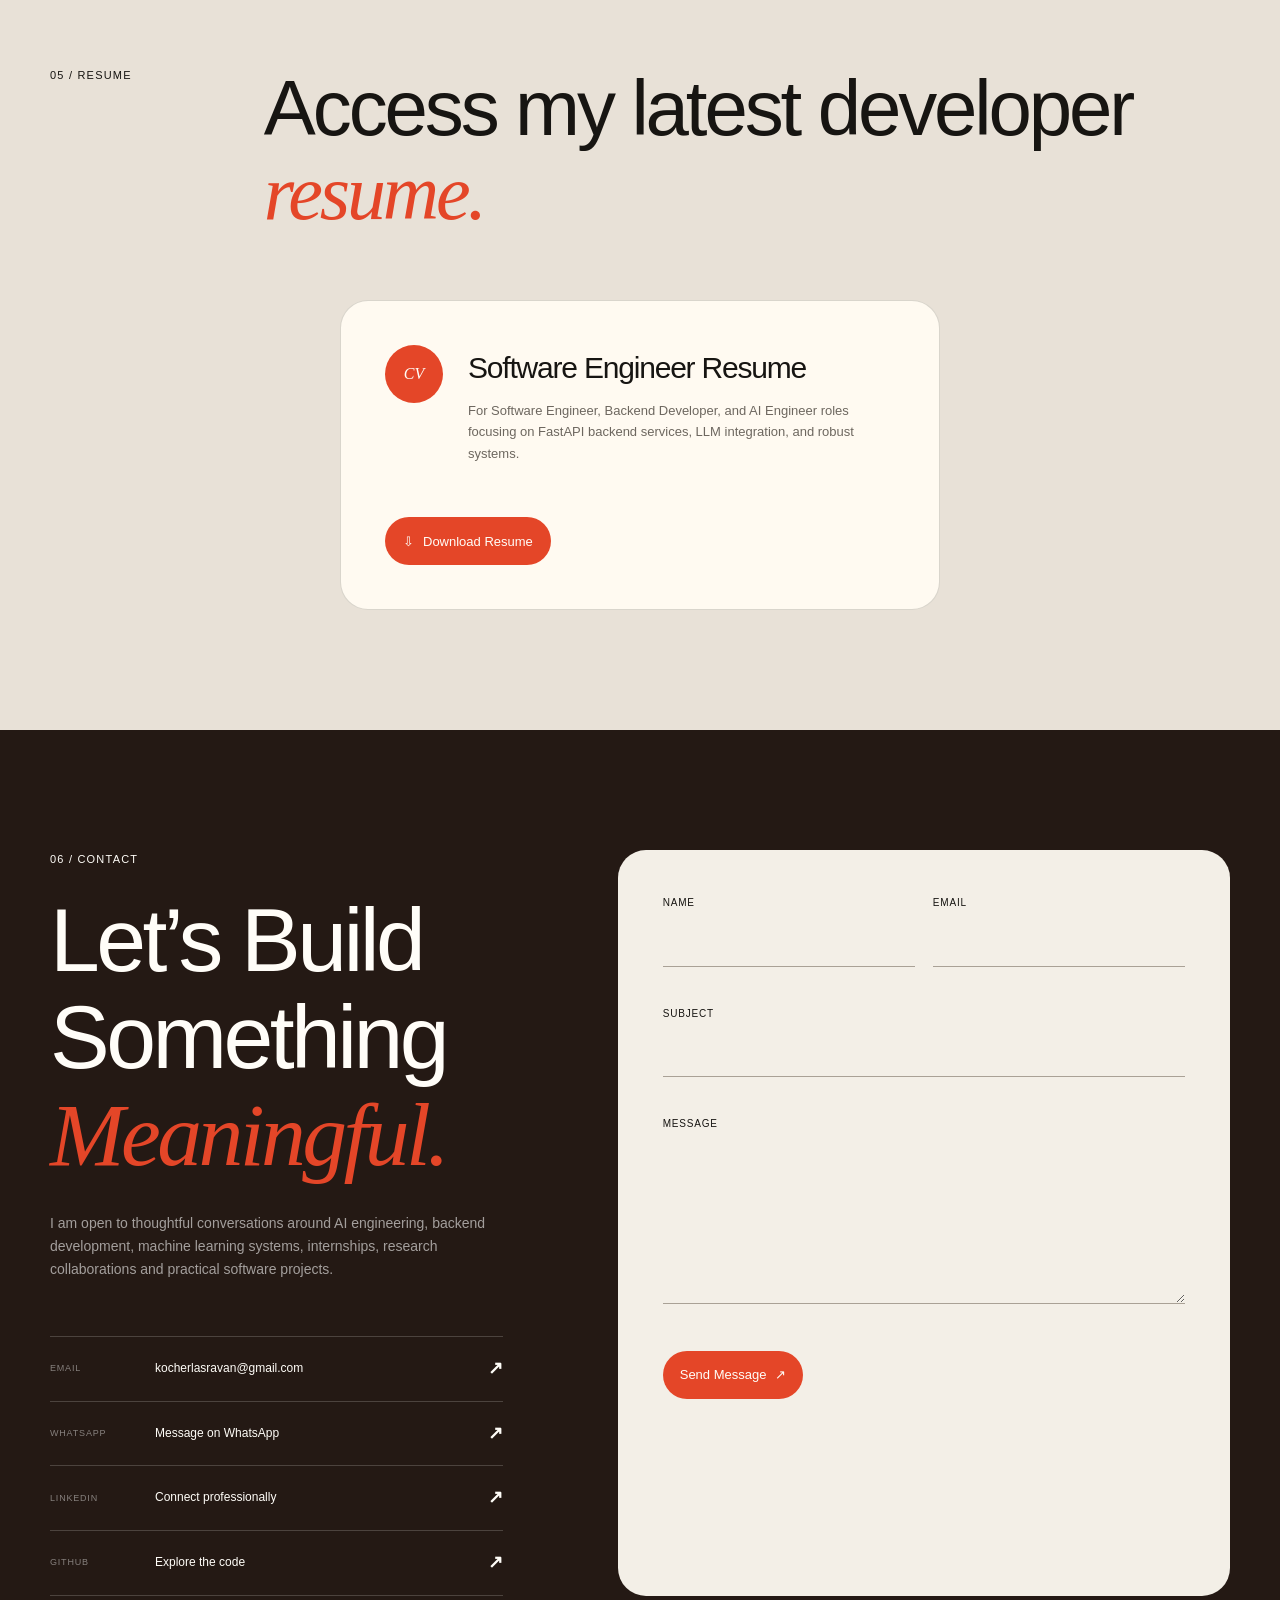
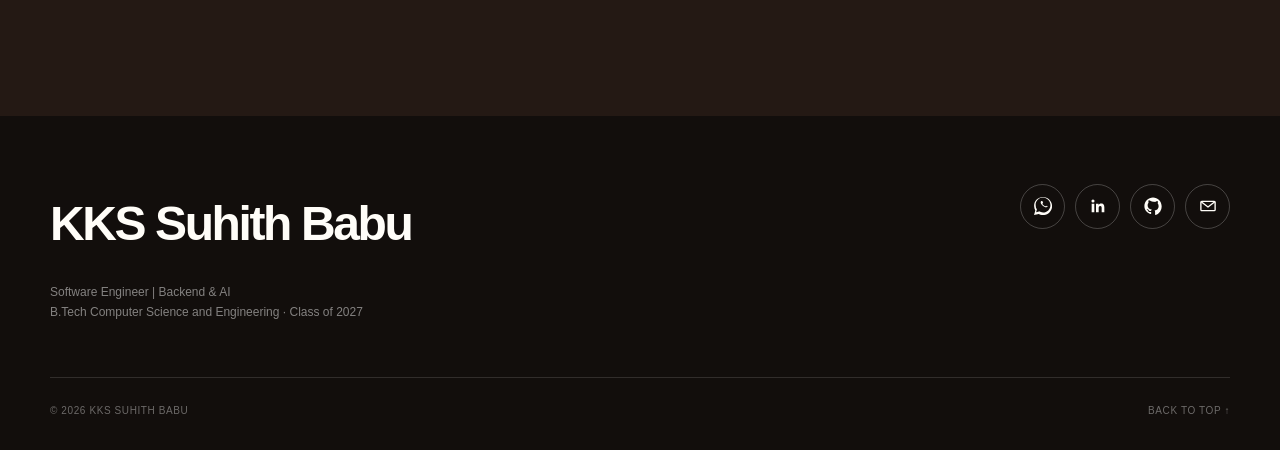
==== commit c379d6ae: "Remove dot from header and footer brands" ====
--- a/index.html
+++ b/index.html
@@ -43,7 +43,7 @@
 
   <header class="site-header">
     <nav class="nav shell" aria-label="Primary navigation">
-      <a class="brand" href="#top" aria-label="KKS Suhith Babu, home">KKS<span>.</span></a>
+      <a class="brand" href="#top" aria-label="KKS Suhith Babu, home">KKS</a>
       <button class="nav-toggle" type="button" aria-expanded="false" aria-controls="nav-menu">
         <span class="sr-only">Toggle navigation</span>
         <span></span><span></span>
@@ -310,7 +310,7 @@
 
   <footer class="footer" id="site-footer">
     <div class="shell footer-grid">
-      <div><a class="footer-brand" href="#top">KKS Suhith Babu<span>.</span></a><p>Software Engineer | Backend &amp; AI<br>B.Tech Computer Science and Engineering · Class of 2027</p></div>
+      <div><a class="footer-brand" href="#top">KKS Suhith Babu</a><p>Software Engineer | Backend &amp; AI<br>B.Tech Computer Science and Engineering · Class of 2027</p></div>
       <div class="footer-socials" aria-label="Social links">
         <a href="https://wa.me/919390352564" target="_blank" rel="noopener noreferrer" aria-label="WhatsApp">
           <svg viewBox="0 0 24 24" aria-hidden="true"><path d="M.057 24l1.687-6.163c-1.041-1.804-1.588-3.849-1.587-5.946C.003 5.37 5.378 0 12.037 0c3.223.001 6.253 1.257 8.53 3.539 2.277 2.282 3.532 5.312 3.53 8.534-.005 6.658-5.38 12.029-12.037 12.029-2.006-.001-3.973-.5-5.713-1.448L0 24zm6.59-4.846c1.666.988 3.311 1.493 5.429 1.495 5.432 0 9.851-4.387 9.855-9.782.002-2.614-1.013-5.074-2.859-6.927C17.207 2.083 14.745.82 12.030 0.82c-5.436 0-9.856 4.387-9.86 9.78-.001 2.203.58 4.225 1.685 6.13l-.99 3.616 3.73-.974zm12.196-6.177c-.33-.165-1.951-.963-2.253-1.074-.3-.11-.52-.165-.74.165-.22.33-.85.107-1.04.127-.19.02-.38-.09-.71-.255-1.401-.692-2.316-1.554-2.905-2.571-.165-.285-.015-.438.127-.58.128-.127.285-.33.428-.495.143-.165.19-.275.285-.458.095-.183.047-.344-.024-.51-.07-.165-.52-1.266-.713-1.73-.188-.454-.378-.393-.52-.4h-.443c-.152 0-.4.057-.61.285-.21.228-.8.78-.8 1.902 0 1.12.81 2.202.922 2.356.113.153 1.59 2.43 3.853 3.407.538.232.957.37 1.283.475.54.17 1.03.146 1.417.089.432-.064 1.328-.543 1.514-1.066.187-.523.187-.972.13-1.066-.056-.094-.207-.15-.537-.315z" fill="currentColor"/></svg>
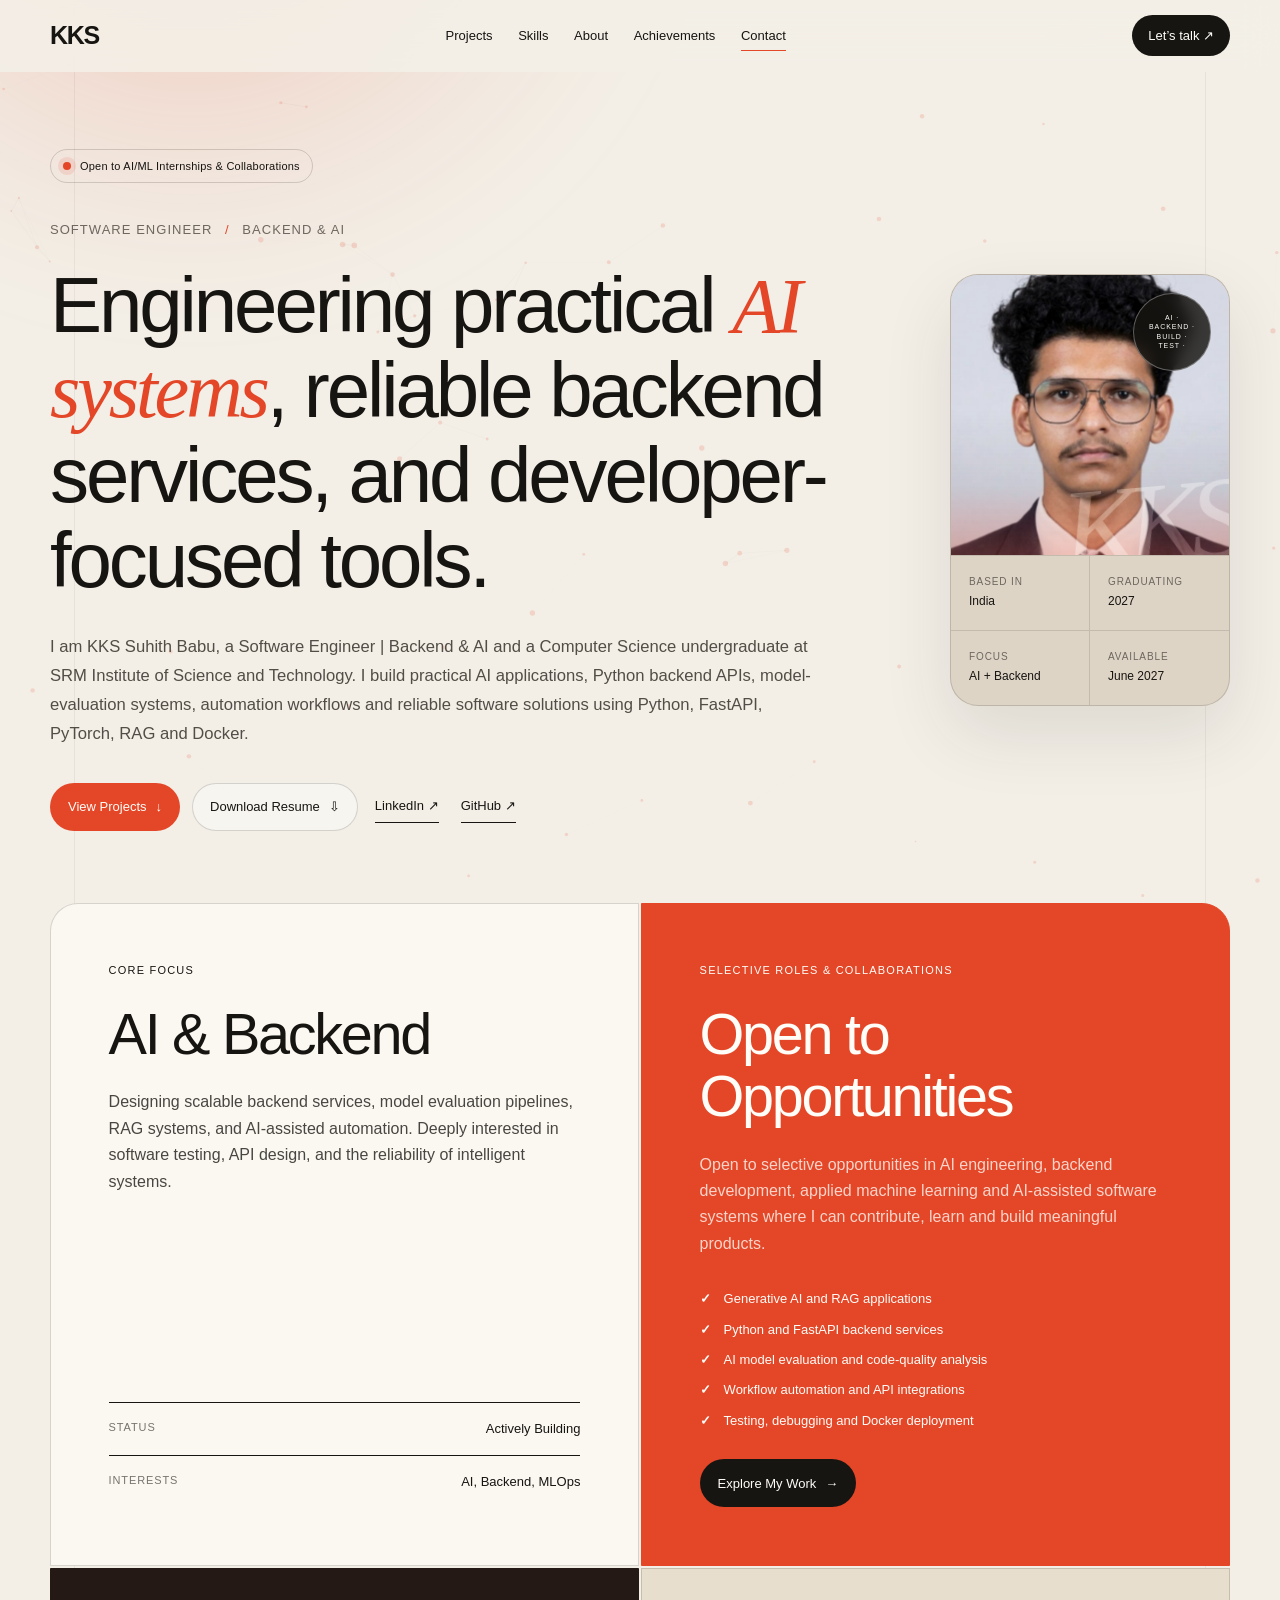
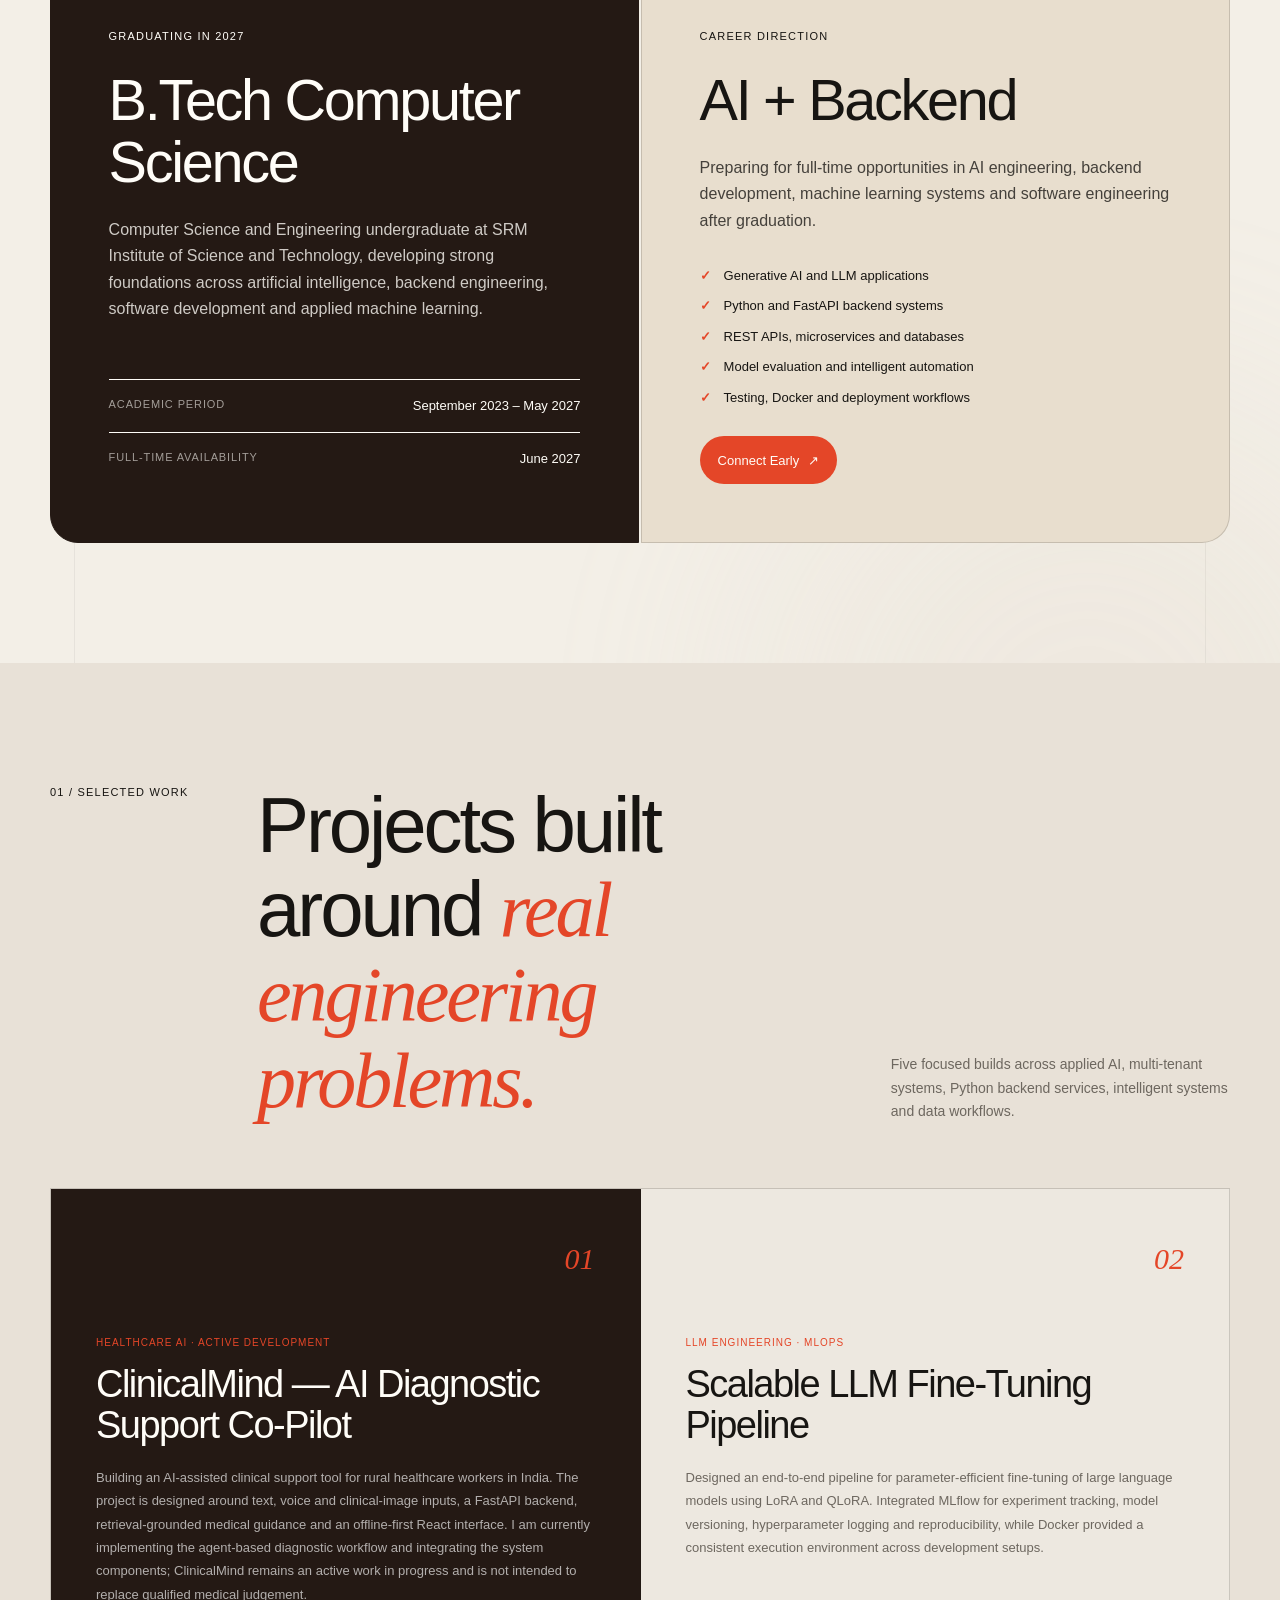
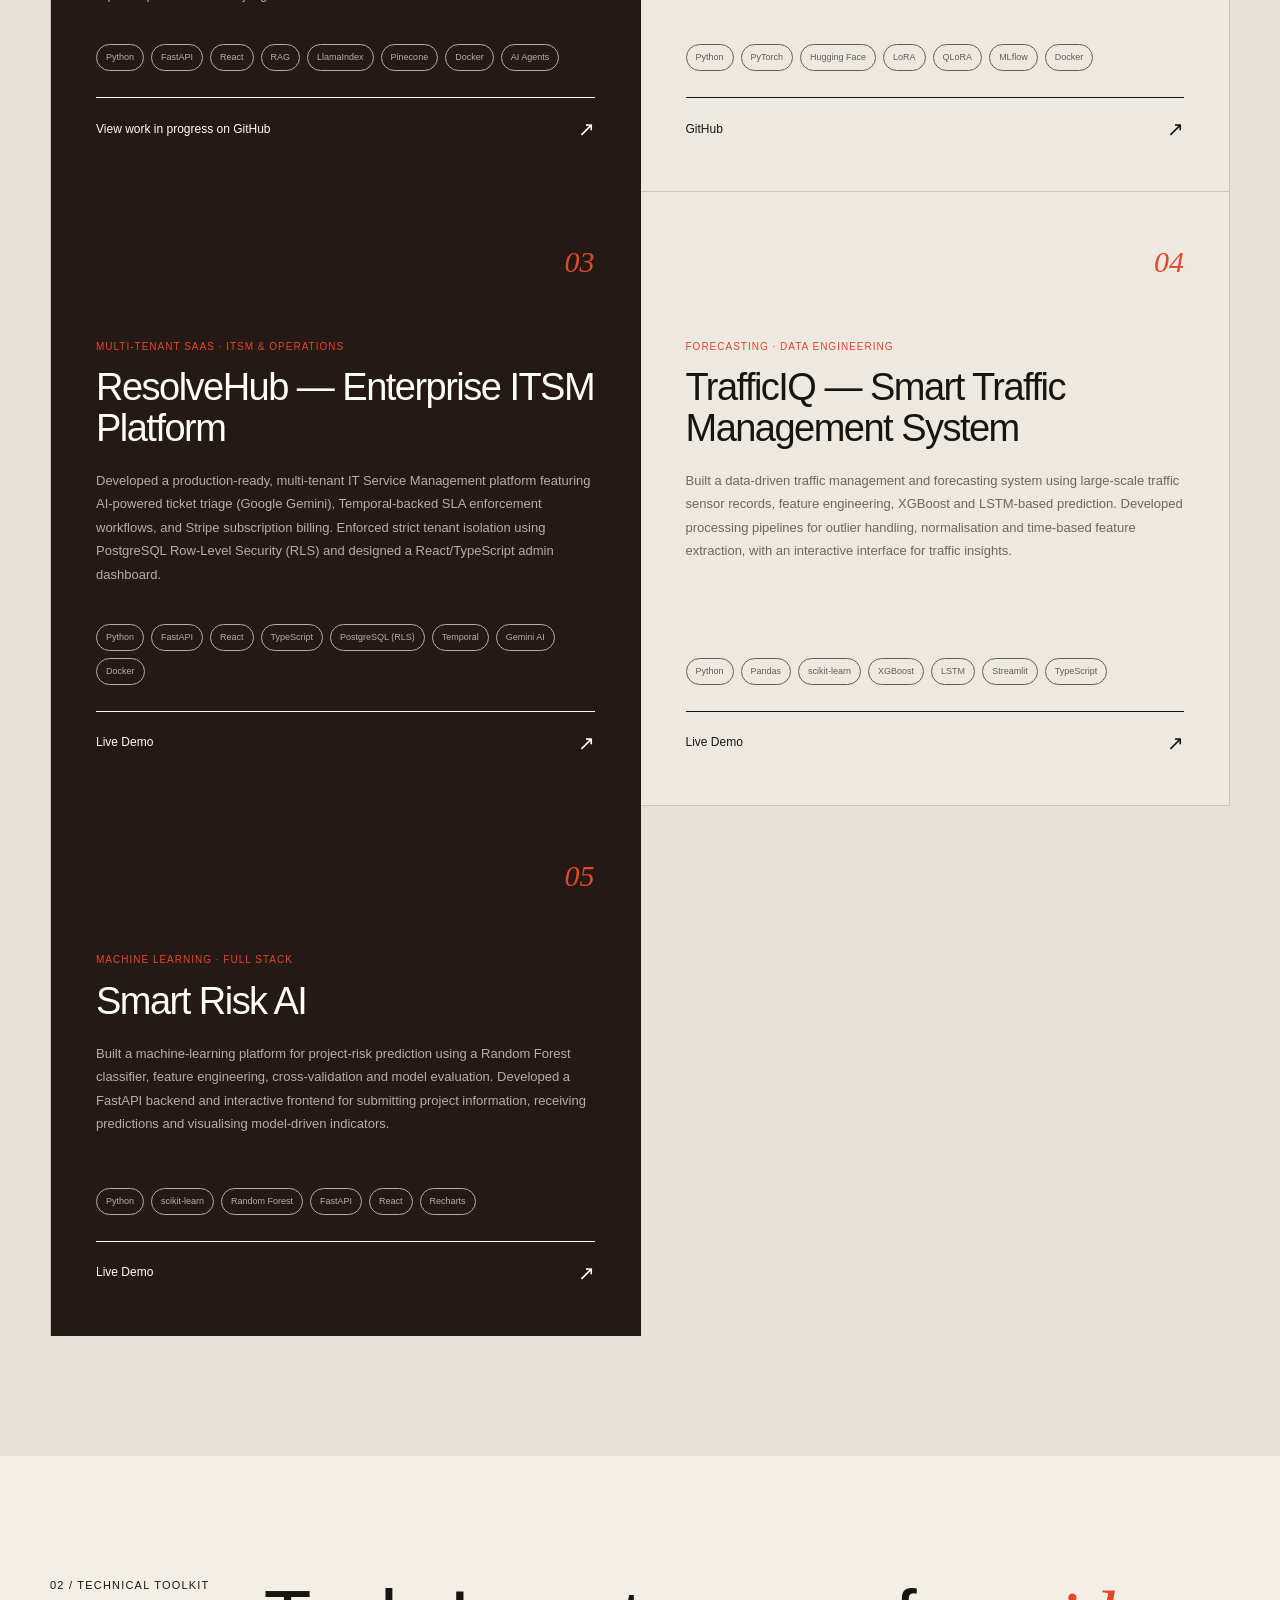
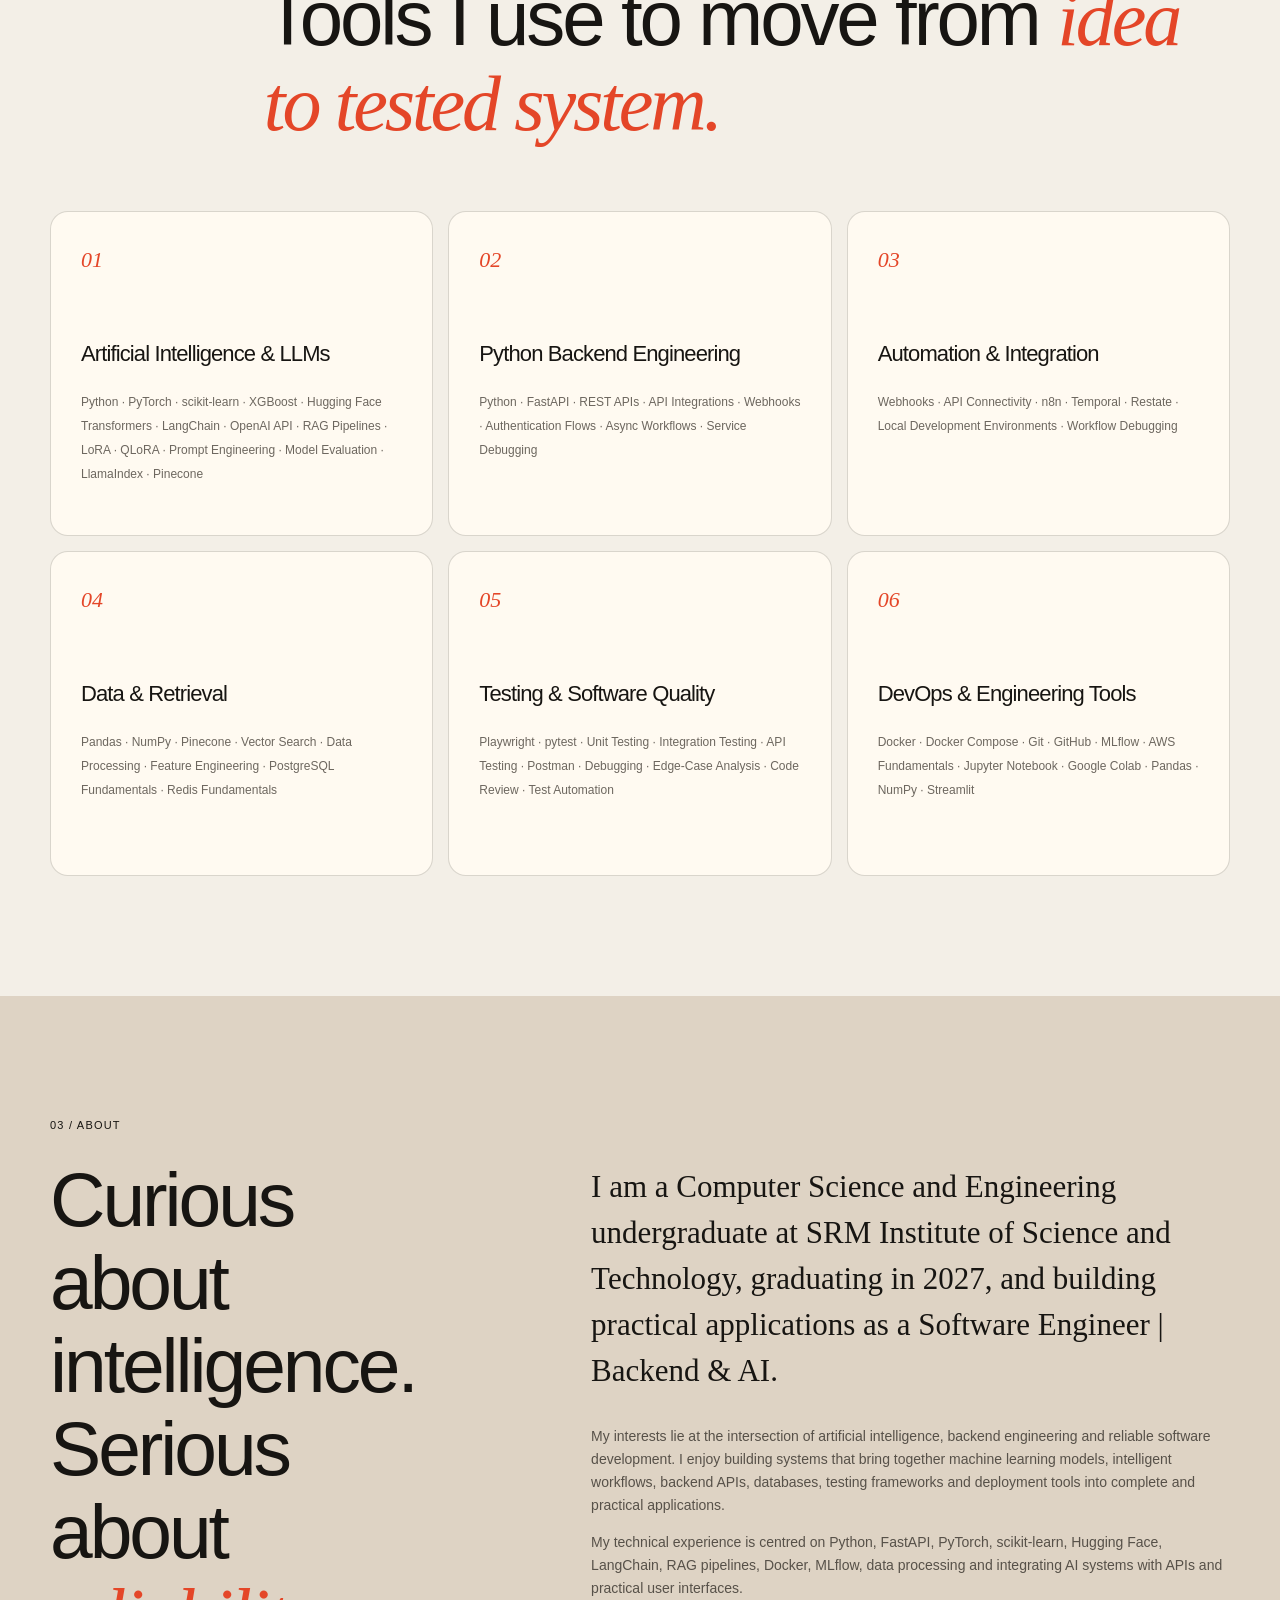
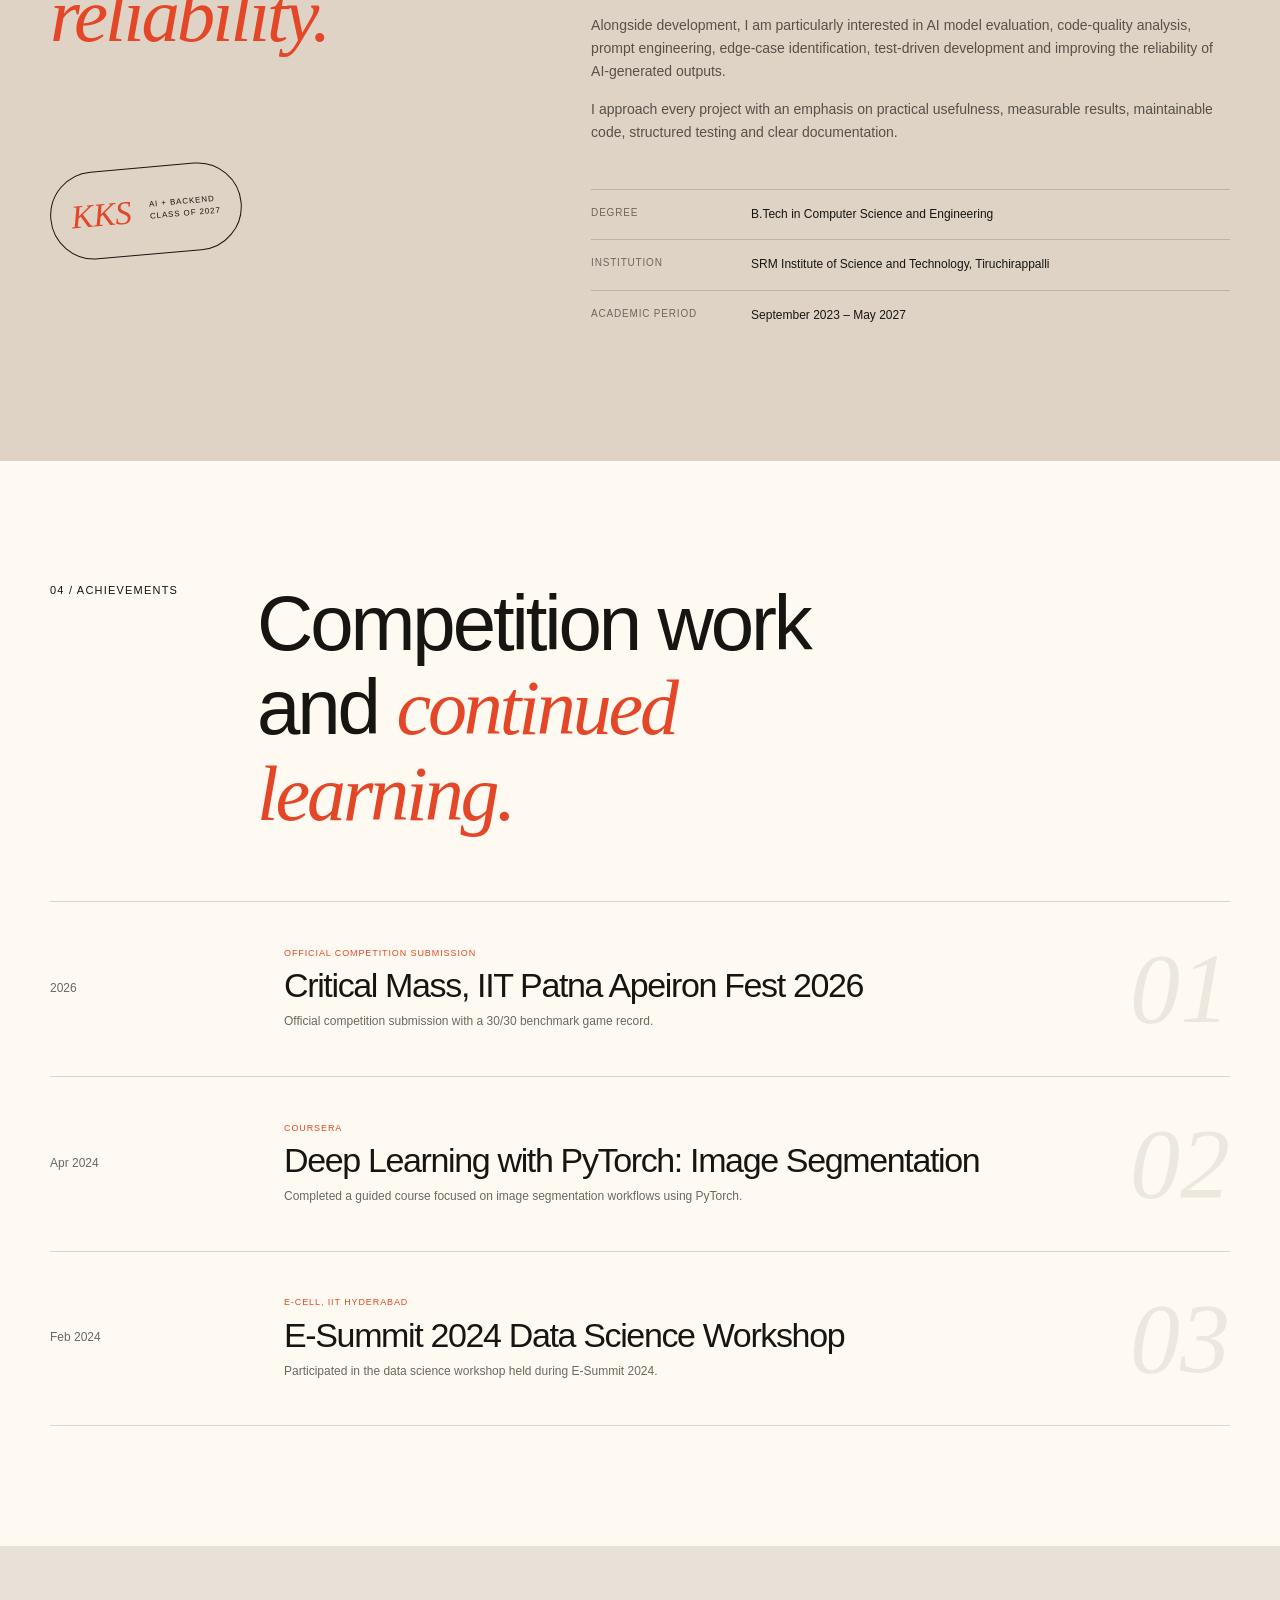
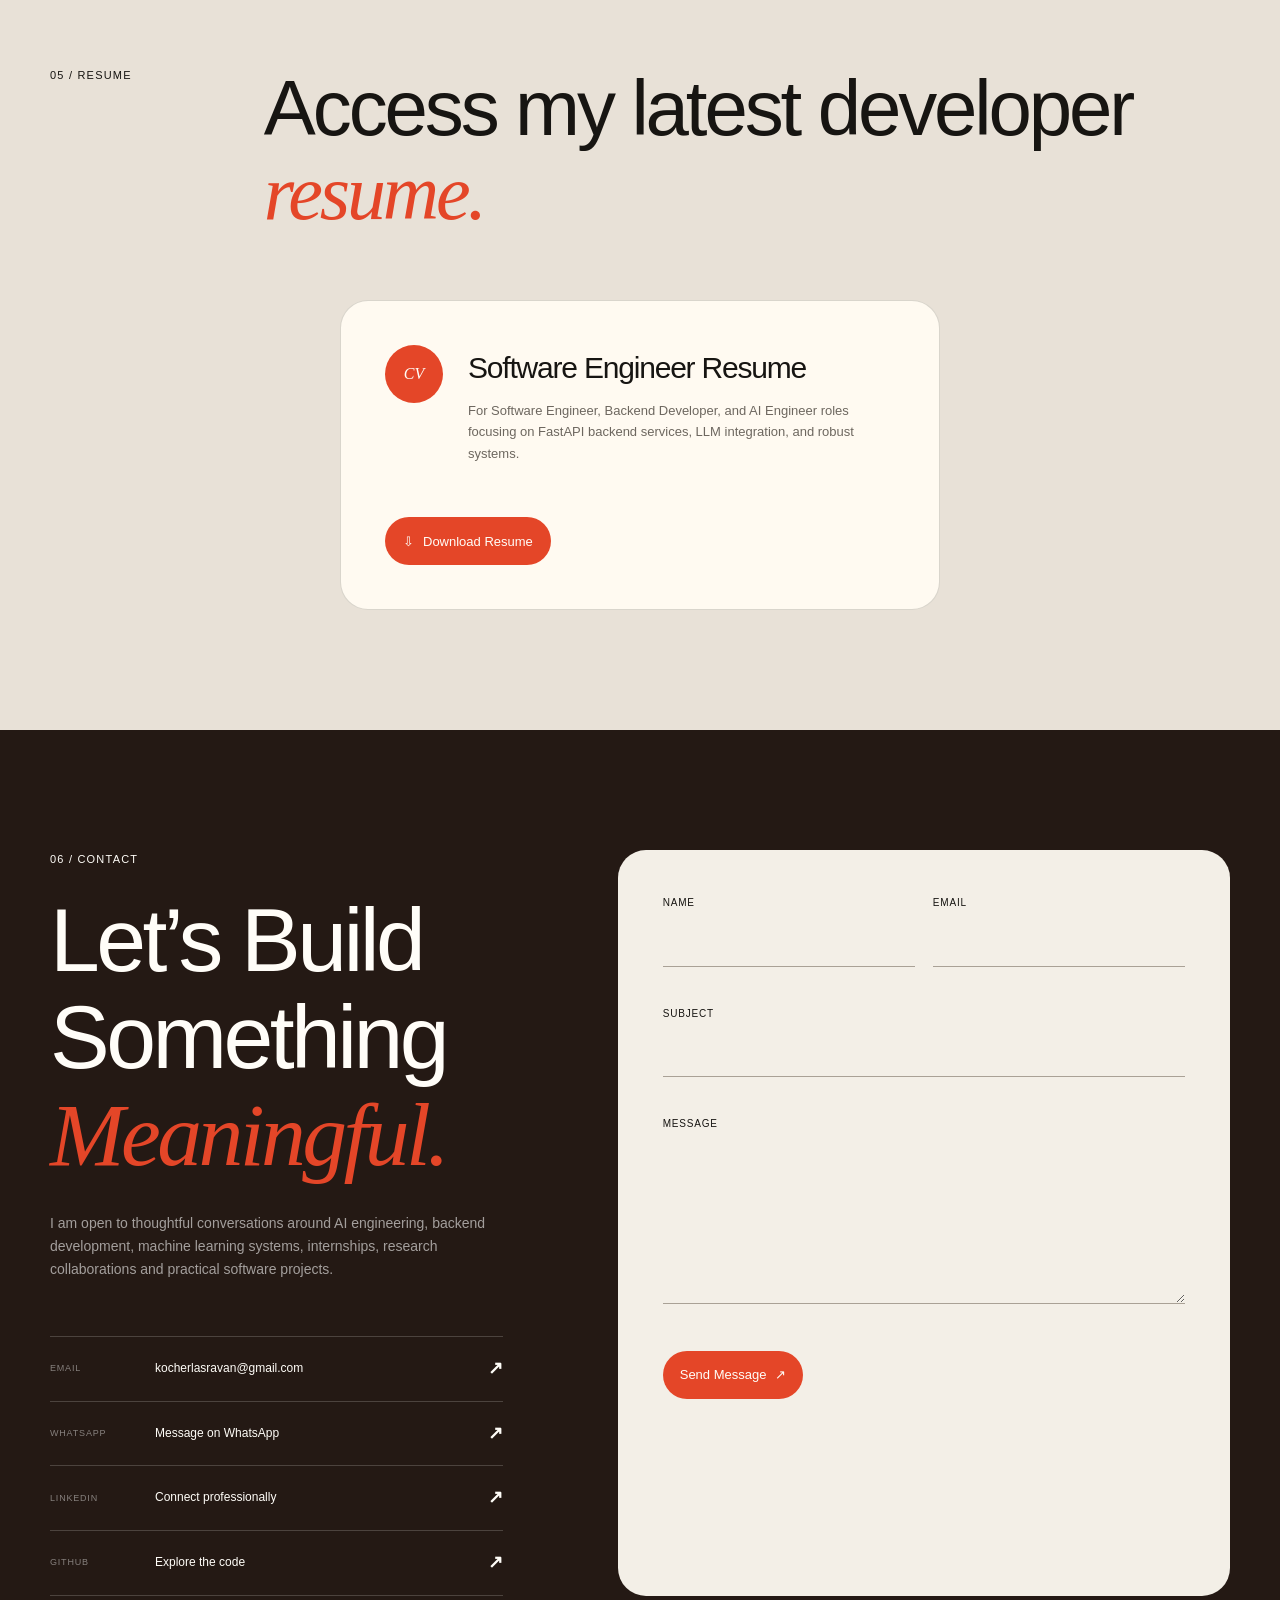
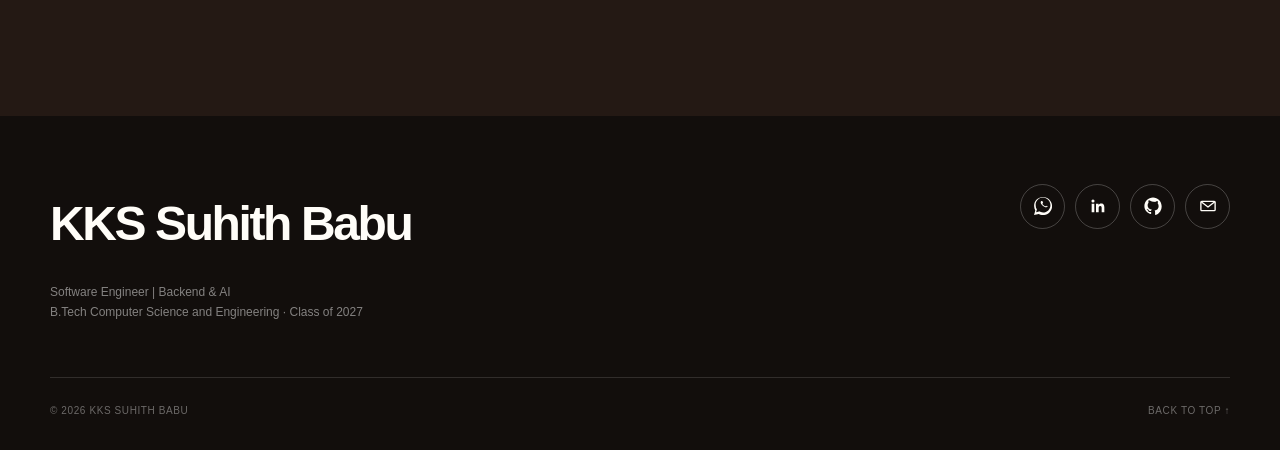
==== commit 8988da82: "Create alternating checkerboard pattern for project cards by styling 03 and 05 as featured dark card" ====
--- a/index.html
+++ b/index.html
@@ -171,7 +171,7 @@
             <a class="project-link" href="https://github.com/Kocherlasuhith12/scalable-llm-finetuning-pipeline" target="_blank" rel="noopener noreferrer">GitHub <span aria-hidden="true">↗</span></a>
           </article>
 
-          <article class="project-card reveal">
+          <article class="project-card project-card--featured reveal">
             <div class="project-index">03</div>
             <div>
               <p class="project-kind">Multi-tenant SaaS · ITSM &amp; Operations</p>
@@ -193,7 +193,7 @@
             <a class="project-link" href="https://trafficiq-frontend.onrender.com" target="_blank" rel="noopener noreferrer">Live Demo <span aria-hidden="true">↗</span></a>
           </article>
 
-          <article class="project-card reveal">
+          <article class="project-card project-card--featured reveal">
             <div class="project-index">05</div>
             <div>
               <p class="project-kind">Machine learning · Full stack</p>
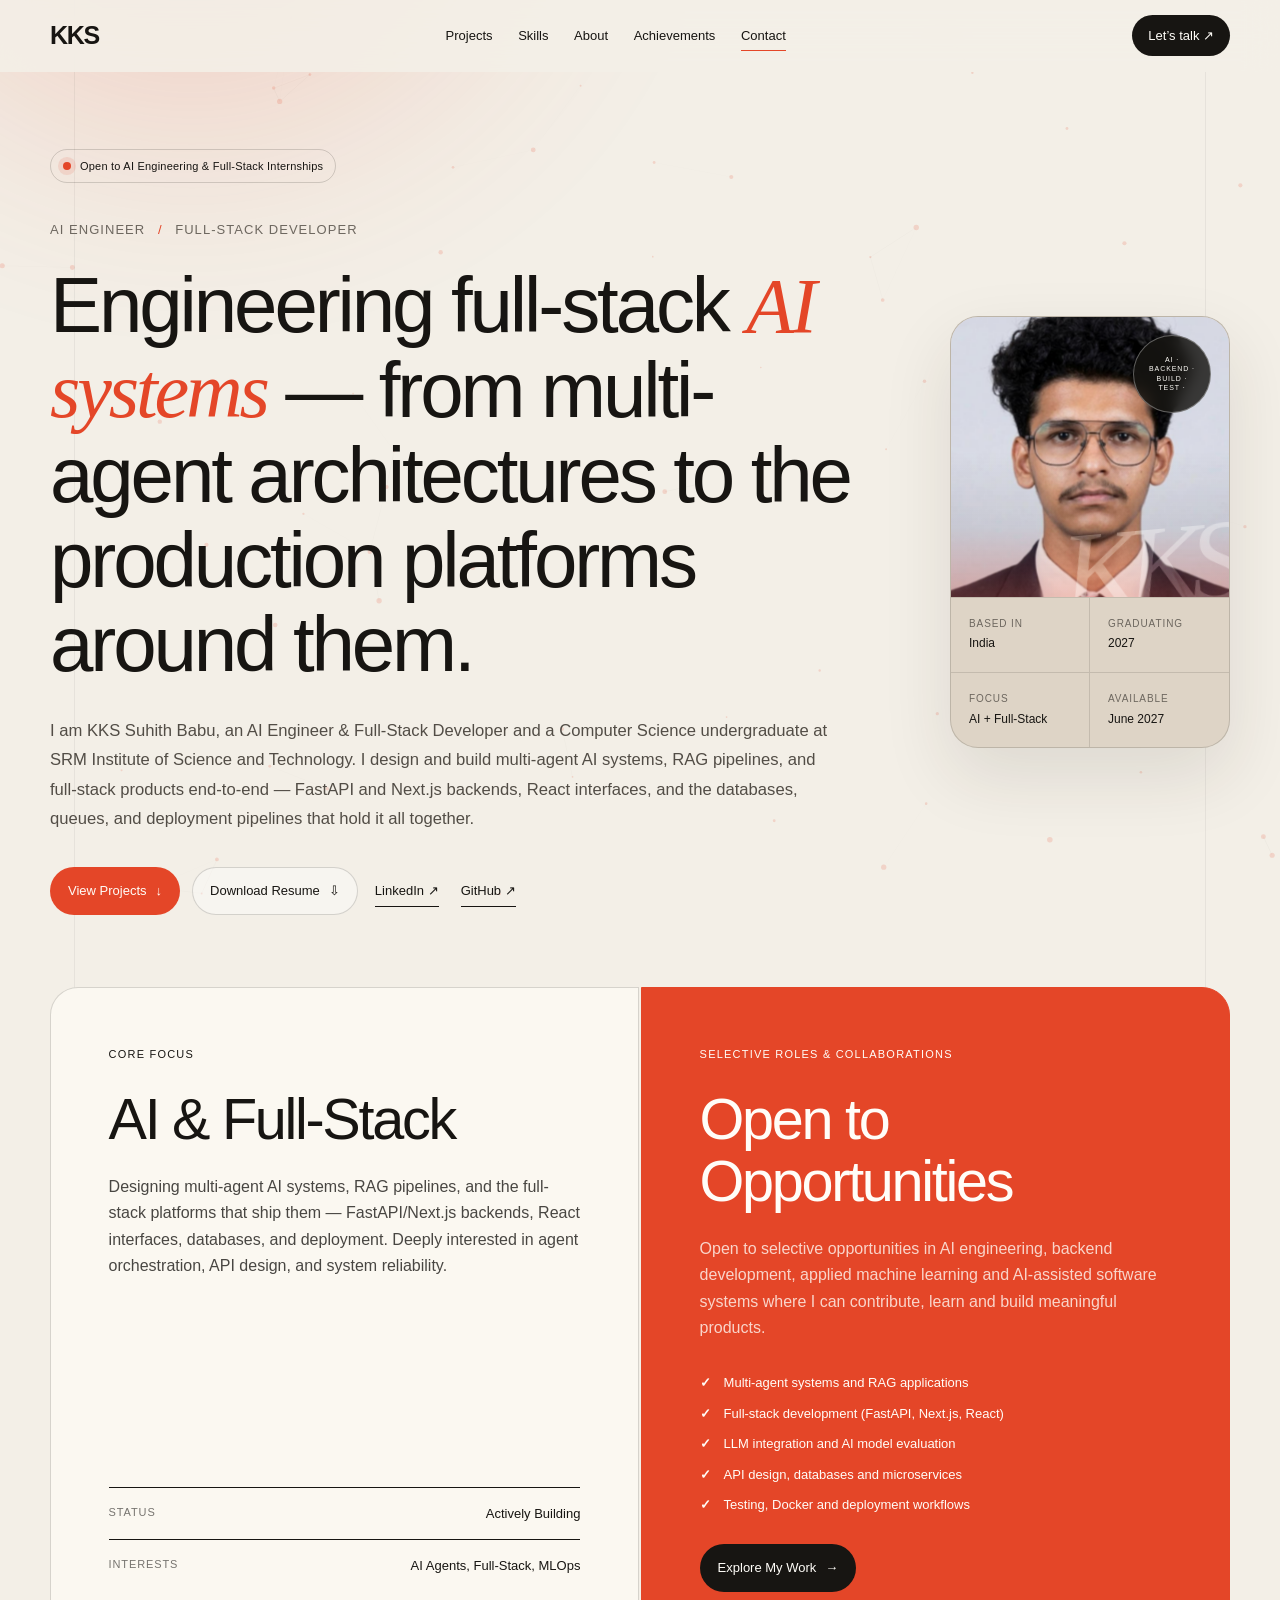
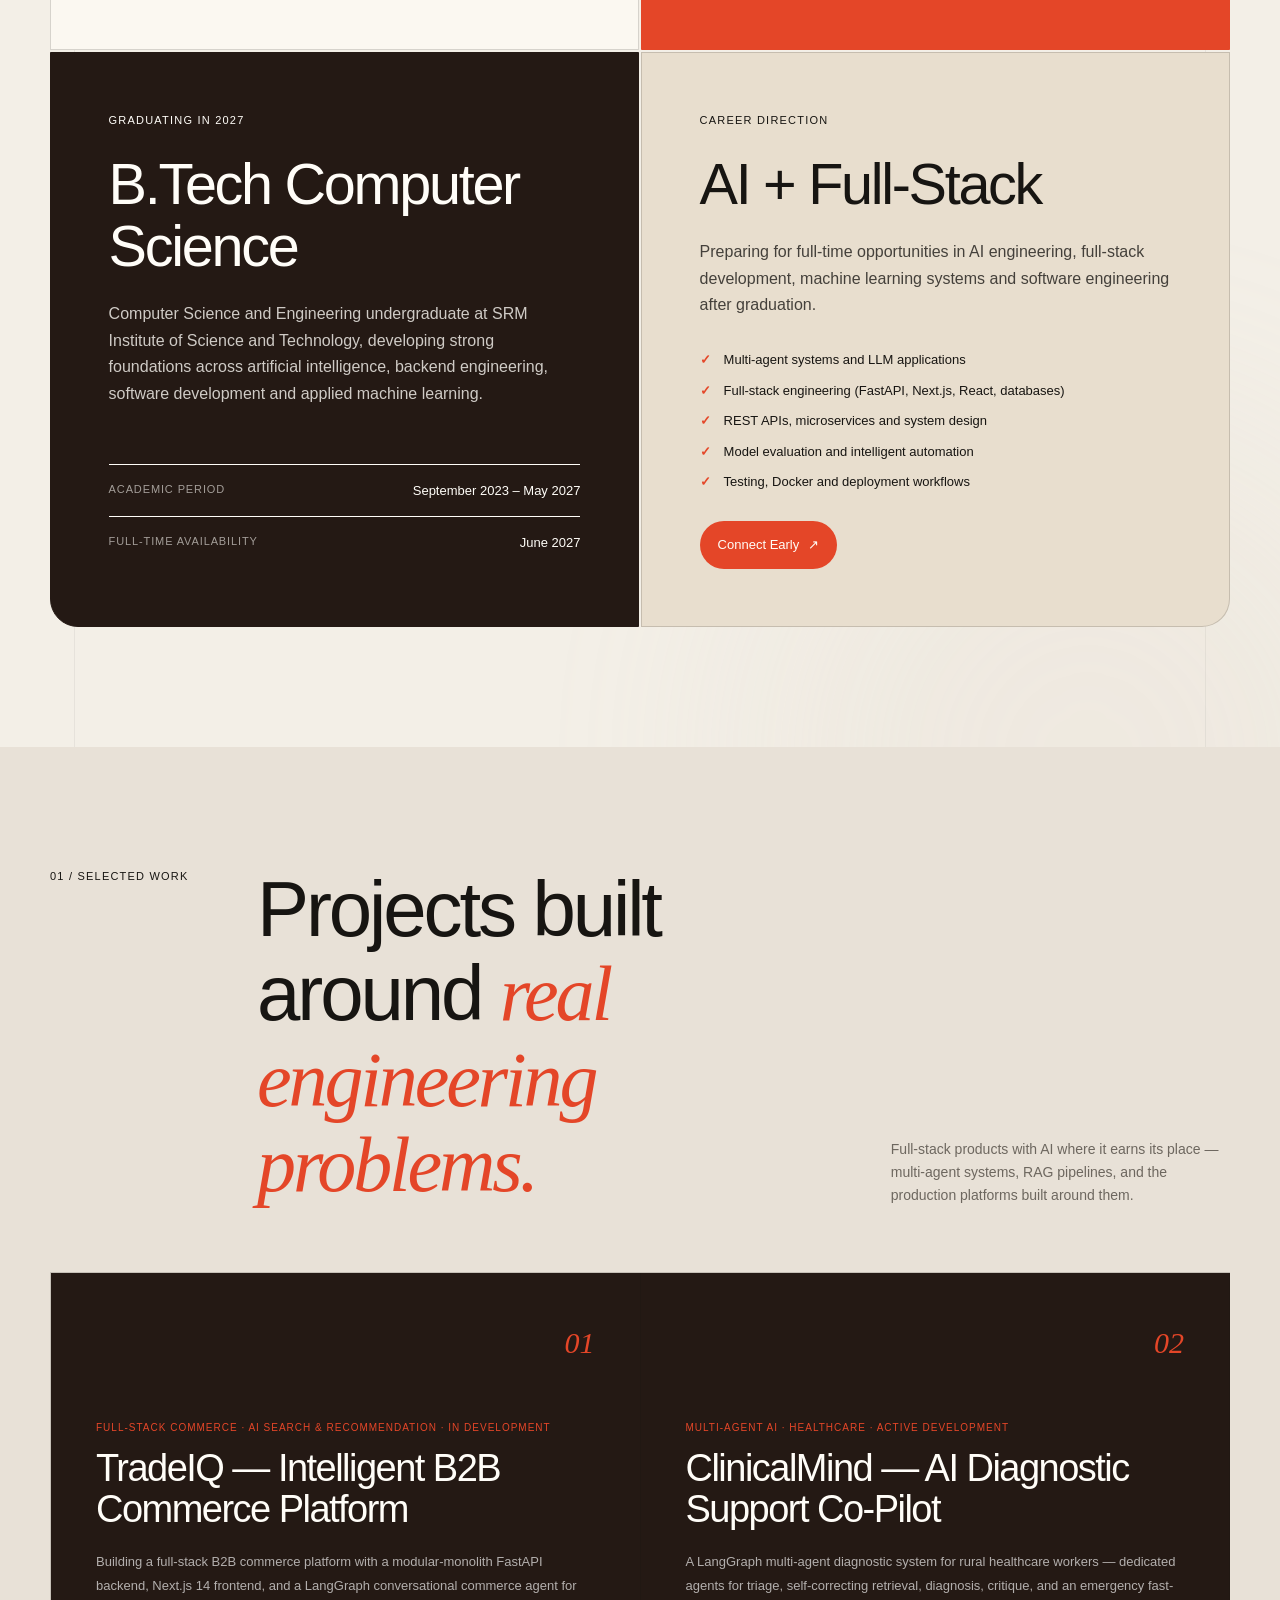
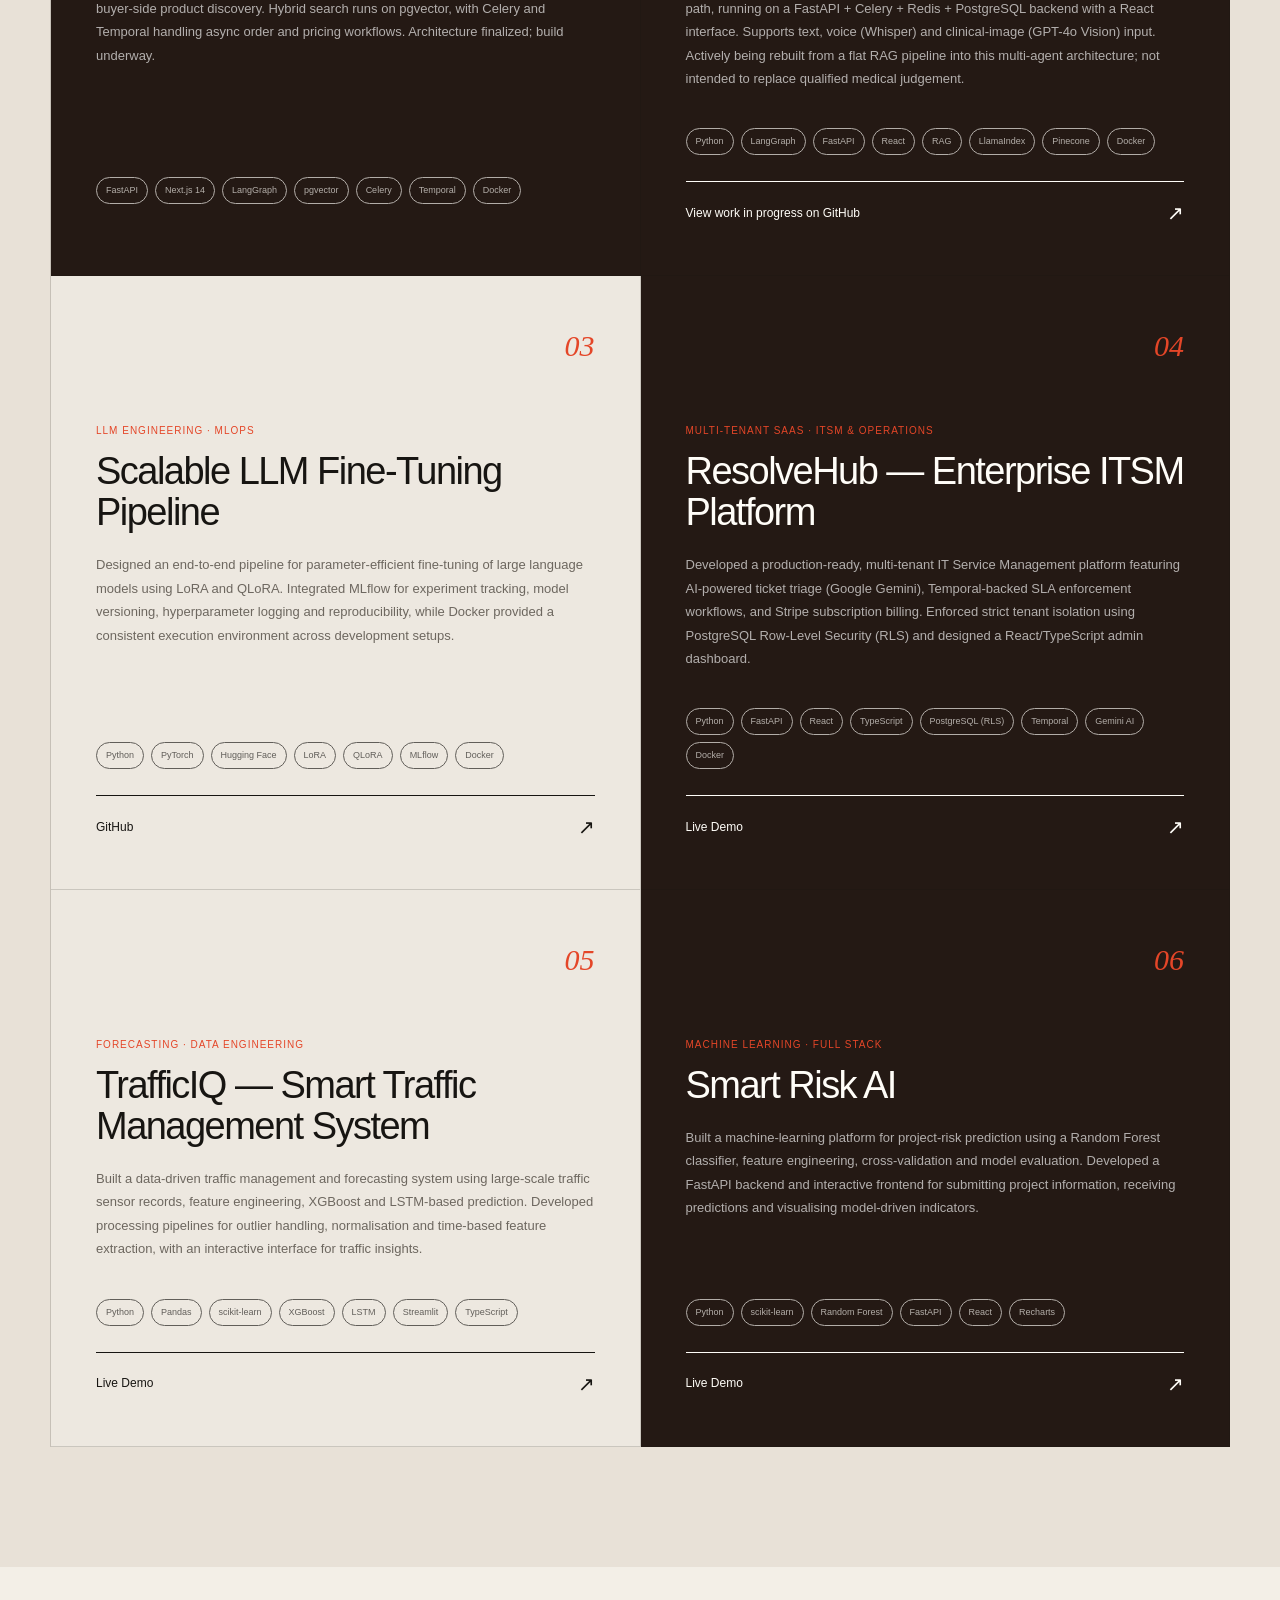
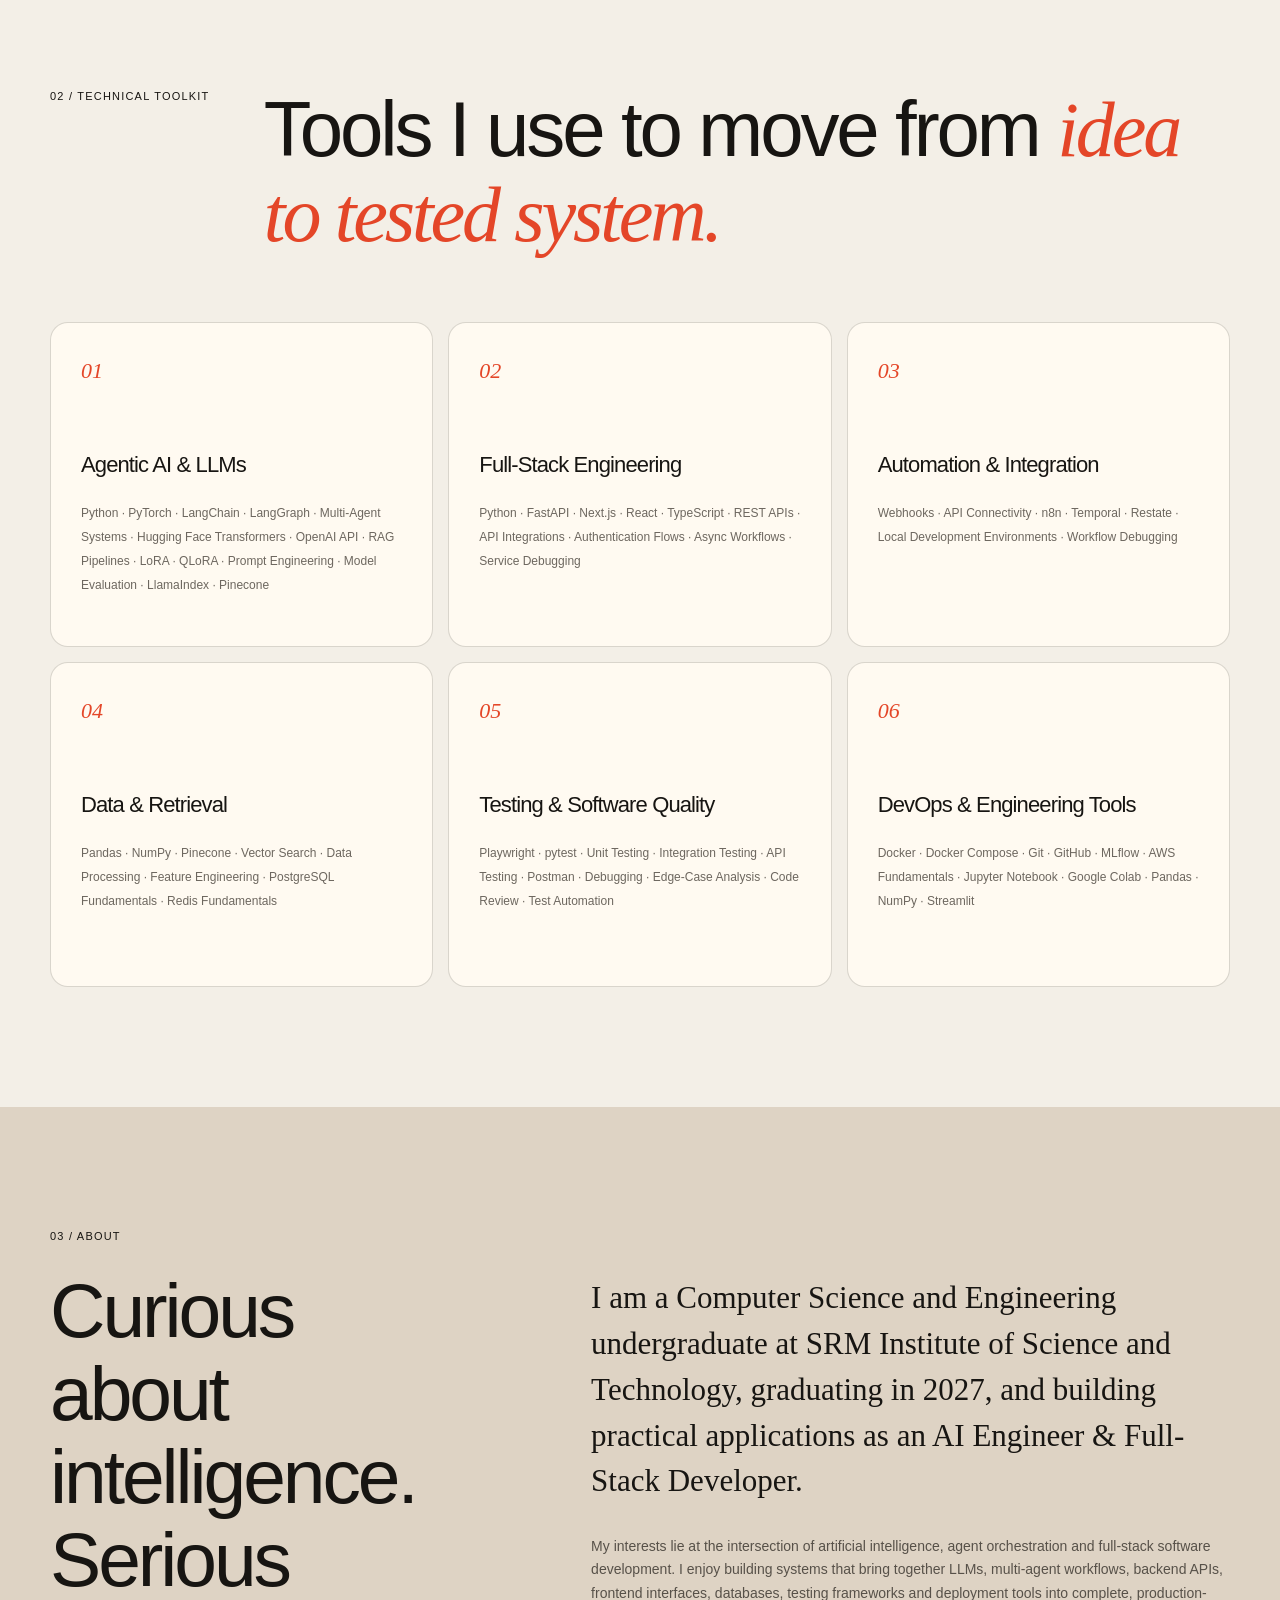
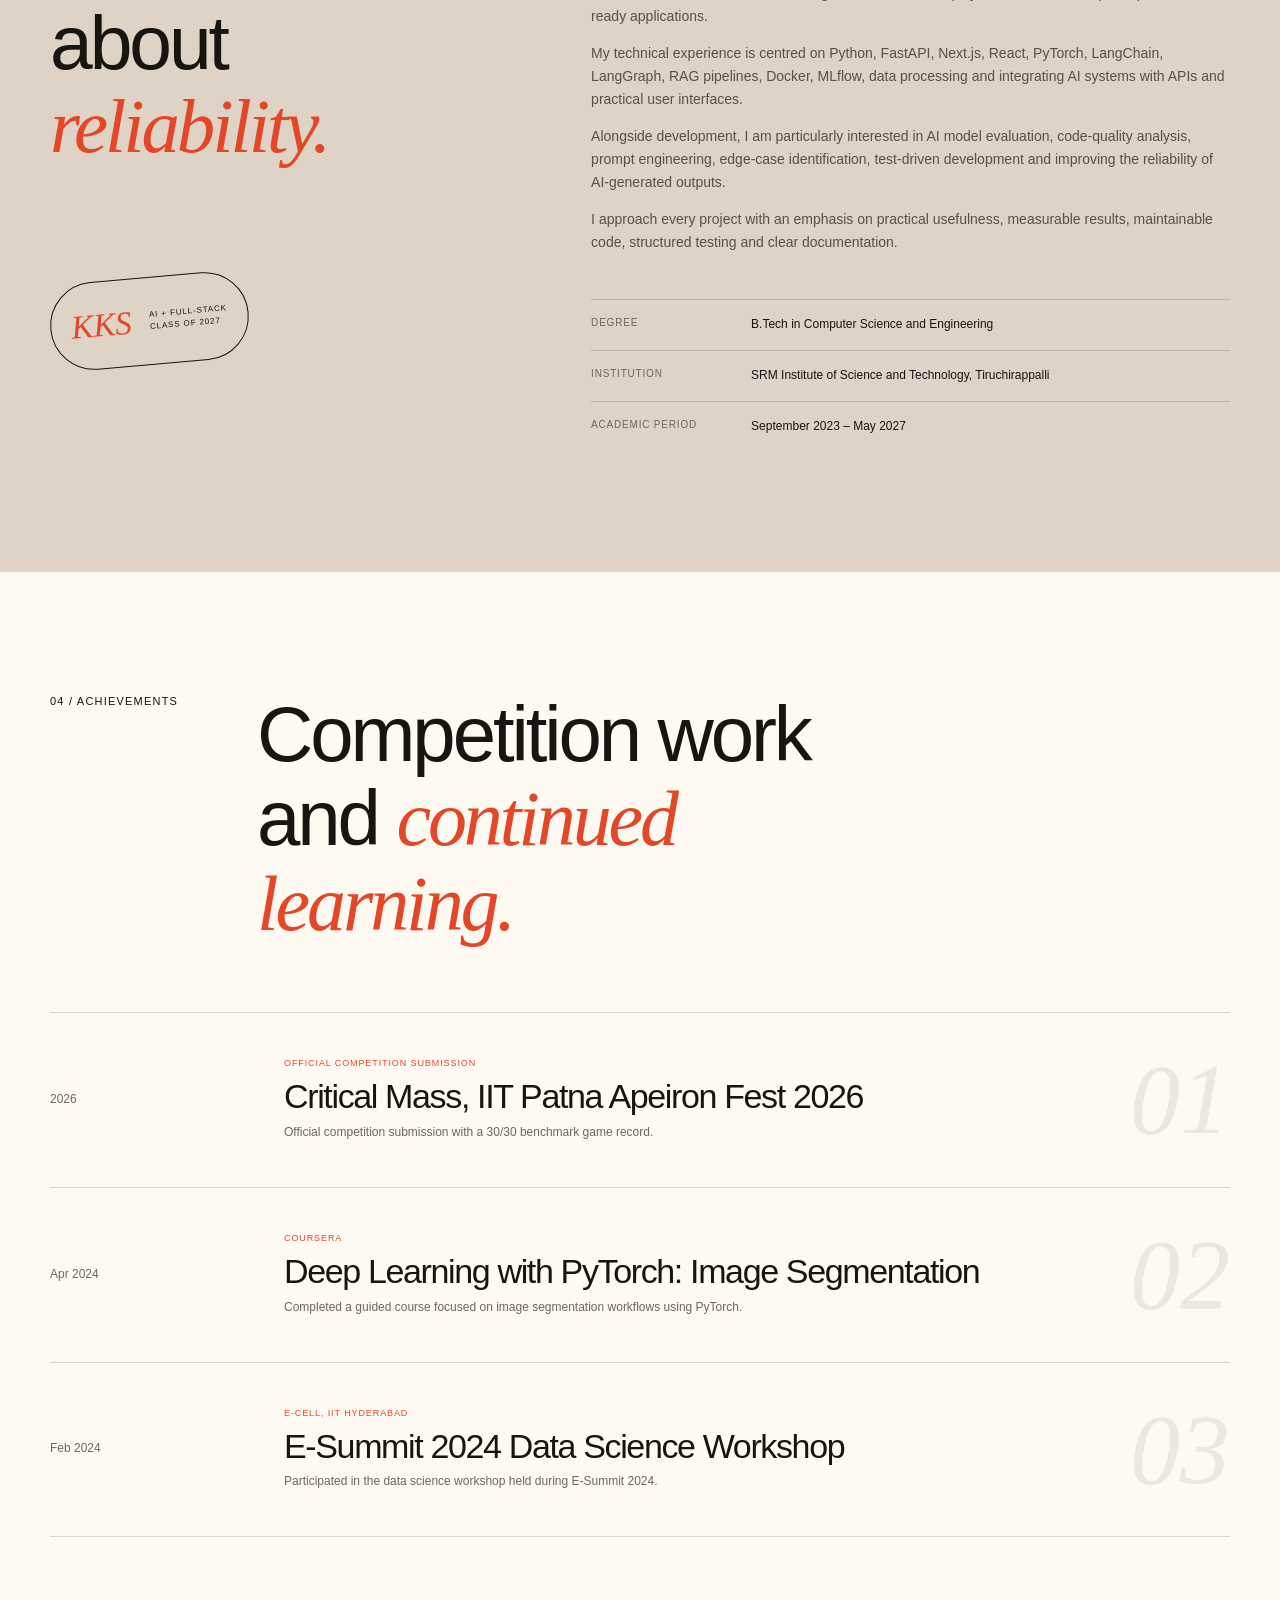
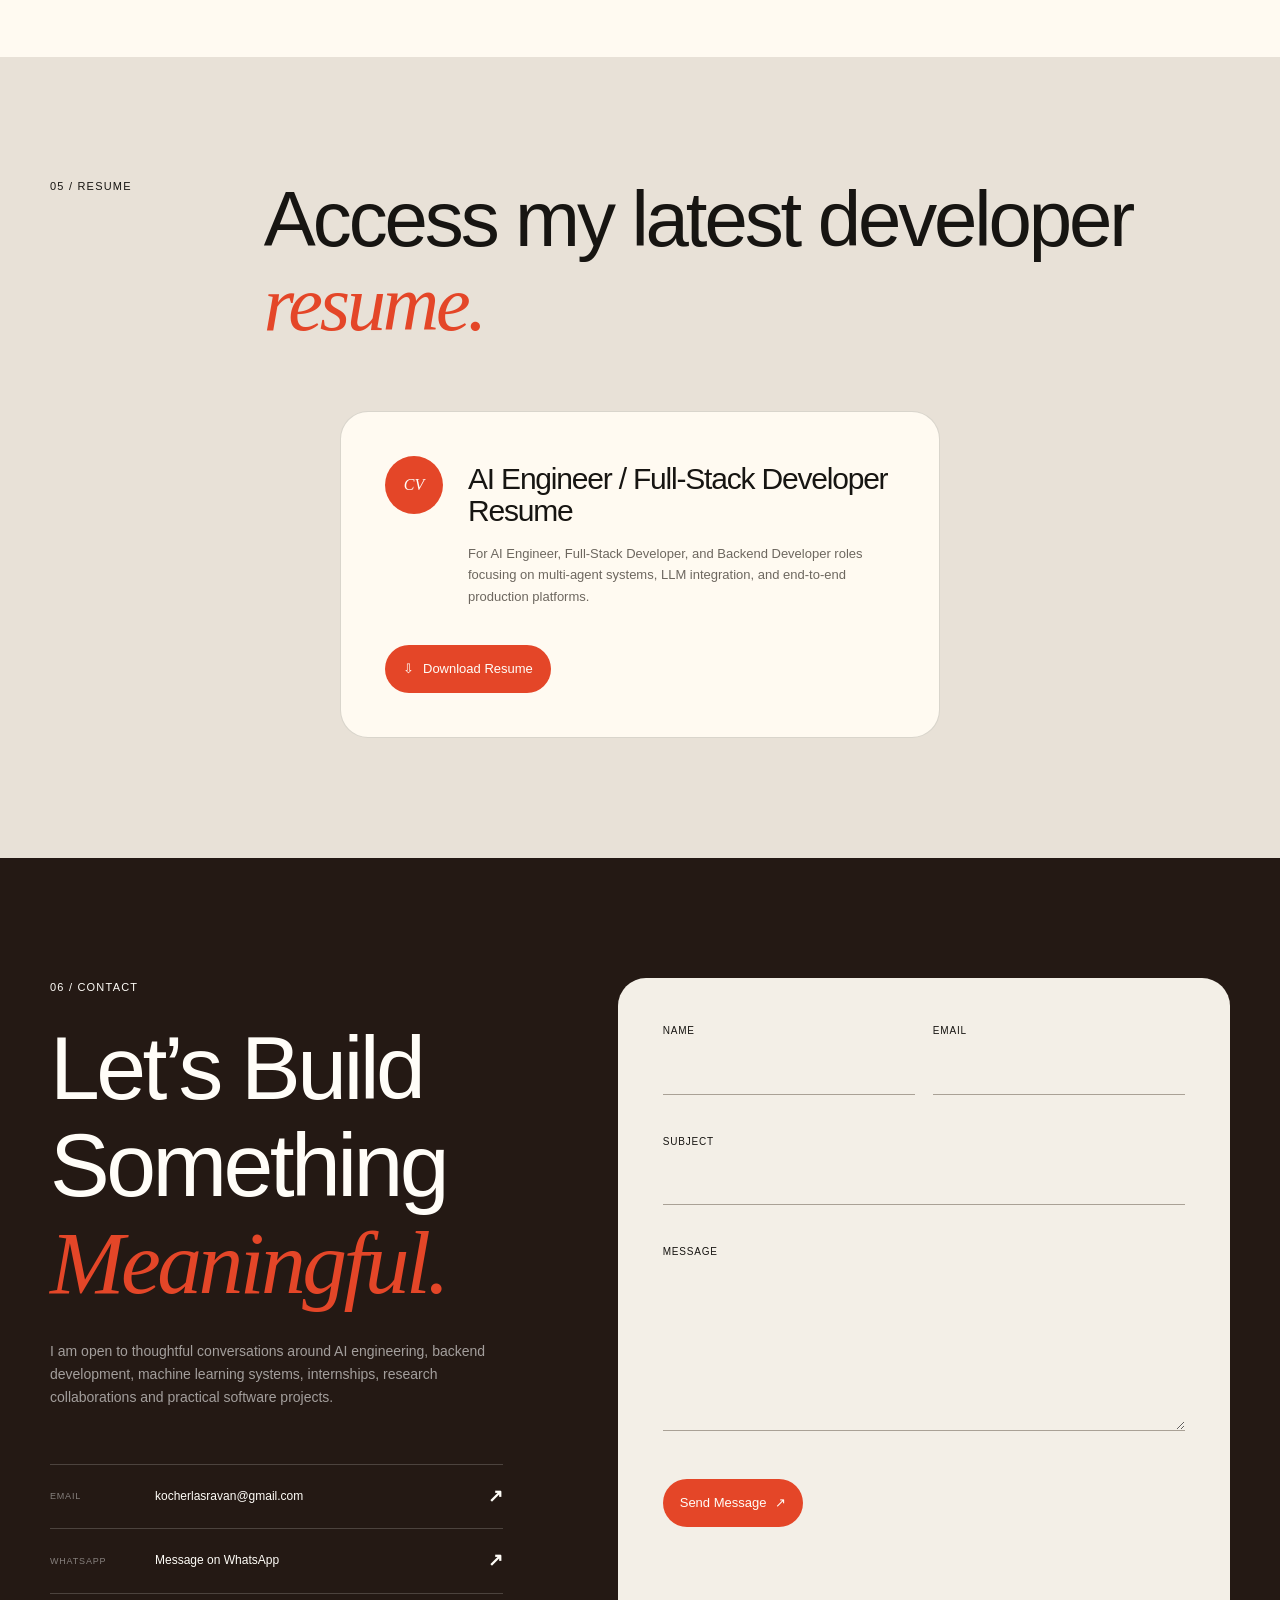
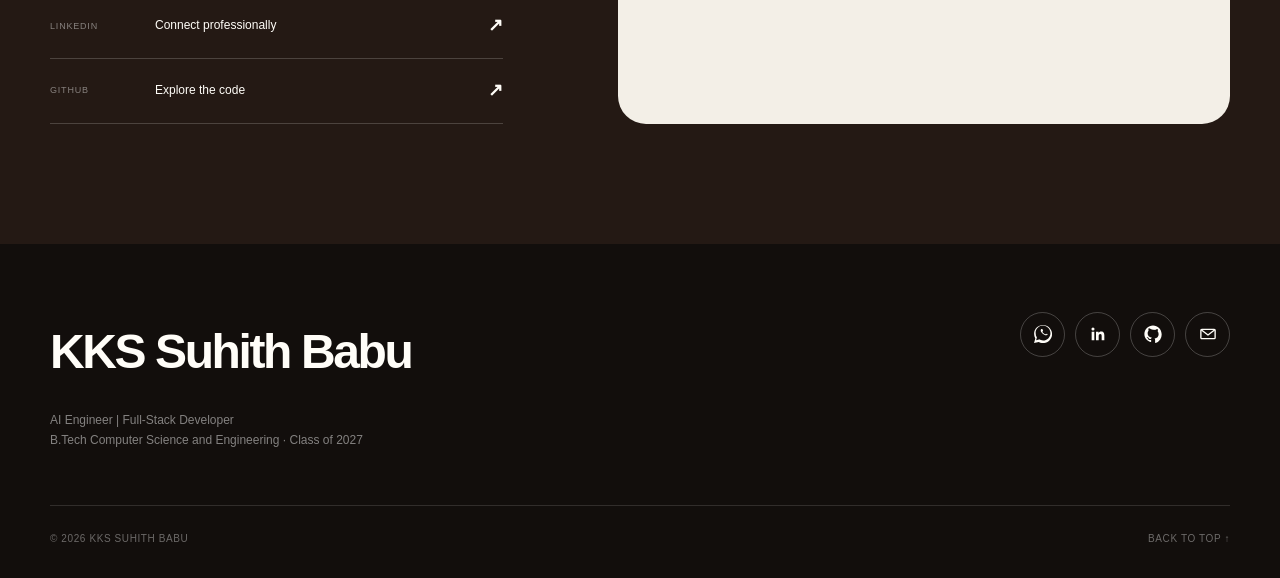
==== commit 406460ae: "Update portfolio hero, skills, and branding for AI Engineer & Full-Stack Developer focus; clean up l" ====
--- a/index.html
+++ b/index.html
@@ -3,14 +3,14 @@
 <head>
   <meta charset="utf-8">
   <meta name="viewport" content="width=device-width, initial-scale=1">
-  <title>KKS Suhith Babu | Software Engineer | Backend &amp; AI</title>
-  <meta name="description" content="Portfolio of KKS Suhith Babu, a Software Engineer | Backend &amp; AI and Computer Science undergraduate building practical AI applications, backend systems, and automation workflows.">
+  <title>KKS Suhith Babu | AI Engineer &amp; Full-Stack Developer</title>
+  <meta name="description" content="Portfolio of KKS Suhith Babu, an AI Engineer &amp; Full-Stack Developer and Computer Science undergraduate building multi-agent AI systems, RAG pipelines, and end-to-end full-stack products.">
   <meta name="theme-color" content="#f3efe7">
   <meta property="og:type" content="website">
-  <meta property="og:title" content="KKS Suhith Babu | Software Engineer | Backend &amp; AI">
-  <meta property="og:description" content="Software Engineer | Backend &amp; AI building practical AI systems, reliable backend services and developer-focused tools.">
+  <meta property="og:title" content="KKS Suhith Babu | AI Engineer &amp; Full-Stack Developer">
+  <meta property="og:description" content="AI Engineer &amp; Full-Stack Developer building multi-agent AI systems, RAG pipelines and production full-stack platforms.">
   <meta property="og:image" content="og-preview.svg">
-  <meta property="og:image:alt" content="Portfolio preview for KKS Suhith Babu, Software Engineer | Backend &amp; AI">
+  <meta property="og:image:alt" content="Portfolio preview for KKS Suhith Babu, AI Engineer &amp; Full-Stack Developer">
   <meta name="twitter:card" content="summary_large_image">
   <script>document.documentElement.className = 'js';</script>
   <link rel="stylesheet" href="fonts/fonts.css">
@@ -26,7 +26,7 @@
   <!-- Side rotated decorations framing the site -->
   <div class="side-decorations" aria-hidden="true">
     <div class="side-text side-text-left">KKS SUHITH BABU — PORTFOLIO 2026</div>
-    <div class="side-text side-text-right">SOFTWARE ENGINEER | BACKEND &amp; AI</div>
+    <div class="side-text side-text-right">AI ENGINEER | FULL-STACK DEVELOPER</div>
   </div>
 
   <div class="bg-blobs" aria-hidden="true">
@@ -62,10 +62,10 @@
   <main id="main">
     <section class="hero shell" aria-labelledby="hero-title">
       <div class="hero-copy">
-        <p class="status-pill reveal"><span aria-hidden="true"></span> Open to AI/ML Internships &amp; Collaborations</p>
-        <p class="hero-kicker reveal">Software Engineer <span>/</span> Backend &amp; AI</p>
-        <h1 id="hero-title" class="reveal">Engineering practical <em>AI systems</em>, reliable backend services, and developer-focused tools.</h1>
-        <p class="hero-summary reveal">I am KKS Suhith Babu, a Software Engineer | Backend &amp; AI and a Computer Science undergraduate at SRM Institute of Science and Technology. I build practical AI applications, Python backend APIs, model-evaluation systems, automation workflows and reliable software solutions using Python, FastAPI, PyTorch, RAG and Docker.</p>
+        <p class="status-pill reveal"><span aria-hidden="true"></span> Open to AI Engineering &amp; Full-Stack Internships</p>
+        <p class="hero-kicker reveal">AI Engineer <span>/</span> Full-Stack Developer</p>
+        <h1 id="hero-title" class="reveal">Engineering full-stack <em>AI systems</em> — from multi-agent architectures to the production platforms around them.</h1>
+        <p class="hero-summary reveal">I am KKS Suhith Babu, an AI Engineer &amp; Full-Stack Developer and a Computer Science undergraduate at SRM Institute of Science and Technology. I design and build multi-agent AI systems, RAG pipelines, and full-stack products end-to-end — FastAPI and Next.js backends, React interfaces, and the databases, queues, and deployment pipelines that hold it all together.</p>
         <div class="hero-actions reveal" aria-label="Portfolio actions">
           <a class="button button-primary" href="#projects">View Projects <span aria-hidden="true">↓</span></a>
           <a class="button button-secondary resume-link" href="resumes/kks-suhith-babu-sde-resume.pdf" download data-resume>Download Resume <span aria-hidden="true">⇩</span></a>
@@ -85,7 +85,7 @@
         <div class="hero-aside-grid">
           <div><span>Based in</span><strong>India</strong></div>
           <div><span>Graduating</span><strong>2027</strong></div>
-          <div><span>Focus</span><strong>AI + Backend</strong></div>
+          <div><span>Focus</span><strong>AI + Full-Stack</strong></div>
           <div><span>Available</span><strong>June 2027</strong></div>
         </div>
       </aside>
@@ -94,11 +94,11 @@
     <section class="opportunity shell" aria-label="Experience, availability and education overview">
       <article class="overview-card overview-card--light reveal">
         <p class="eyebrow">Core focus</p>
-        <h2>AI &amp; Backend</h2>
-        <p>Designing scalable backend services, model evaluation pipelines, RAG systems, and AI-assisted automation. Deeply interested in software testing, API design, and the reliability of intelligent systems.</p>
+        <h2>AI &amp; Full-Stack</h2>
+        <p>Designing multi-agent AI systems, RAG pipelines, and the full-stack platforms that ship them — FastAPI/Next.js backends, React interfaces, databases, and deployment. Deeply interested in agent orchestration, API design, and system reliability.</p>
         <dl class="compact-meta">
           <div><dt>Status</dt><dd>Actively Building</dd></div>
-          <div><dt>Interests</dt><dd>AI, Backend, MLOps</dd></div>
+          <div><dt>Interests</dt><dd>AI Agents, Full-Stack, MLOps</dd></div>
         </dl>
       </article>
 
@@ -107,11 +107,11 @@
         <h2>Open to Opportunities</h2>
         <p>Open to selective opportunities in AI engineering, backend development, applied machine learning and AI-assisted software systems where I can contribute, learn and build meaningful products.</p>
         <ul class="check-list">
-          <li>Generative AI and RAG applications</li>
-          <li>Python and FastAPI backend services</li>
-          <li>AI model evaluation and code-quality analysis</li>
-          <li>Workflow automation and API integrations</li>
-          <li>Testing, debugging and Docker deployment</li>
+          <li>Multi-agent systems and RAG applications</li>
+          <li>Full-stack development (FastAPI, Next.js, React)</li>
+          <li>LLM integration and AI model evaluation</li>
+          <li>API design, databases and microservices</li>
+          <li>Testing, Docker and deployment workflows</li>
         </ul>
         <a class="button button-dark" href="#projects">Explore My Work <span aria-hidden="true">→</span></a>
       </article>
@@ -128,12 +128,12 @@
 
       <article class="overview-card overview-card--cream reveal">
         <p class="eyebrow">Career direction</p>
-        <h2>AI + Backend</h2>
-        <p>Preparing for full-time opportunities in AI engineering, backend development, machine learning systems and software engineering after graduation.</p>
+        <h2>AI + Full-Stack</h2>
+        <p>Preparing for full-time opportunities in AI engineering, full-stack development, machine learning systems and software engineering after graduation.</p>
         <ul class="check-list">
-          <li>Generative AI and LLM applications</li>
-          <li>Python and FastAPI backend systems</li>
-          <li>REST APIs, microservices and databases</li>
+          <li>Multi-agent systems and LLM applications</li>
+          <li>Full-stack engineering (FastAPI, Next.js, React, databases)</li>
+          <li>REST APIs, microservices and system design</li>
           <li>Model evaluation and intelligent automation</li>
           <li>Testing, Docker and deployment workflows</li>
         </ul>
@@ -146,22 +146,32 @@
         <header class="section-header reveal">
           <p class="eyebrow">01 / Selected work</p>
           <h2 id="projects-title">Projects built around <em>real engineering problems.</em></h2>
-          <p>Five focused builds across applied AI, multi-tenant systems, Python backend services, intelligent systems and data workflows.</p>
+          <p>Full-stack products with AI where it earns its place — multi-agent systems, RAG pipelines, and the production platforms built around them.</p>
         </header>
         <div class="project-grid">
           <article class="project-card project-card--featured reveal">
             <div class="project-index">01</div>
             <div>
-              <p class="project-kind">Healthcare AI · Active development</p>
+              <p class="project-kind">Full-stack commerce · AI search &amp; recommendation · In development</p>
+              <h3>TradeIQ — Intelligent B2B Commerce Platform</h3>
+              <p>Building a full-stack B2B commerce platform with a modular-monolith FastAPI backend, Next.js 14 frontend, and a LangGraph conversational commerce agent for buyer-side product discovery. Hybrid search runs on pgvector, with Celery and Temporal handling async order and pricing workflows. Architecture finalized; build underway.</p>
+            </div>
+            <ul class="tag-list" aria-label="Technologies"><li>FastAPI</li><li>Next.js 14</li><li>LangGraph</li><li>pgvector</li><li>Celery</li><li>Temporal</li><li>Docker</li></ul>
+          </article>
+
+          <article class="project-card project-card--featured reveal">
+            <div class="project-index">02</div>
+            <div>
+              <p class="project-kind">Multi-agent AI · Healthcare · Active development</p>
               <h3>ClinicalMind — AI Diagnostic Support Co-Pilot</h3>
-              <p>Building an AI-assisted clinical support tool for rural healthcare workers in India. The project is designed around text, voice and clinical-image inputs, a FastAPI backend, retrieval-grounded medical guidance and an offline-first React interface. I am currently implementing the agent-based diagnostic workflow and integrating the system components; ClinicalMind remains an active work in progress and is not intended to replace qualified medical judgement.</p>
-            </div>
-            <ul class="tag-list" aria-label="Technologies"><li>Python</li><li>FastAPI</li><li>React</li><li>RAG</li><li>LlamaIndex</li><li>Pinecone</li><li>Docker</li><li>AI Agents</li></ul>
+              <p>A LangGraph multi-agent diagnostic system for rural healthcare workers — dedicated agents for triage, self-correcting retrieval, diagnosis, critique, and an emergency fast-path, running on a FastAPI + Celery + Redis + PostgreSQL backend with a React interface. Supports text, voice (Whisper) and clinical-image (GPT-4o Vision) input. Actively being rebuilt from a flat RAG pipeline into this multi-agent architecture; not intended to replace qualified medical judgement.</p>
+            </div>
+            <ul class="tag-list" aria-label="Technologies"><li>Python</li><li>LangGraph</li><li>FastAPI</li><li>React</li><li>RAG</li><li>LlamaIndex</li><li>Pinecone</li><li>Docker</li></ul>
             <a class="project-link" href="https://github.com/Kocherlasuhith12/Clinical-mind" target="_blank" rel="noopener noreferrer">View work in progress on GitHub <span aria-hidden="true">↗</span></a>
           </article>
 
           <article class="project-card reveal">
-            <div class="project-index">02</div>
+            <div class="project-index">03</div>
             <div>
               <p class="project-kind">LLM engineering · MLOps</p>
               <h3>Scalable LLM Fine-Tuning Pipeline</h3>
@@ -172,7 +182,7 @@
           </article>
 
           <article class="project-card project-card--featured reveal">
-            <div class="project-index">03</div>
+            <div class="project-index">04</div>
             <div>
               <p class="project-kind">Multi-tenant SaaS · ITSM &amp; Operations</p>
               <h3>ResolveHub — Enterprise ITSM Platform</h3>
@@ -183,7 +193,7 @@
           </article>
 
           <article class="project-card reveal">
-            <div class="project-index">04</div>
+            <div class="project-index">05</div>
             <div>
               <p class="project-kind">Forecasting · Data engineering</p>
               <h3>TrafficIQ — Smart Traffic Management System</h3>
@@ -194,7 +204,7 @@
           </article>
 
           <article class="project-card project-card--featured reveal">
-            <div class="project-index">05</div>
+            <div class="project-index">06</div>
             <div>
               <p class="project-kind">Machine learning · Full stack</p>
               <h3>Smart Risk AI</h3>
@@ -215,8 +225,8 @@
           <h2 id="skills-title">Tools I use to move from <em>idea to tested system.</em></h2>
         </header>
         <div class="skills-grid">
-          <article class="skill-card reveal"><span>01</span><h3>Artificial Intelligence &amp; LLMs</h3><p>Python · PyTorch · scikit-learn · XGBoost · Hugging Face Transformers · LangChain · OpenAI API · RAG Pipelines · LoRA · QLoRA · Prompt Engineering · Model Evaluation · LlamaIndex · Pinecone</p></article>
-          <article class="skill-card reveal"><span>02</span><h3>Python Backend Engineering</h3><p>Python · FastAPI · REST APIs · API Integrations · Webhooks · Authentication Flows · Async Workflows · Service Debugging</p></article>
+          <article class="skill-card reveal"><span>01</span><h3>Agentic AI &amp; LLMs</h3><p>Python · PyTorch · LangChain · LangGraph · Multi-Agent Systems · Hugging Face Transformers · OpenAI API · RAG Pipelines · LoRA · QLoRA · Prompt Engineering · Model Evaluation · LlamaIndex · Pinecone</p></article>
+          <article class="skill-card reveal"><span>02</span><h3>Full-Stack Engineering</h3><p>Python · FastAPI · Next.js · React · TypeScript · REST APIs · API Integrations · Authentication Flows · Async Workflows · Service Debugging</p></article>
           <article class="skill-card reveal"><span>03</span><h3>Automation &amp; Integration</h3><p>Webhooks · API Connectivity · n8n · Temporal · Restate · Local Development Environments · Workflow Debugging</p></article>
           <article class="skill-card reveal"><span>04</span><h3>Data &amp; Retrieval</h3><p>Pandas · NumPy · Pinecone · Vector Search · Data Processing · Feature Engineering · PostgreSQL Fundamentals · Redis Fundamentals</p></article>
           <article class="skill-card reveal"><span>05</span><h3>Testing &amp; Software Quality</h3><p>Playwright · pytest · Unit Testing · Integration Testing · API Testing · Postman · Debugging · Edge-Case Analysis · Code Review · Test Automation</p></article>
@@ -230,12 +240,12 @@
         <div class="about-title reveal">
           <p class="eyebrow">03 / About</p>
           <h2 id="about-title">Curious about intelligence. Serious about <em>reliability.</em></h2>
-          <div class="about-stamp" aria-hidden="true"><span>KKS</span><small>AI + BACKEND<br>CLASS OF 2027</small></div>
+          <div class="about-stamp" aria-hidden="true"><span>KKS</span><small>AI + FULL-STACK<br>CLASS OF 2027</small></div>
         </div>
         <div class="about-copy reveal">
-          <p class="lead">I am a Computer Science and Engineering undergraduate at SRM Institute of Science and Technology, graduating in 2027, and building practical applications as a Software Engineer | Backend &amp; AI.</p>
-          <p>My interests lie at the intersection of artificial intelligence, backend engineering and reliable software development. I enjoy building systems that bring together machine learning models, intelligent workflows, backend APIs, databases, testing frameworks and deployment tools into complete and practical applications.</p>
-          <p>My technical experience is centred on Python, FastAPI, PyTorch, scikit-learn, Hugging Face, LangChain, RAG pipelines, Docker, MLflow, data processing and integrating AI systems with APIs and practical user interfaces.</p>
+          <p class="lead">I am a Computer Science and Engineering undergraduate at SRM Institute of Science and Technology, graduating in 2027, and building practical applications as an AI Engineer &amp; Full-Stack Developer.</p>
+          <p>My interests lie at the intersection of artificial intelligence, agent orchestration and full-stack software development. I enjoy building systems that bring together LLMs, multi-agent workflows, backend APIs, frontend interfaces, databases, testing frameworks and deployment tools into complete, production-ready applications.</p>
+          <p>My technical experience is centred on Python, FastAPI, Next.js, React, PyTorch, LangChain, LangGraph, RAG pipelines, Docker, MLflow, data processing and integrating AI systems with APIs and practical user interfaces.</p>
           <p>Alongside development, I am particularly interested in AI model evaluation, code-quality analysis, prompt engineering, edge-case identification, test-driven development and improving the reliability of AI-generated outputs.</p>
           <p>I approach every project with an emphasis on practical usefulness, measurable results, maintainable code, structured testing and clear documentation.</p>
           <dl class="education-details">
@@ -271,8 +281,8 @@
           <article class="resume-card reveal">
             <span class="resume-icon" aria-hidden="true">CV</span>
             <div>
-              <h3>Software Engineer Resume</h3>
-              <p>For Software Engineer, Backend Developer, and AI Engineer roles focusing on FastAPI backend services, LLM integration, and robust systems.</p>
+              <h3>AI Engineer / Full-Stack Developer Resume</h3>
+              <p>For AI Engineer, Full-Stack Developer, and Backend Developer roles focusing on multi-agent systems, LLM integration, and end-to-end production platforms.</p>
             </div>
             <a class="button button-primary resume-link" href="resumes/kks-suhith-babu-sde-resume.pdf" download data-resume><span aria-hidden="true">⇩</span> Download Resume</a>
           </article>
@@ -310,7 +320,7 @@
 
   <footer class="footer" id="site-footer">
     <div class="shell footer-grid">
-      <div><a class="footer-brand" href="#top">KKS Suhith Babu</a><p>Software Engineer | Backend &amp; AI<br>B.Tech Computer Science and Engineering · Class of 2027</p></div>
+      <div><a class="footer-brand" href="#top">KKS Suhith Babu</a><p>AI Engineer | Full-Stack Developer<br>B.Tech Computer Science and Engineering · Class of 2027</p></div>
       <div class="footer-socials" aria-label="Social links">
         <a href="https://wa.me/919390352564" target="_blank" rel="noopener noreferrer" aria-label="WhatsApp">
           <svg viewBox="0 0 24 24" aria-hidden="true"><path d="M.057 24l1.687-6.163c-1.041-1.804-1.588-3.849-1.587-5.946C.003 5.37 5.378 0 12.037 0c3.223.001 6.253 1.257 8.53 3.539 2.277 2.282 3.532 5.312 3.53 8.534-.005 6.658-5.38 12.029-12.037 12.029-2.006-.001-3.973-.5-5.713-1.448L0 24zm6.59-4.846c1.666.988 3.311 1.493 5.429 1.495 5.432 0 9.851-4.387 9.855-9.782.002-2.614-1.013-5.074-2.859-6.927C17.207 2.083 14.745.82 12.030 0.82c-5.436 0-9.856 4.387-9.86 9.78-.001 2.203.58 4.225 1.685 6.13l-.99 3.616 3.73-.974zm12.196-6.177c-.33-.165-1.951-.963-2.253-1.074-.3-.11-.52-.165-.74.165-.22.33-.85.107-1.04.127-.19.02-.38-.09-.71-.255-1.401-.692-2.316-1.554-2.905-2.571-.165-.285-.015-.438.127-.58.128-.127.285-.33.428-.495.143-.165.19-.275.285-.458.095-.183.047-.344-.024-.51-.07-.165-.52-1.266-.713-1.73-.188-.454-.378-.393-.52-.4h-.443c-.152 0-.4.057-.61.285-.21.228-.8.78-.8 1.902 0 1.12.81 2.202.922 2.356.113.153 1.59 2.43 3.853 3.407.538.232.957.37 1.283.475.54.17 1.03.146 1.417.089.432-.064 1.328-.543 1.514-1.066.187-.523.187-.972.13-1.066-.056-.094-.207-.15-.537-.315z" fill="currentColor"/></svg>
@@ -330,4 +340,4 @@
   </footer>
   <div class="toast" id="toast" role="status" aria-live="polite"></div>
 </body>
-</html>
+</html>
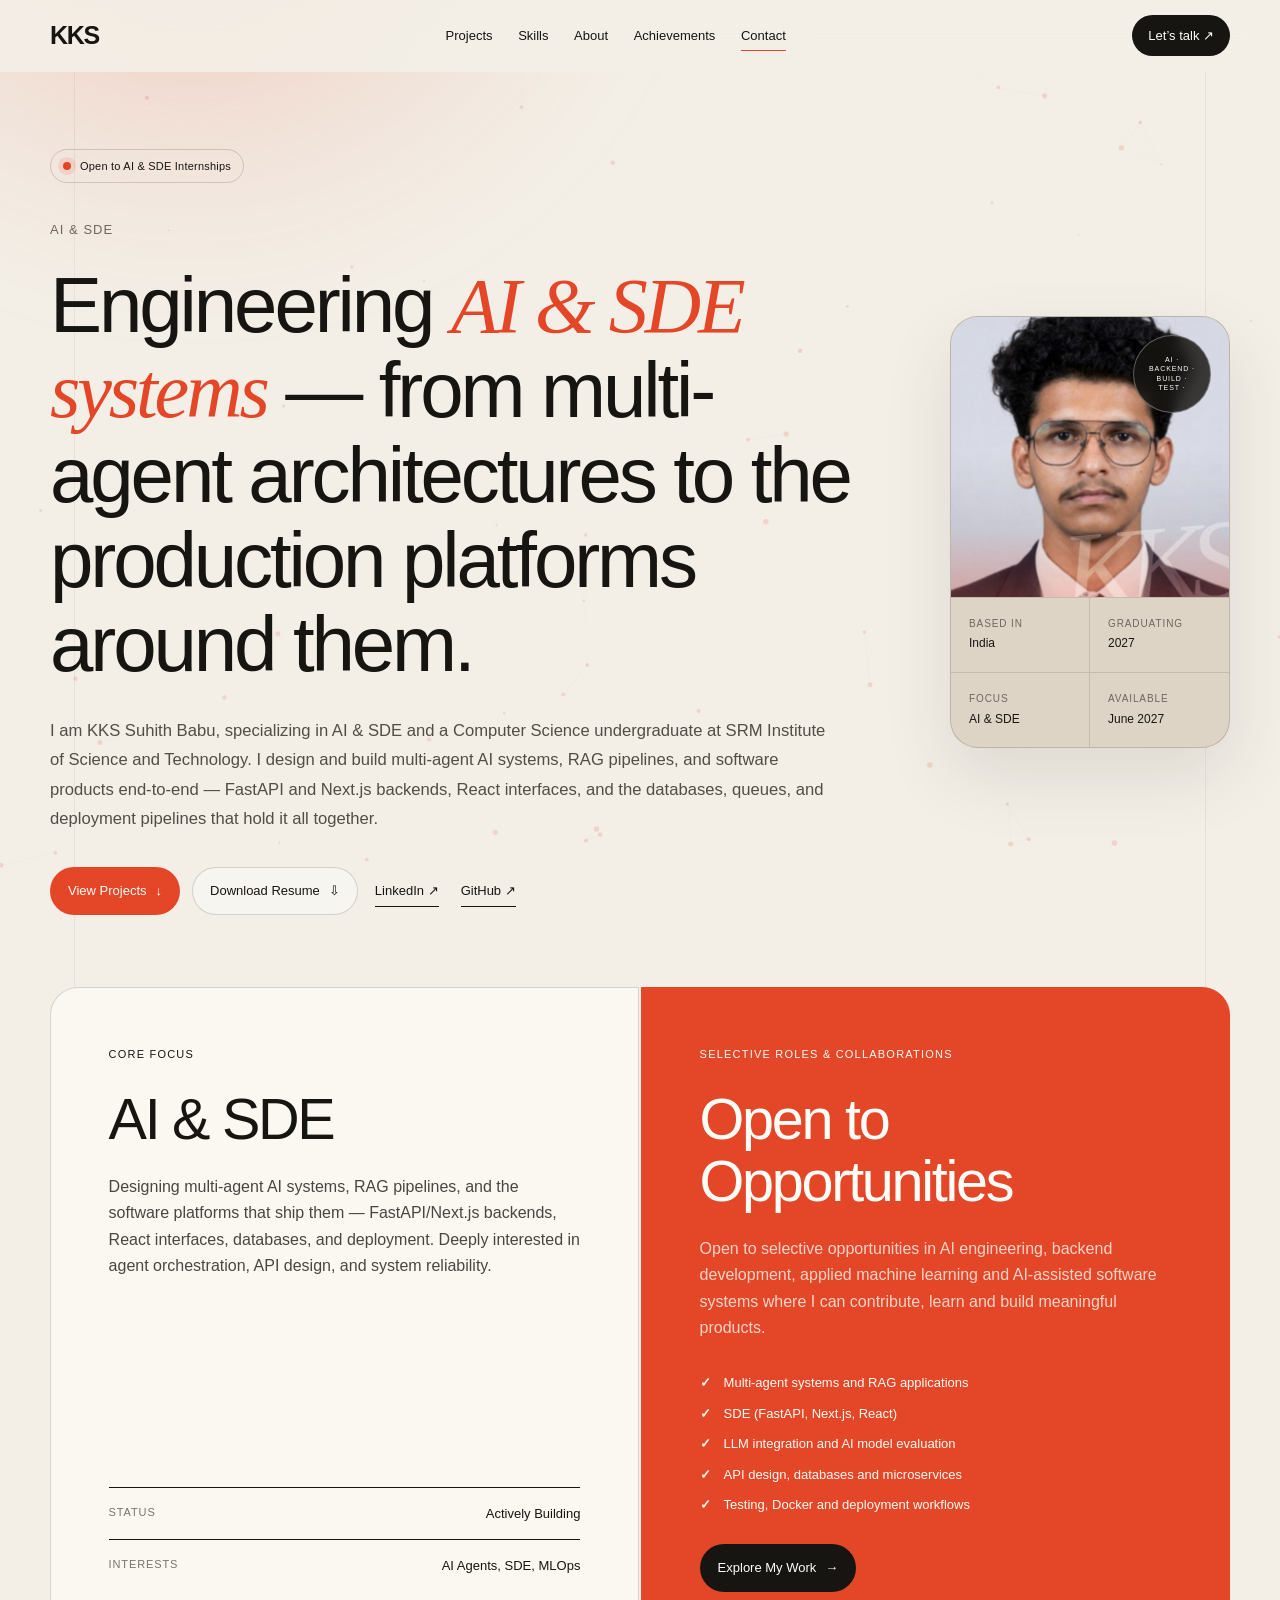
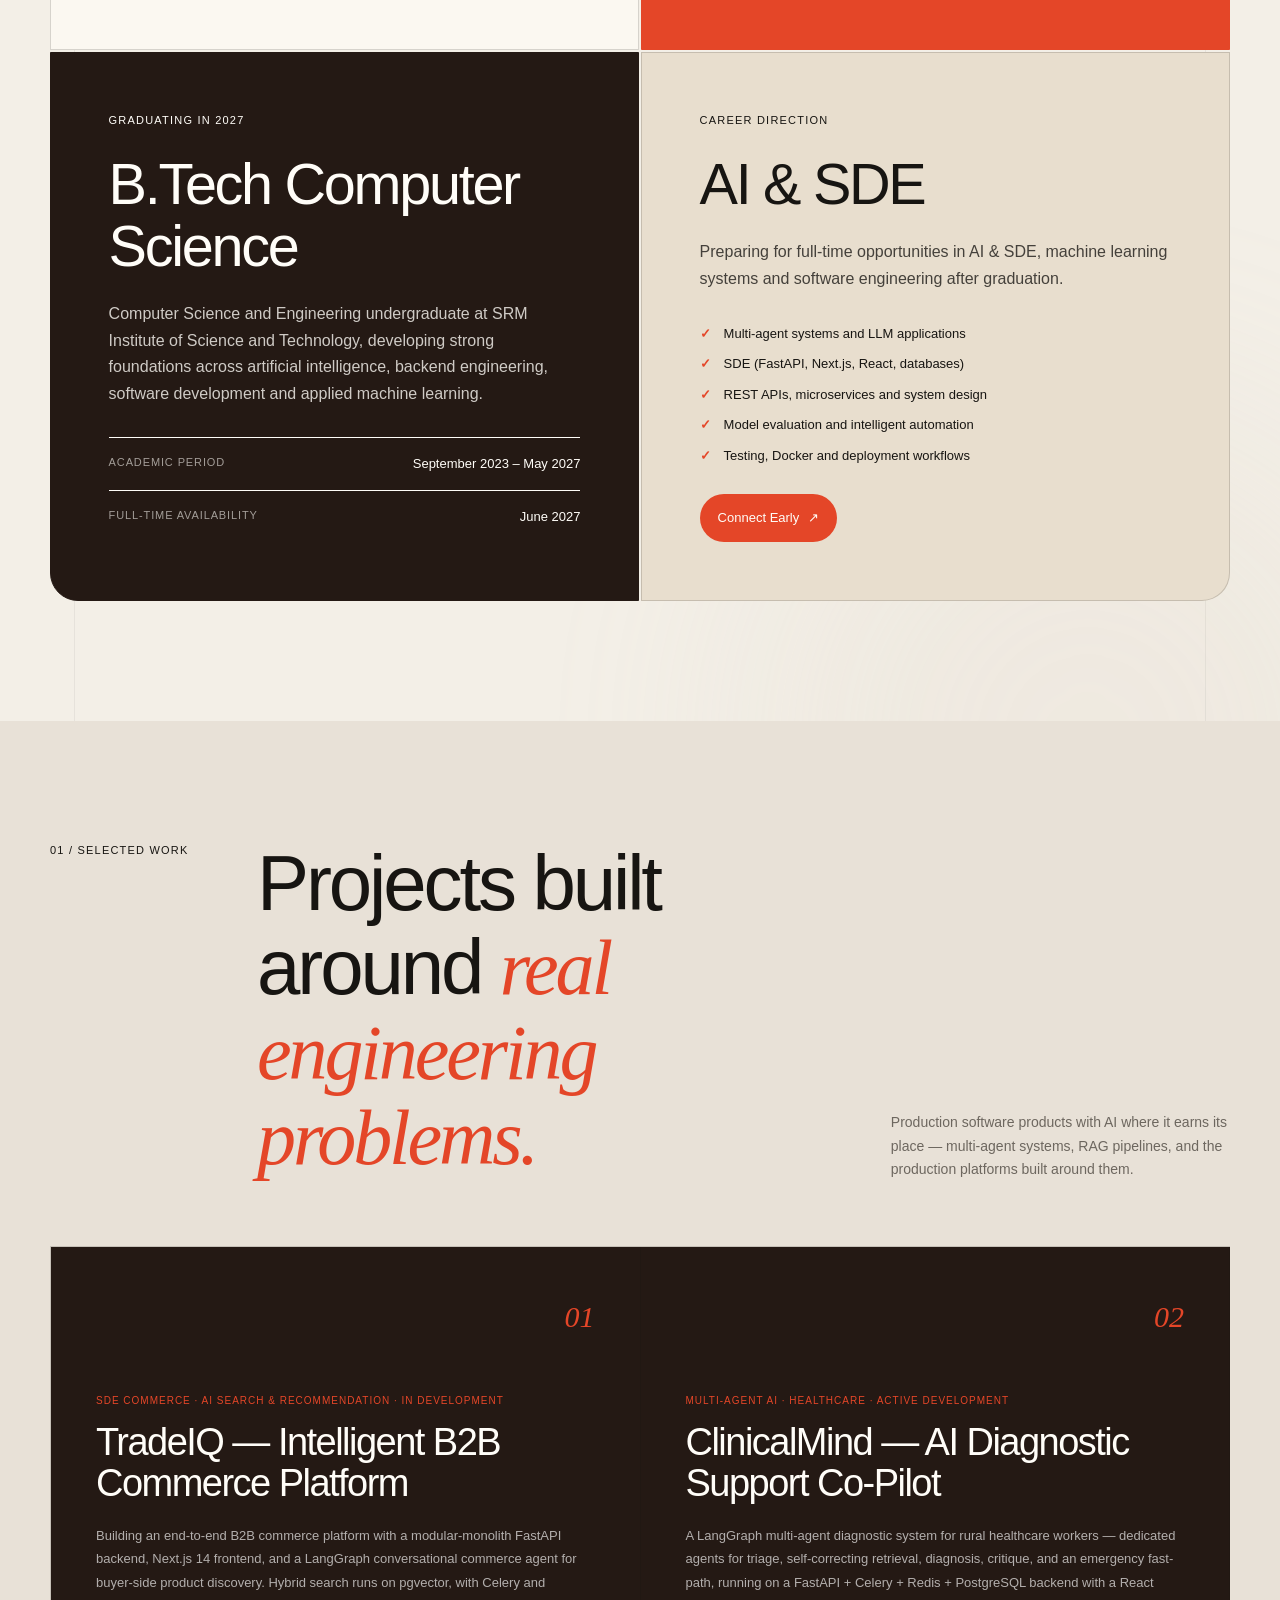
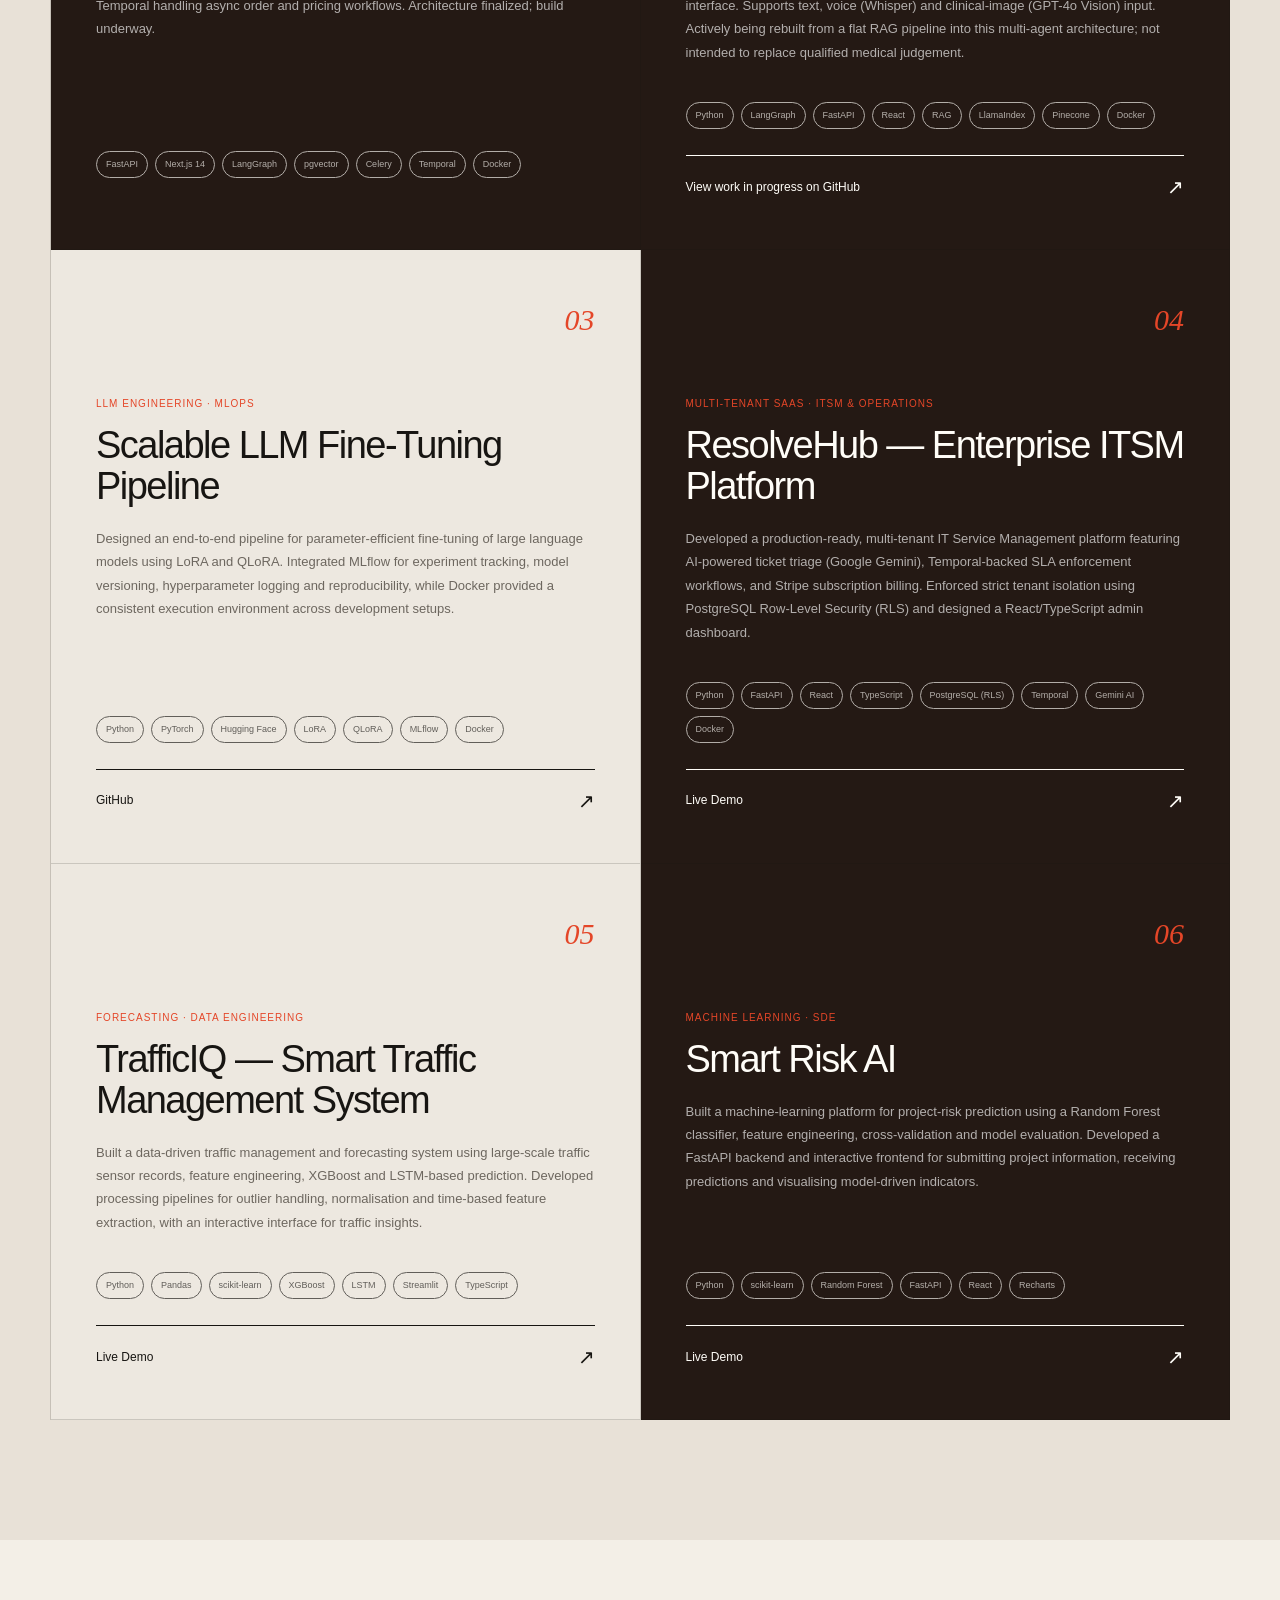
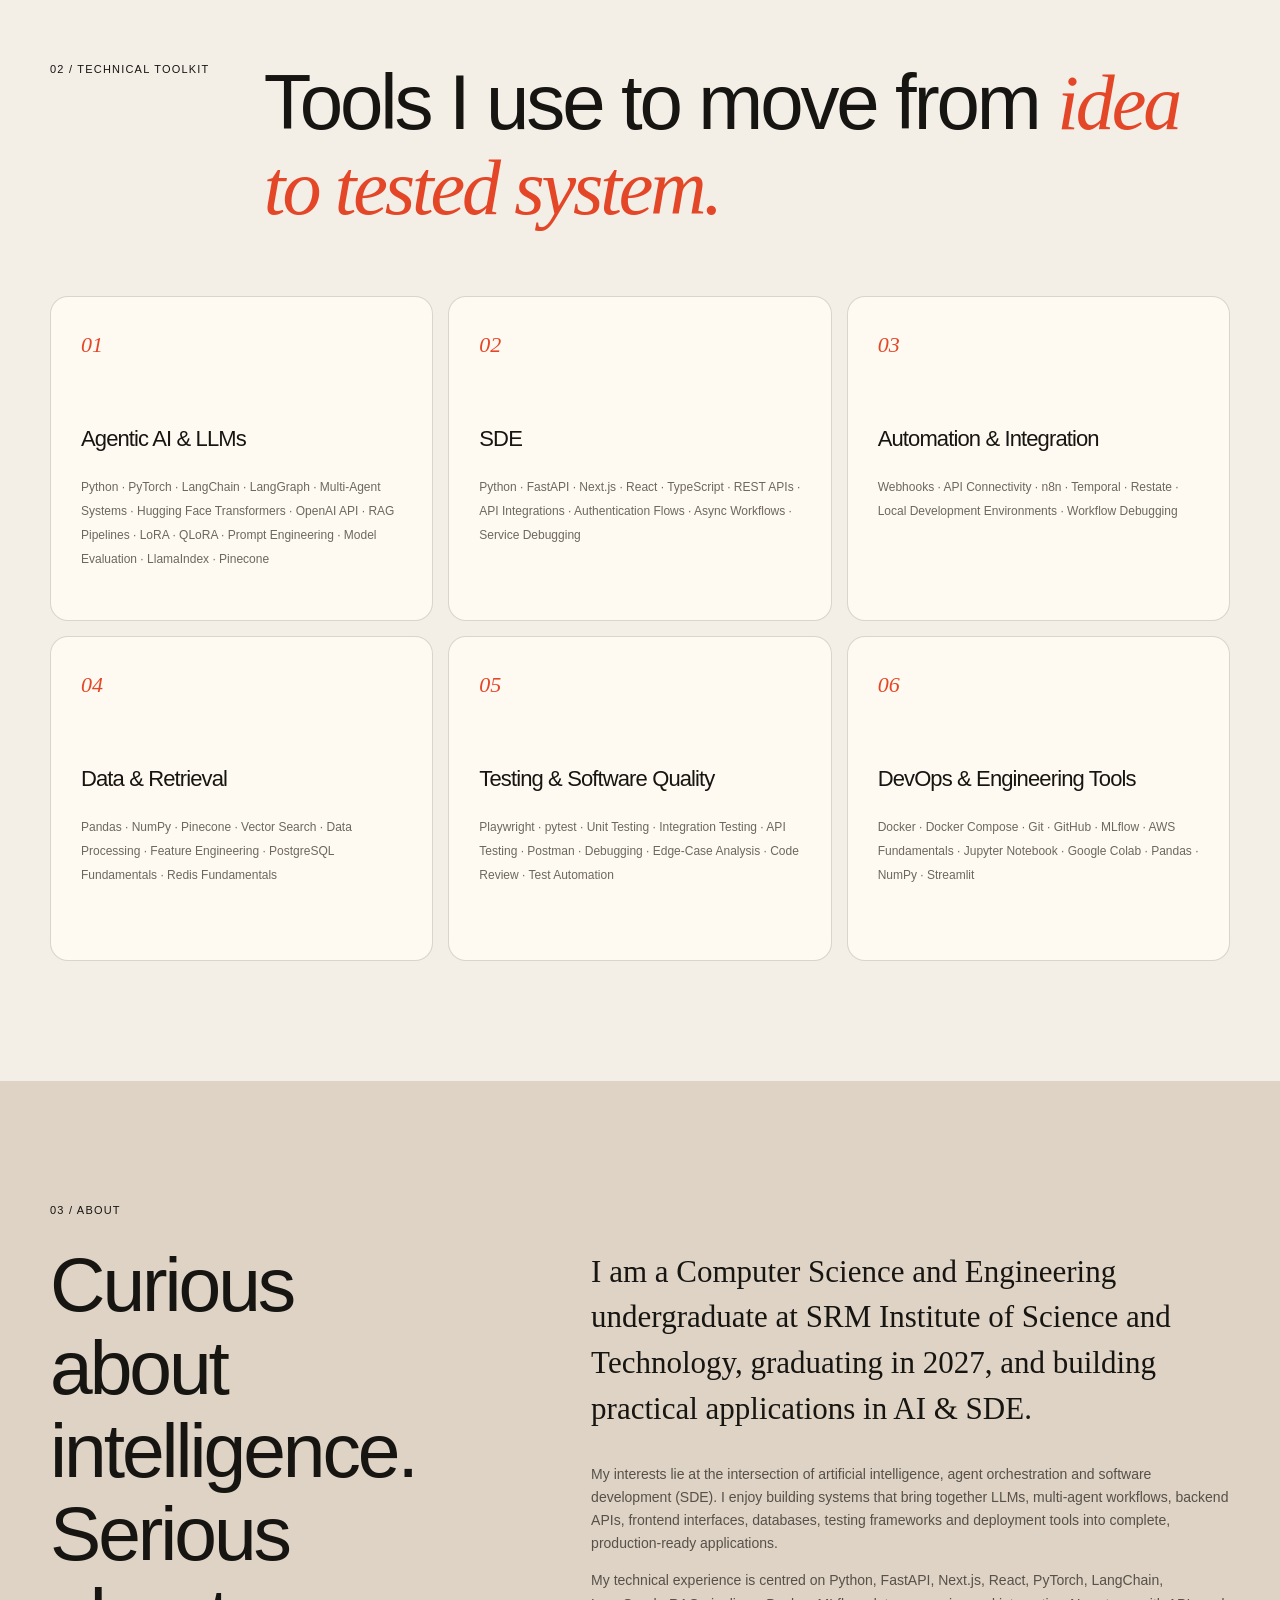
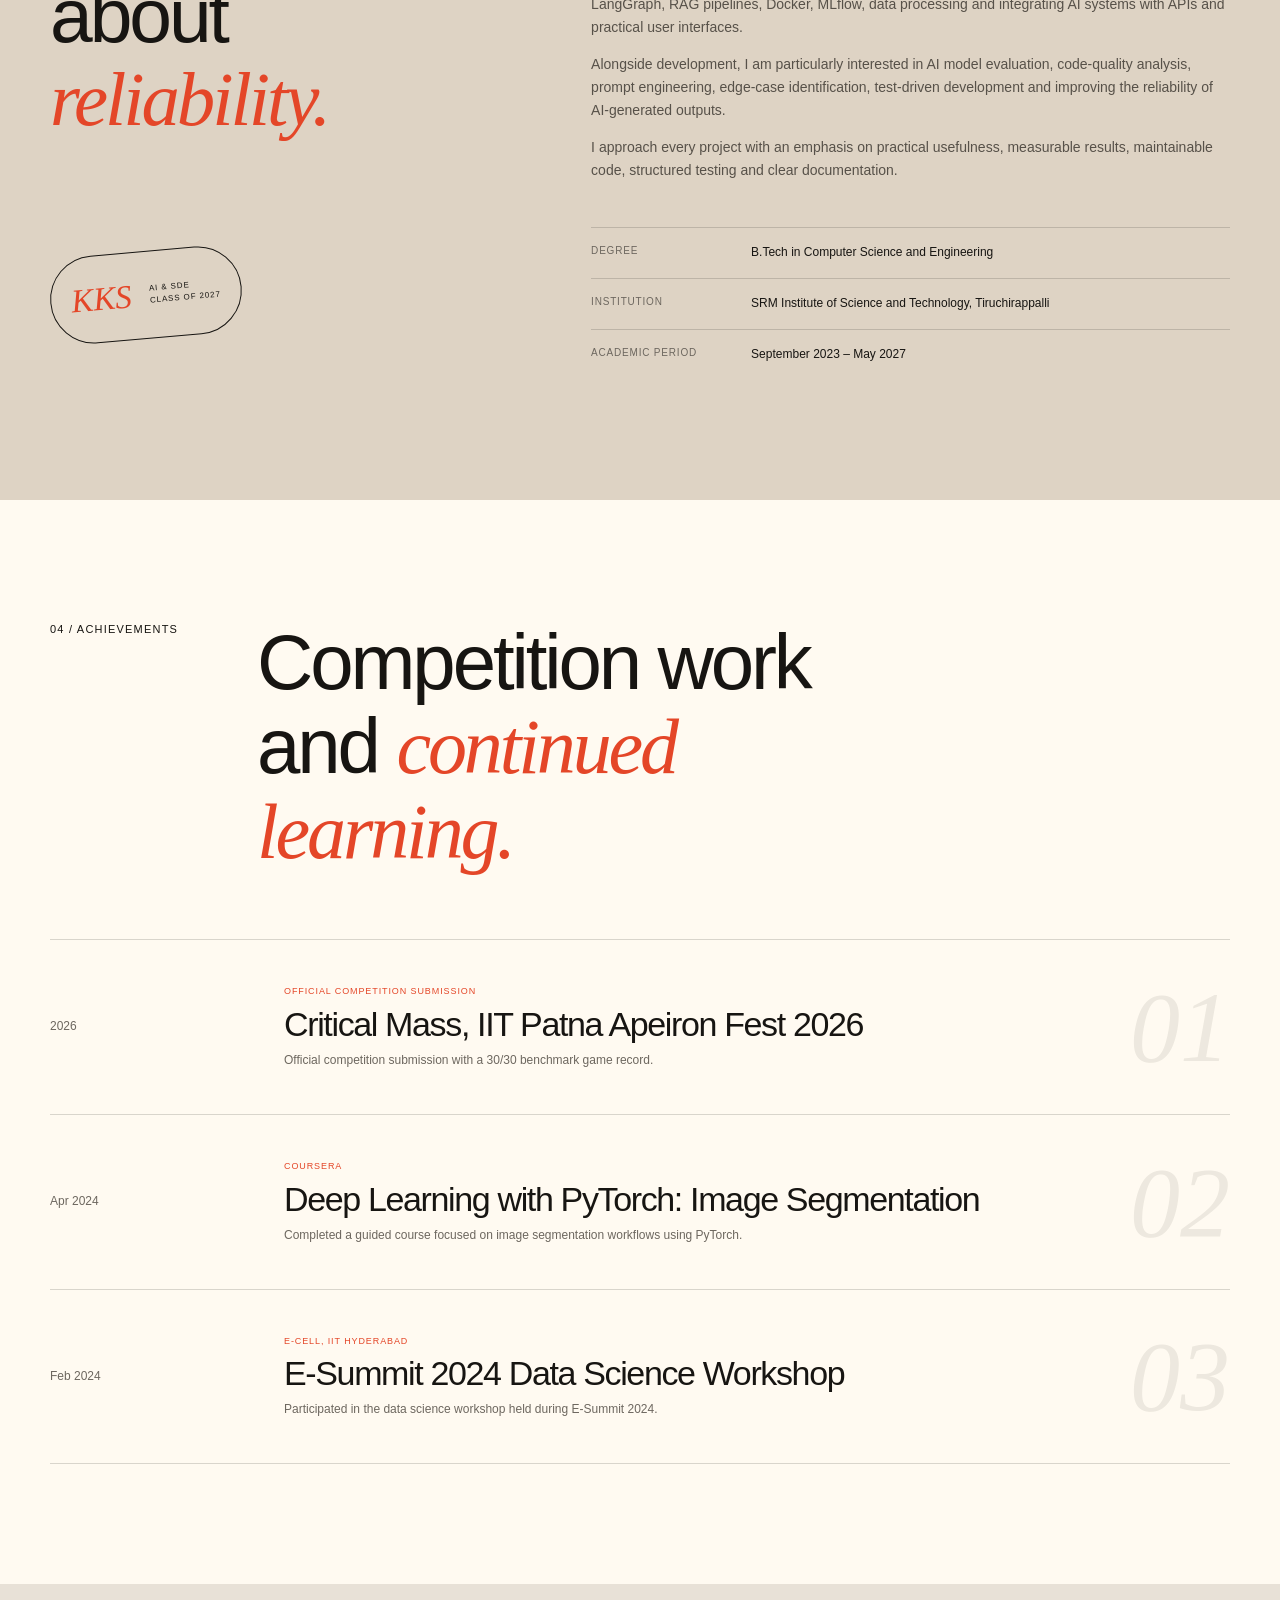
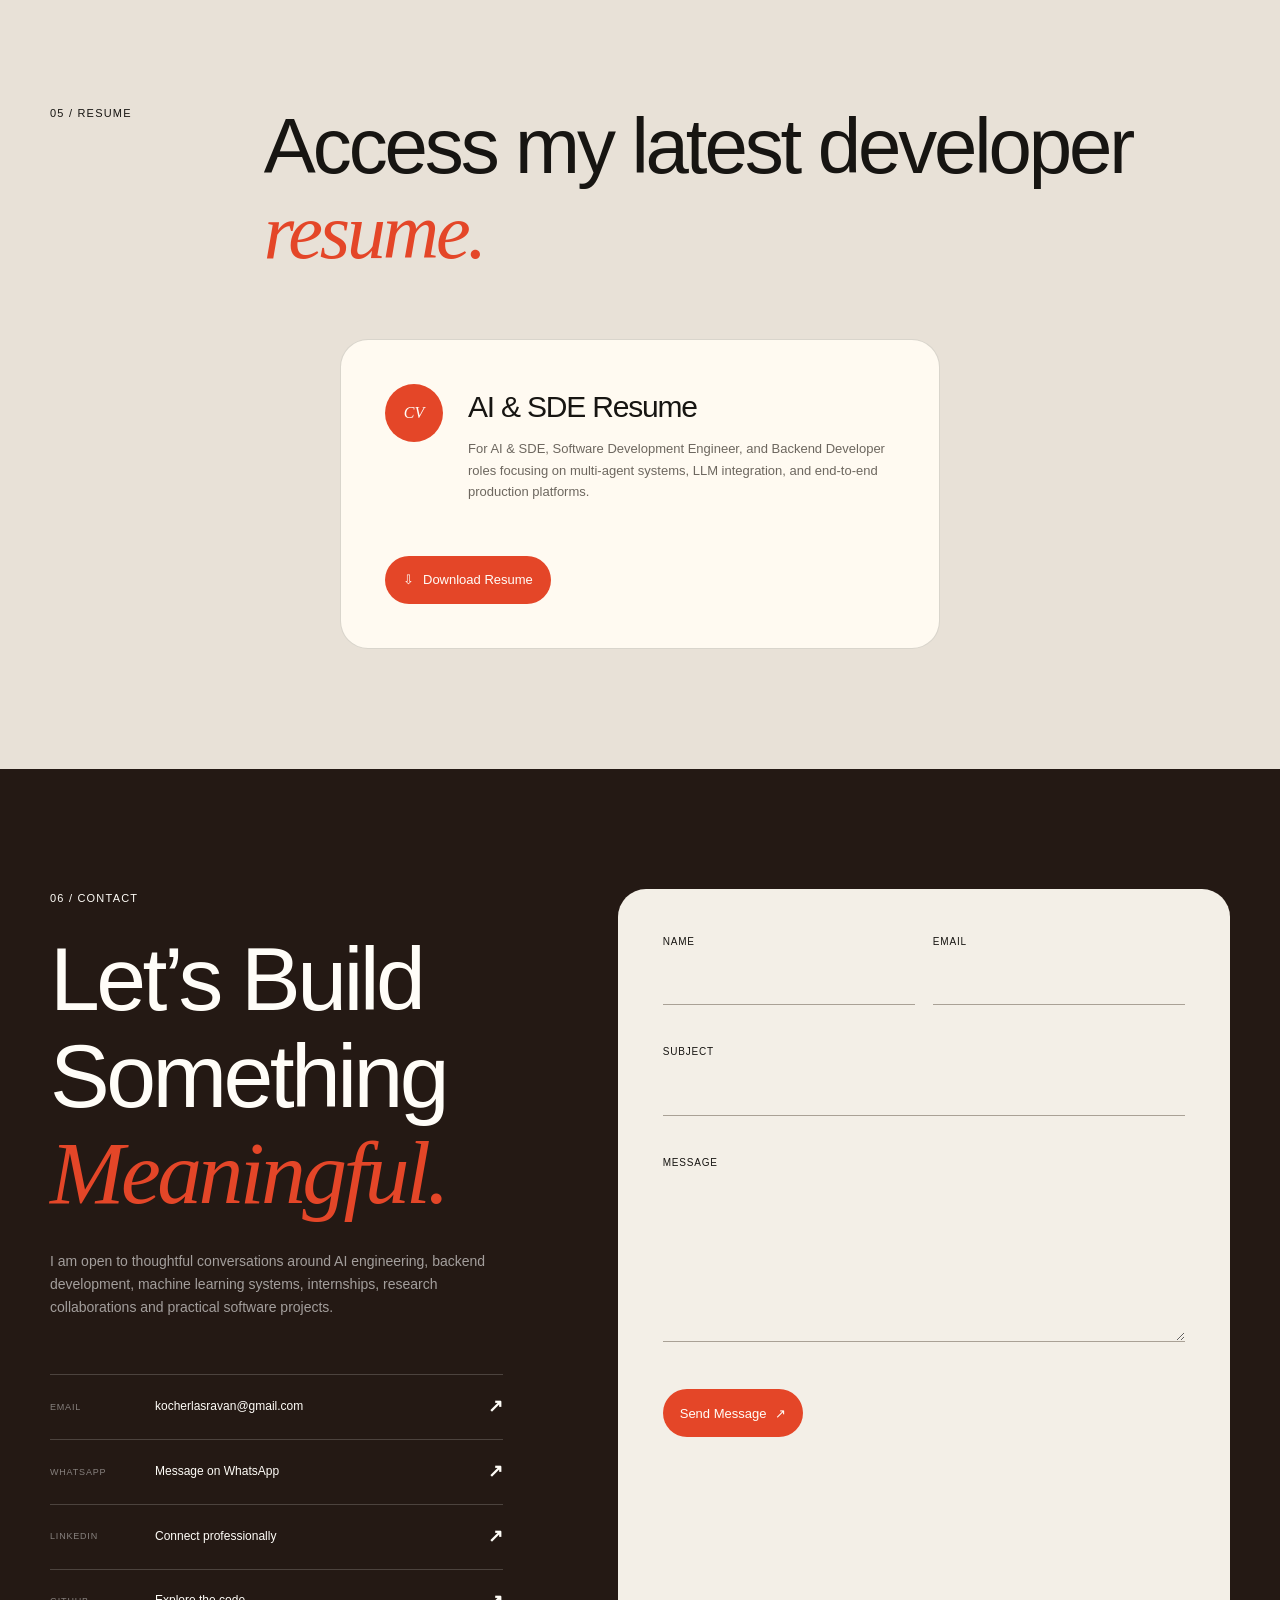
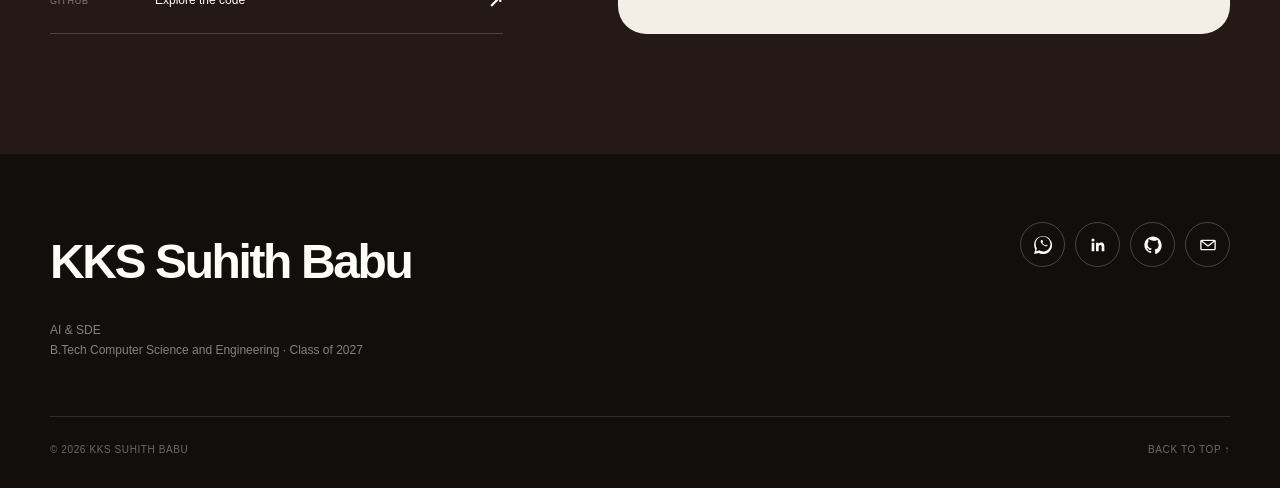
==== commit 9b3a9b8b: "Update role references to AI & SDE" ====
--- a/index.html
+++ b/index.html
@@ -3,14 +3,14 @@
 <head>
   <meta charset="utf-8">
   <meta name="viewport" content="width=device-width, initial-scale=1">
-  <title>KKS Suhith Babu | AI Engineer &amp; Full-Stack Developer</title>
-  <meta name="description" content="Portfolio of KKS Suhith Babu, an AI Engineer &amp; Full-Stack Developer and Computer Science undergraduate building multi-agent AI systems, RAG pipelines, and end-to-end full-stack products.">
+  <title>KKS Suhith Babu | AI &amp; SDE</title>
+  <meta name="description" content="Portfolio of KKS Suhith Babu, AI &amp; SDE and Computer Science undergraduate building multi-agent AI systems, RAG pipelines, and end-to-end software products.">
   <meta name="theme-color" content="#f3efe7">
   <meta property="og:type" content="website">
-  <meta property="og:title" content="KKS Suhith Babu | AI Engineer &amp; Full-Stack Developer">
-  <meta property="og:description" content="AI Engineer &amp; Full-Stack Developer building multi-agent AI systems, RAG pipelines and production full-stack platforms.">
+  <meta property="og:title" content="KKS Suhith Babu | AI &amp; SDE">
+  <meta property="og:description" content="AI &amp; SDE building multi-agent AI systems, RAG pipelines and production software platforms.">
   <meta property="og:image" content="og-preview.svg">
-  <meta property="og:image:alt" content="Portfolio preview for KKS Suhith Babu, AI Engineer &amp; Full-Stack Developer">
+  <meta property="og:image:alt" content="Portfolio preview for KKS Suhith Babu, AI &amp; SDE">
   <meta name="twitter:card" content="summary_large_image">
   <script>document.documentElement.className = 'js';</script>
   <link rel="stylesheet" href="fonts/fonts.css">
@@ -26,7 +26,7 @@
   <!-- Side rotated decorations framing the site -->
   <div class="side-decorations" aria-hidden="true">
     <div class="side-text side-text-left">KKS SUHITH BABU — PORTFOLIO 2026</div>
-    <div class="side-text side-text-right">AI ENGINEER | FULL-STACK DEVELOPER</div>
+    <div class="side-text side-text-right">AI &amp; SDE</div>
   </div>
 
   <div class="bg-blobs" aria-hidden="true">
@@ -62,10 +62,10 @@
   <main id="main">
     <section class="hero shell" aria-labelledby="hero-title">
       <div class="hero-copy">
-        <p class="status-pill reveal"><span aria-hidden="true"></span> Open to AI Engineering &amp; Full-Stack Internships</p>
-        <p class="hero-kicker reveal">AI Engineer <span>/</span> Full-Stack Developer</p>
-        <h1 id="hero-title" class="reveal">Engineering full-stack <em>AI systems</em> — from multi-agent architectures to the production platforms around them.</h1>
-        <p class="hero-summary reveal">I am KKS Suhith Babu, an AI Engineer &amp; Full-Stack Developer and a Computer Science undergraduate at SRM Institute of Science and Technology. I design and build multi-agent AI systems, RAG pipelines, and full-stack products end-to-end — FastAPI and Next.js backends, React interfaces, and the databases, queues, and deployment pipelines that hold it all together.</p>
+        <p class="status-pill reveal"><span aria-hidden="true"></span> Open to AI &amp; SDE Internships</p>
+        <p class="hero-kicker reveal">AI &amp; SDE</p>
+        <h1 id="hero-title" class="reveal">Engineering <em>AI &amp; SDE systems</em> — from multi-agent architectures to the production platforms around them.</h1>
+        <p class="hero-summary reveal">I am KKS Suhith Babu, specializing in AI &amp; SDE and a Computer Science undergraduate at SRM Institute of Science and Technology. I design and build multi-agent AI systems, RAG pipelines, and software products end-to-end — FastAPI and Next.js backends, React interfaces, and the databases, queues, and deployment pipelines that hold it all together.</p>
         <div class="hero-actions reveal" aria-label="Portfolio actions">
           <a class="button button-primary" href="#projects">View Projects <span aria-hidden="true">↓</span></a>
           <a class="button button-secondary resume-link" href="resumes/kks-suhith-babu-sde-resume.pdf" download data-resume>Download Resume <span aria-hidden="true">⇩</span></a>
@@ -85,7 +85,7 @@
         <div class="hero-aside-grid">
           <div><span>Based in</span><strong>India</strong></div>
           <div><span>Graduating</span><strong>2027</strong></div>
-          <div><span>Focus</span><strong>AI + Full-Stack</strong></div>
+          <div><span>Focus</span><strong>AI &amp; SDE</strong></div>
           <div><span>Available</span><strong>June 2027</strong></div>
         </div>
       </aside>
@@ -94,11 +94,11 @@
     <section class="opportunity shell" aria-label="Experience, availability and education overview">
       <article class="overview-card overview-card--light reveal">
         <p class="eyebrow">Core focus</p>
-        <h2>AI &amp; Full-Stack</h2>
-        <p>Designing multi-agent AI systems, RAG pipelines, and the full-stack platforms that ship them — FastAPI/Next.js backends, React interfaces, databases, and deployment. Deeply interested in agent orchestration, API design, and system reliability.</p>
+        <h2>AI &amp; SDE</h2>
+        <p>Designing multi-agent AI systems, RAG pipelines, and the software platforms that ship them — FastAPI/Next.js backends, React interfaces, databases, and deployment. Deeply interested in agent orchestration, API design, and system reliability.</p>
         <dl class="compact-meta">
           <div><dt>Status</dt><dd>Actively Building</dd></div>
-          <div><dt>Interests</dt><dd>AI Agents, Full-Stack, MLOps</dd></div>
+          <div><dt>Interests</dt><dd>AI Agents, SDE, MLOps</dd></div>
         </dl>
       </article>
 
@@ -108,7 +108,7 @@
         <p>Open to selective opportunities in AI engineering, backend development, applied machine learning and AI-assisted software systems where I can contribute, learn and build meaningful products.</p>
         <ul class="check-list">
           <li>Multi-agent systems and RAG applications</li>
-          <li>Full-stack development (FastAPI, Next.js, React)</li>
+          <li>SDE (FastAPI, Next.js, React)</li>
           <li>LLM integration and AI model evaluation</li>
           <li>API design, databases and microservices</li>
           <li>Testing, Docker and deployment workflows</li>
@@ -128,11 +128,11 @@
 
       <article class="overview-card overview-card--cream reveal">
         <p class="eyebrow">Career direction</p>
-        <h2>AI + Full-Stack</h2>
-        <p>Preparing for full-time opportunities in AI engineering, full-stack development, machine learning systems and software engineering after graduation.</p>
+        <h2>AI &amp; SDE</h2>
+        <p>Preparing for full-time opportunities in AI &amp; SDE, machine learning systems and software engineering after graduation.</p>
         <ul class="check-list">
           <li>Multi-agent systems and LLM applications</li>
-          <li>Full-stack engineering (FastAPI, Next.js, React, databases)</li>
+          <li>SDE (FastAPI, Next.js, React, databases)</li>
           <li>REST APIs, microservices and system design</li>
           <li>Model evaluation and intelligent automation</li>
           <li>Testing, Docker and deployment workflows</li>
@@ -146,15 +146,15 @@
         <header class="section-header reveal">
           <p class="eyebrow">01 / Selected work</p>
           <h2 id="projects-title">Projects built around <em>real engineering problems.</em></h2>
-          <p>Full-stack products with AI where it earns its place — multi-agent systems, RAG pipelines, and the production platforms built around them.</p>
+          <p>Production software products with AI where it earns its place — multi-agent systems, RAG pipelines, and the production platforms built around them.</p>
         </header>
         <div class="project-grid">
           <article class="project-card project-card--featured reveal">
             <div class="project-index">01</div>
             <div>
-              <p class="project-kind">Full-stack commerce · AI search &amp; recommendation · In development</p>
+              <p class="project-kind">SDE commerce · AI search &amp; recommendation · In development</p>
               <h3>TradeIQ — Intelligent B2B Commerce Platform</h3>
-              <p>Building a full-stack B2B commerce platform with a modular-monolith FastAPI backend, Next.js 14 frontend, and a LangGraph conversational commerce agent for buyer-side product discovery. Hybrid search runs on pgvector, with Celery and Temporal handling async order and pricing workflows. Architecture finalized; build underway.</p>
+              <p>Building an end-to-end B2B commerce platform with a modular-monolith FastAPI backend, Next.js 14 frontend, and a LangGraph conversational commerce agent for buyer-side product discovery. Hybrid search runs on pgvector, with Celery and Temporal handling async order and pricing workflows. Architecture finalized; build underway.</p>
             </div>
             <ul class="tag-list" aria-label="Technologies"><li>FastAPI</li><li>Next.js 14</li><li>LangGraph</li><li>pgvector</li><li>Celery</li><li>Temporal</li><li>Docker</li></ul>
           </article>
@@ -206,7 +206,7 @@
           <article class="project-card project-card--featured reveal">
             <div class="project-index">06</div>
             <div>
-              <p class="project-kind">Machine learning · Full stack</p>
+              <p class="project-kind">Machine learning · SDE</p>
               <h3>Smart Risk AI</h3>
               <p>Built a machine-learning platform for project-risk prediction using a Random Forest classifier, feature engineering, cross-validation and model evaluation. Developed a FastAPI backend and interactive frontend for submitting project information, receiving predictions and visualising model-driven indicators.</p>
             </div>
@@ -226,7 +226,7 @@
         </header>
         <div class="skills-grid">
           <article class="skill-card reveal"><span>01</span><h3>Agentic AI &amp; LLMs</h3><p>Python · PyTorch · LangChain · LangGraph · Multi-Agent Systems · Hugging Face Transformers · OpenAI API · RAG Pipelines · LoRA · QLoRA · Prompt Engineering · Model Evaluation · LlamaIndex · Pinecone</p></article>
-          <article class="skill-card reveal"><span>02</span><h3>Full-Stack Engineering</h3><p>Python · FastAPI · Next.js · React · TypeScript · REST APIs · API Integrations · Authentication Flows · Async Workflows · Service Debugging</p></article>
+          <article class="skill-card reveal"><span>02</span><h3>SDE</h3><p>Python · FastAPI · Next.js · React · TypeScript · REST APIs · API Integrations · Authentication Flows · Async Workflows · Service Debugging</p></article>
           <article class="skill-card reveal"><span>03</span><h3>Automation &amp; Integration</h3><p>Webhooks · API Connectivity · n8n · Temporal · Restate · Local Development Environments · Workflow Debugging</p></article>
           <article class="skill-card reveal"><span>04</span><h3>Data &amp; Retrieval</h3><p>Pandas · NumPy · Pinecone · Vector Search · Data Processing · Feature Engineering · PostgreSQL Fundamentals · Redis Fundamentals</p></article>
           <article class="skill-card reveal"><span>05</span><h3>Testing &amp; Software Quality</h3><p>Playwright · pytest · Unit Testing · Integration Testing · API Testing · Postman · Debugging · Edge-Case Analysis · Code Review · Test Automation</p></article>
@@ -240,11 +240,11 @@
         <div class="about-title reveal">
           <p class="eyebrow">03 / About</p>
           <h2 id="about-title">Curious about intelligence. Serious about <em>reliability.</em></h2>
-          <div class="about-stamp" aria-hidden="true"><span>KKS</span><small>AI + FULL-STACK<br>CLASS OF 2027</small></div>
+          <div class="about-stamp" aria-hidden="true"><span>KKS</span><small>AI &amp; SDE<br>CLASS OF 2027</small></div>
         </div>
         <div class="about-copy reveal">
-          <p class="lead">I am a Computer Science and Engineering undergraduate at SRM Institute of Science and Technology, graduating in 2027, and building practical applications as an AI Engineer &amp; Full-Stack Developer.</p>
-          <p>My interests lie at the intersection of artificial intelligence, agent orchestration and full-stack software development. I enjoy building systems that bring together LLMs, multi-agent workflows, backend APIs, frontend interfaces, databases, testing frameworks and deployment tools into complete, production-ready applications.</p>
+          <p class="lead">I am a Computer Science and Engineering undergraduate at SRM Institute of Science and Technology, graduating in 2027, and building practical applications in AI &amp; SDE.</p>
+          <p>My interests lie at the intersection of artificial intelligence, agent orchestration and software development (SDE). I enjoy building systems that bring together LLMs, multi-agent workflows, backend APIs, frontend interfaces, databases, testing frameworks and deployment tools into complete, production-ready applications.</p>
           <p>My technical experience is centred on Python, FastAPI, Next.js, React, PyTorch, LangChain, LangGraph, RAG pipelines, Docker, MLflow, data processing and integrating AI systems with APIs and practical user interfaces.</p>
           <p>Alongside development, I am particularly interested in AI model evaluation, code-quality analysis, prompt engineering, edge-case identification, test-driven development and improving the reliability of AI-generated outputs.</p>
           <p>I approach every project with an emphasis on practical usefulness, measurable results, maintainable code, structured testing and clear documentation.</p>
@@ -281,8 +281,8 @@
           <article class="resume-card reveal">
             <span class="resume-icon" aria-hidden="true">CV</span>
             <div>
-              <h3>AI Engineer / Full-Stack Developer Resume</h3>
-              <p>For AI Engineer, Full-Stack Developer, and Backend Developer roles focusing on multi-agent systems, LLM integration, and end-to-end production platforms.</p>
+              <h3>AI &amp; SDE Resume</h3>
+              <p>For AI &amp; SDE, Software Development Engineer, and Backend Developer roles focusing on multi-agent systems, LLM integration, and end-to-end production platforms.</p>
             </div>
             <a class="button button-primary resume-link" href="resumes/kks-suhith-babu-sde-resume.pdf" download data-resume><span aria-hidden="true">⇩</span> Download Resume</a>
           </article>
@@ -320,7 +320,7 @@
 
   <footer class="footer" id="site-footer">
     <div class="shell footer-grid">
-      <div><a class="footer-brand" href="#top">KKS Suhith Babu</a><p>AI Engineer | Full-Stack Developer<br>B.Tech Computer Science and Engineering · Class of 2027</p></div>
+      <div><a class="footer-brand" href="#top">KKS Suhith Babu</a><p>AI &amp; SDE<br>B.Tech Computer Science and Engineering · Class of 2027</p></div>
       <div class="footer-socials" aria-label="Social links">
         <a href="https://wa.me/919390352564" target="_blank" rel="noopener noreferrer" aria-label="WhatsApp">
           <svg viewBox="0 0 24 24" aria-hidden="true"><path d="M.057 24l1.687-6.163c-1.041-1.804-1.588-3.849-1.587-5.946C.003 5.37 5.378 0 12.037 0c3.223.001 6.253 1.257 8.53 3.539 2.277 2.282 3.532 5.312 3.53 8.534-.005 6.658-5.38 12.029-12.037 12.029-2.006-.001-3.973-.5-5.713-1.448L0 24zm6.59-4.846c1.666.988 3.311 1.493 5.429 1.495 5.432 0 9.851-4.387 9.855-9.782.002-2.614-1.013-5.074-2.859-6.927C17.207 2.083 14.745.82 12.030 0.82c-5.436 0-9.856 4.387-9.86 9.78-.001 2.203.58 4.225 1.685 6.13l-.99 3.616 3.73-.974zm12.196-6.177c-.33-.165-1.951-.963-2.253-1.074-.3-.11-.52-.165-.74.165-.22.33-.85.107-1.04.127-.19.02-.38-.09-.71-.255-1.401-.692-2.316-1.554-2.905-2.571-.165-.285-.015-.438.127-.58.128-.127.285-.33.428-.495.143-.165.19-.275.285-.458.095-.183.047-.344-.024-.51-.07-.165-.52-1.266-.713-1.73-.188-.454-.378-.393-.52-.4h-.443c-.152 0-.4.057-.61.285-.21.228-.8.78-.8 1.902 0 1.12.81 2.202.922 2.356.113.153 1.59 2.43 3.853 3.407.538.232.957.37 1.283.475.54.17 1.03.146 1.417.089.432-.064 1.328-.543 1.514-1.066.187-.523.187-.972.13-1.066-.056-.094-.207-.15-.537-.315z" fill="currentColor"/></svg>
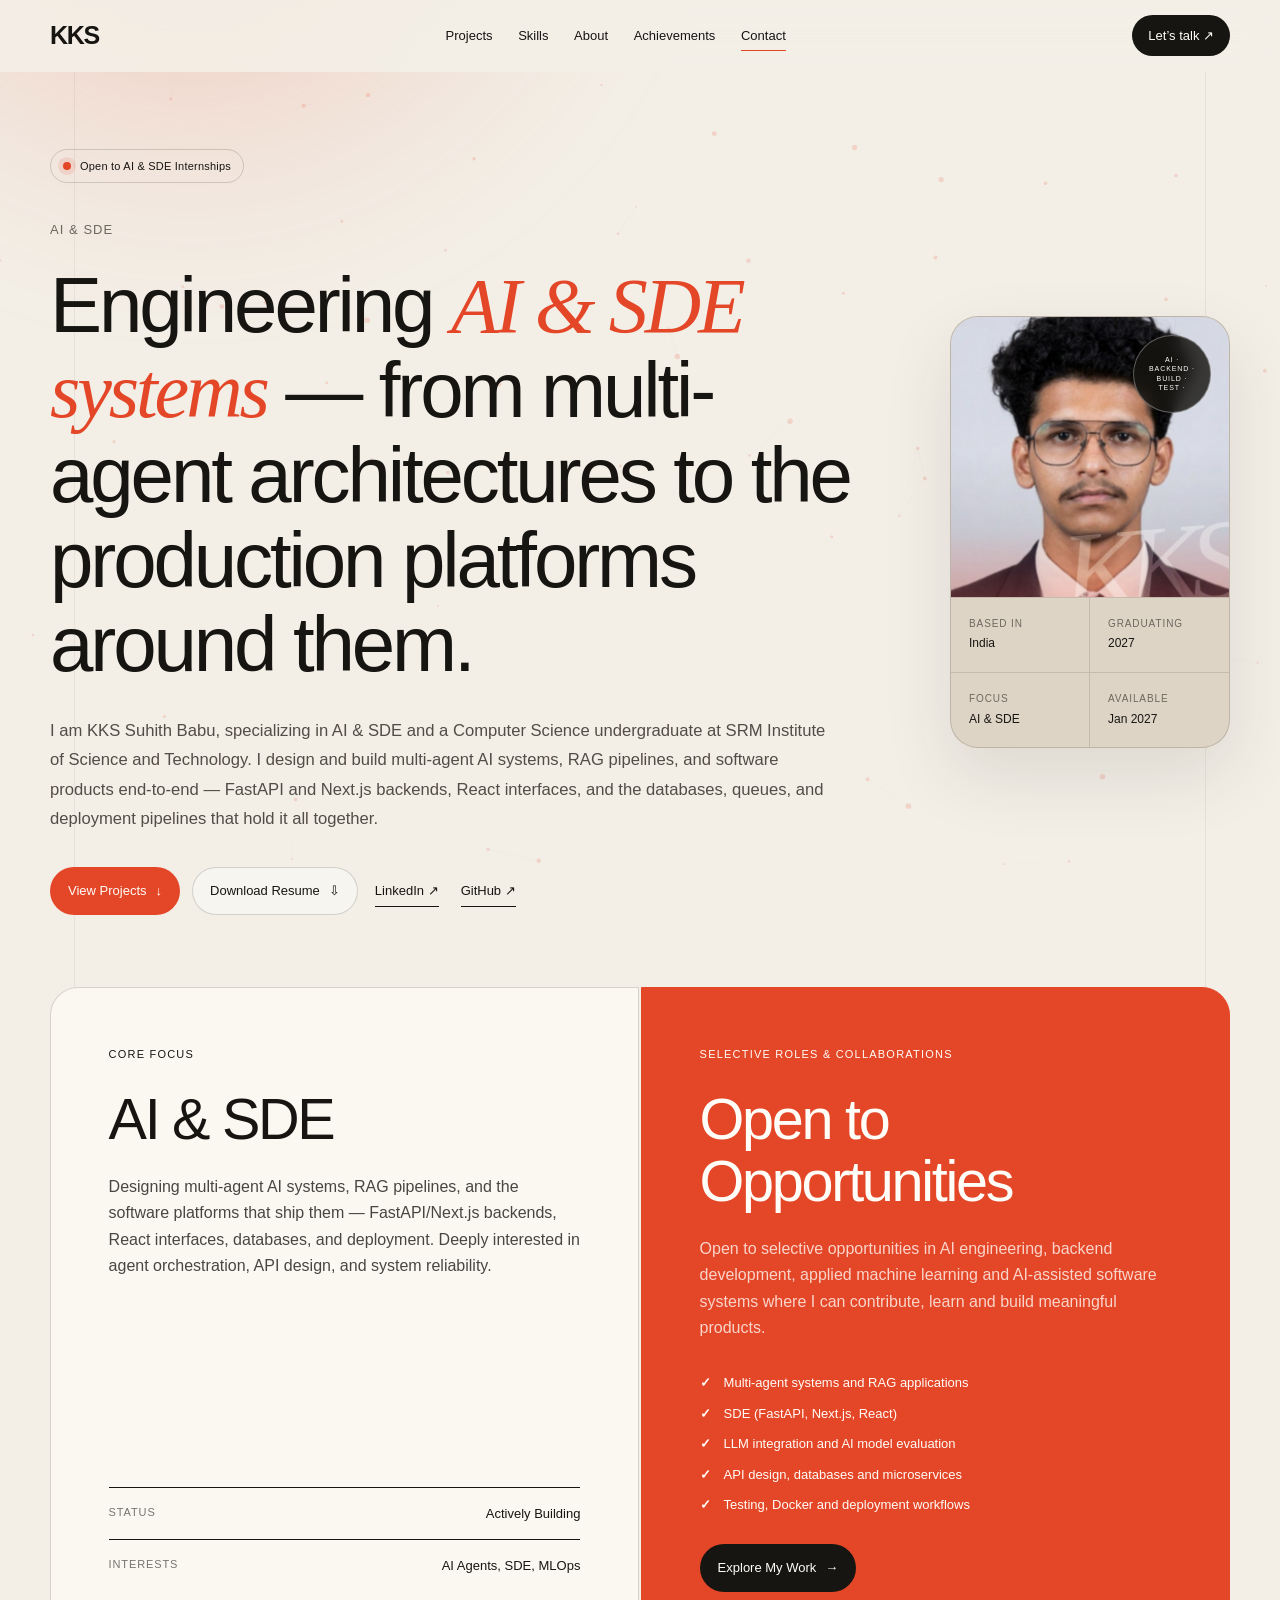
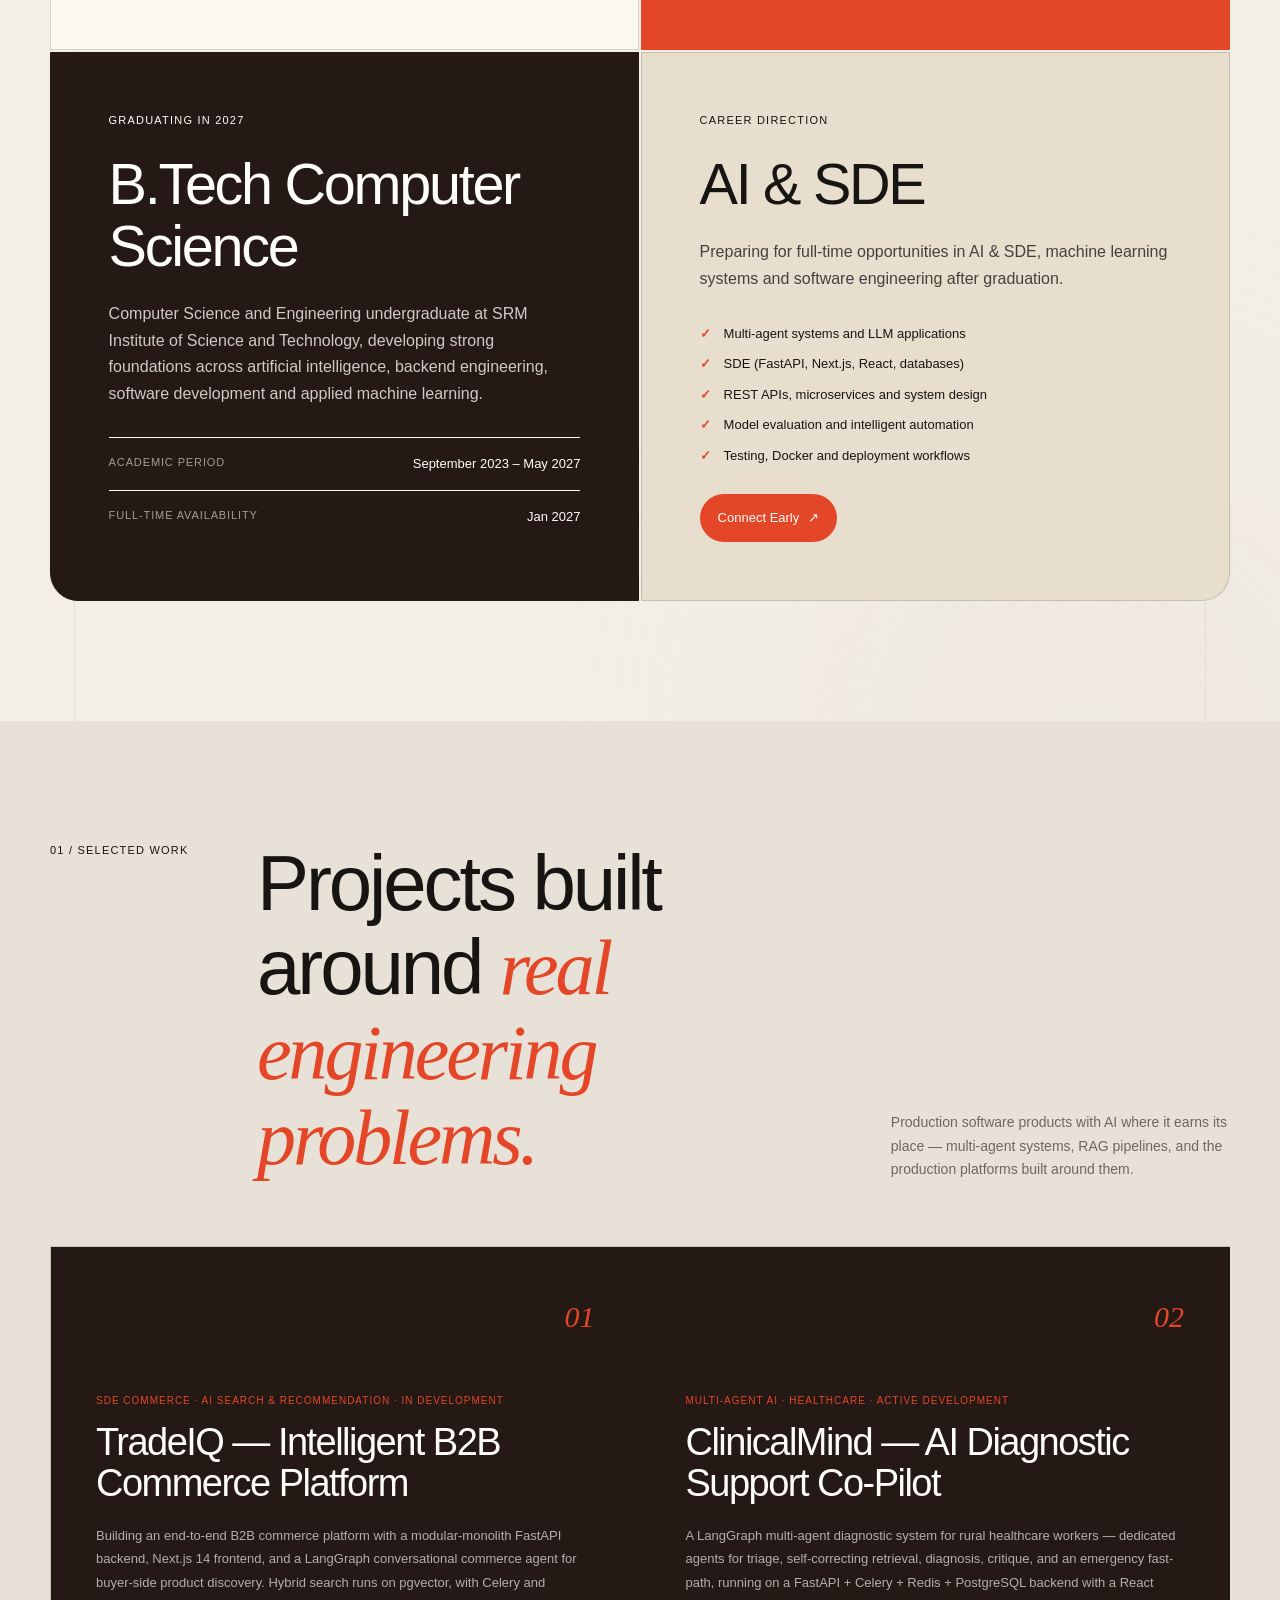
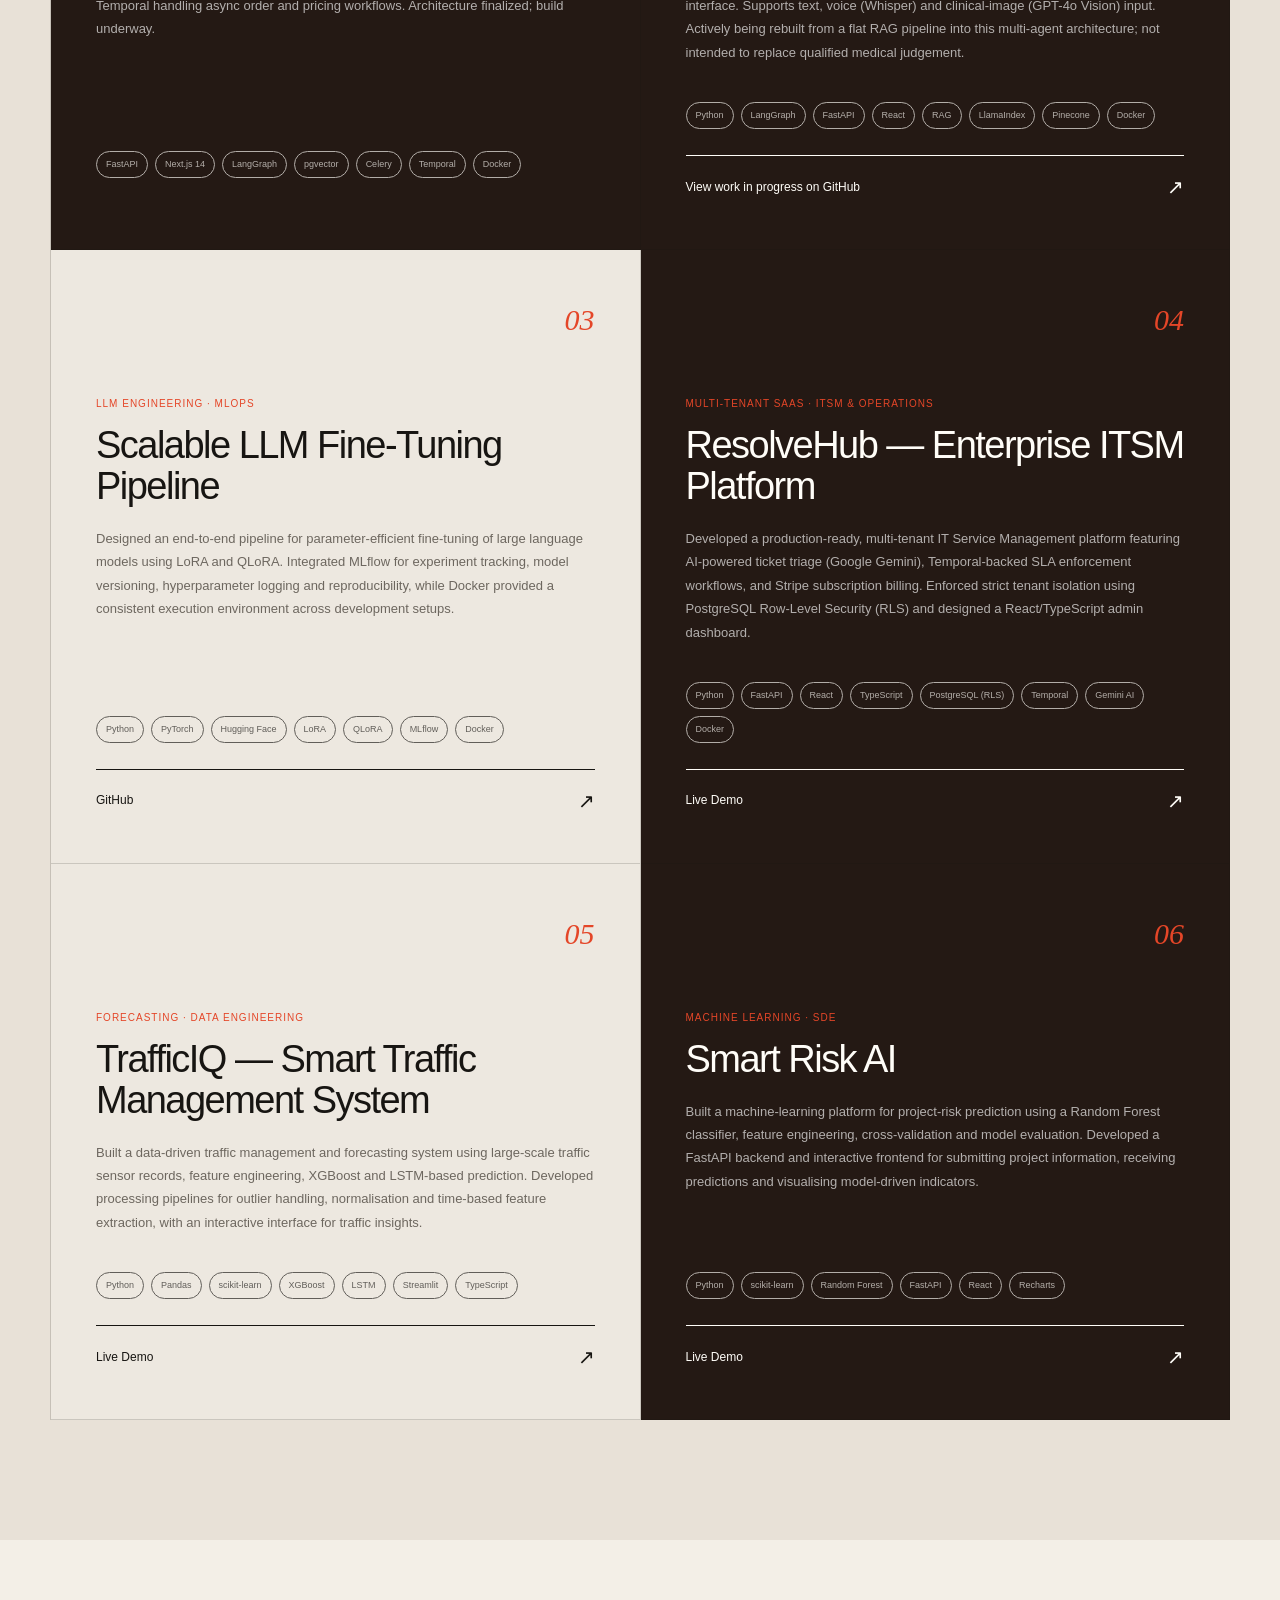
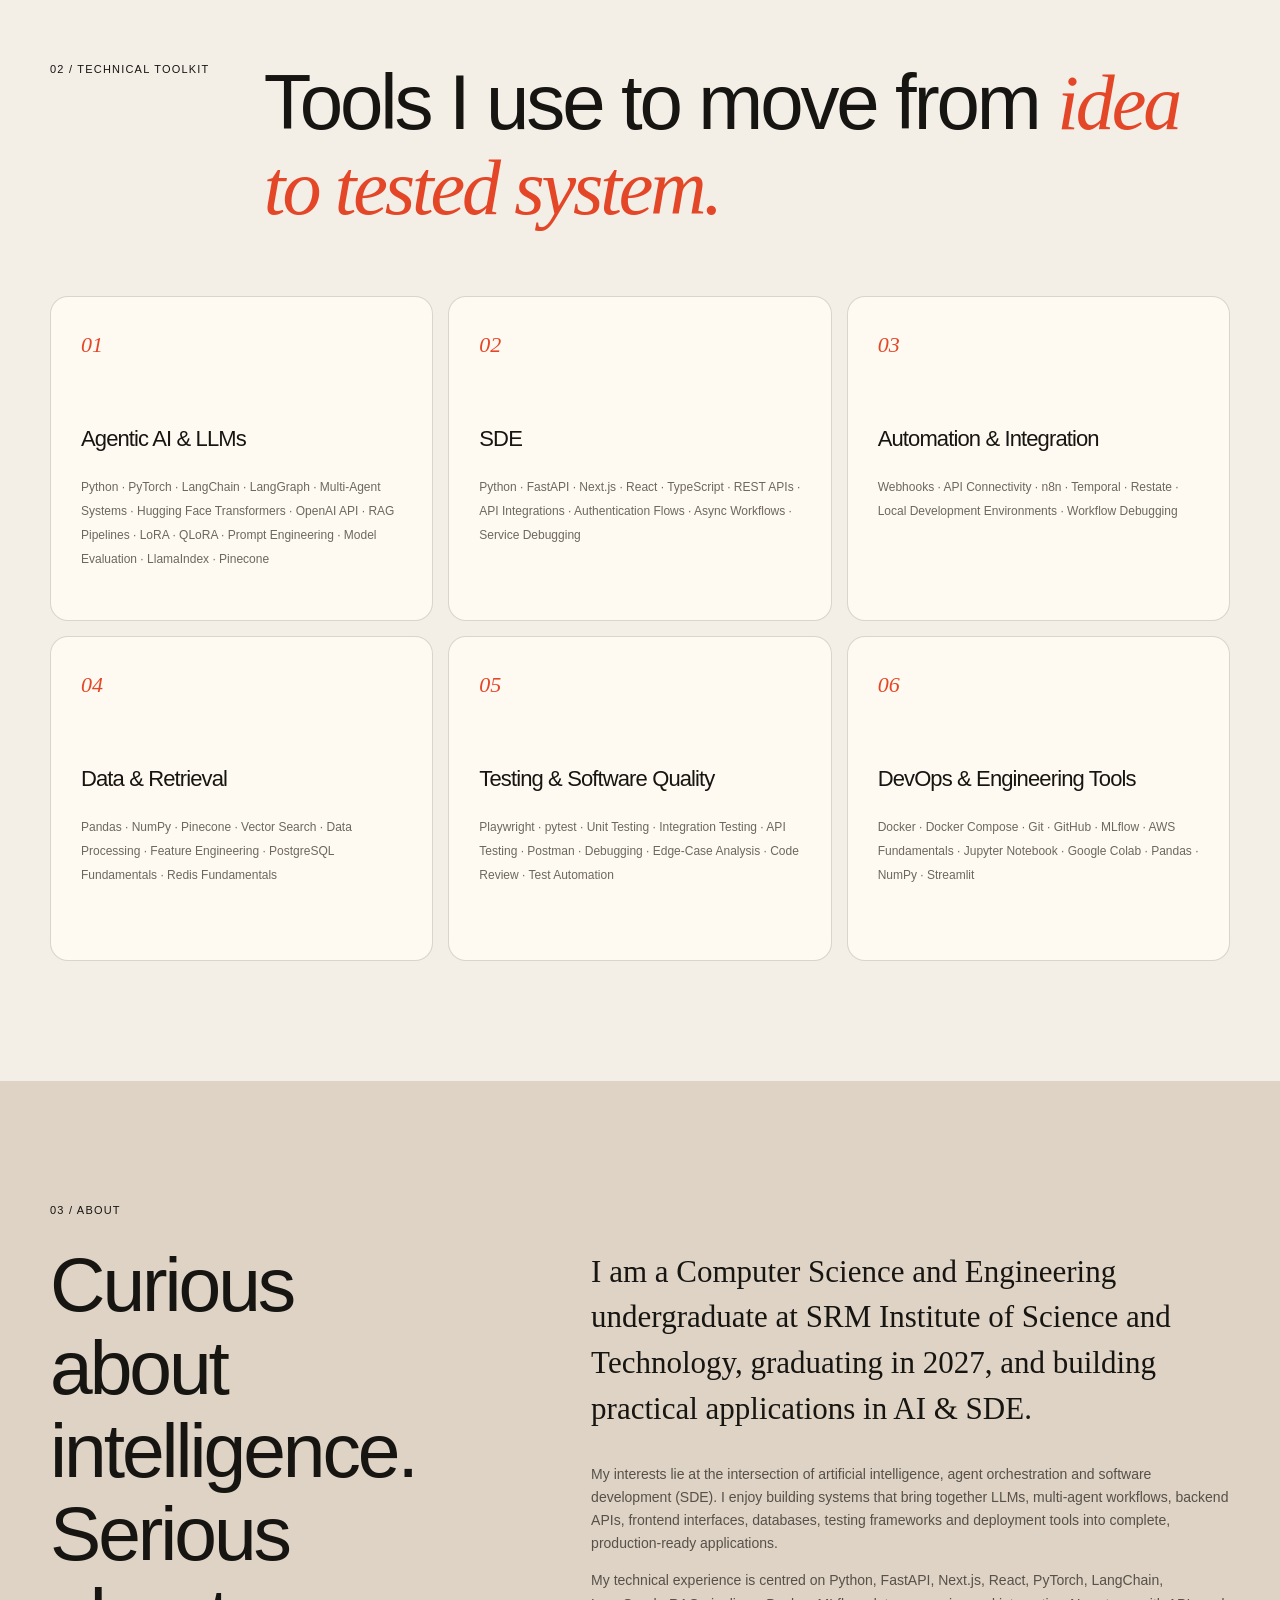
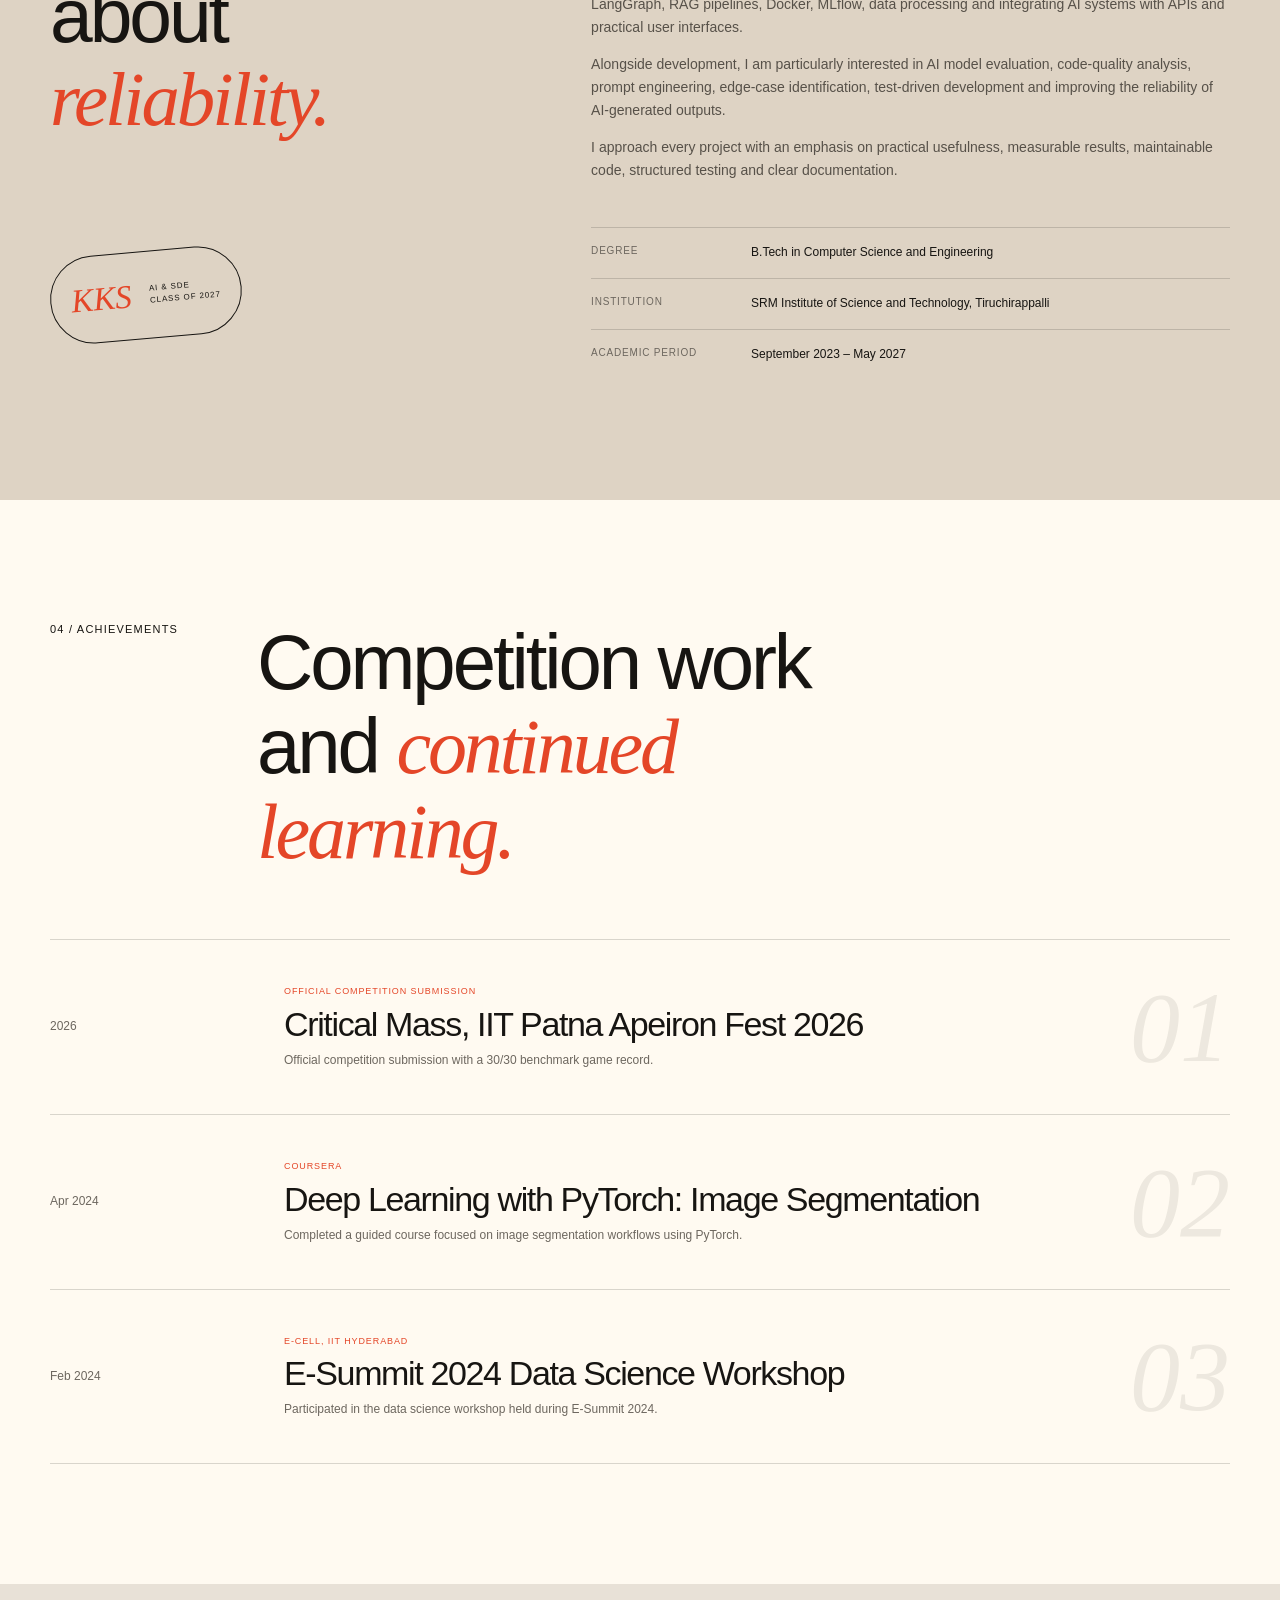
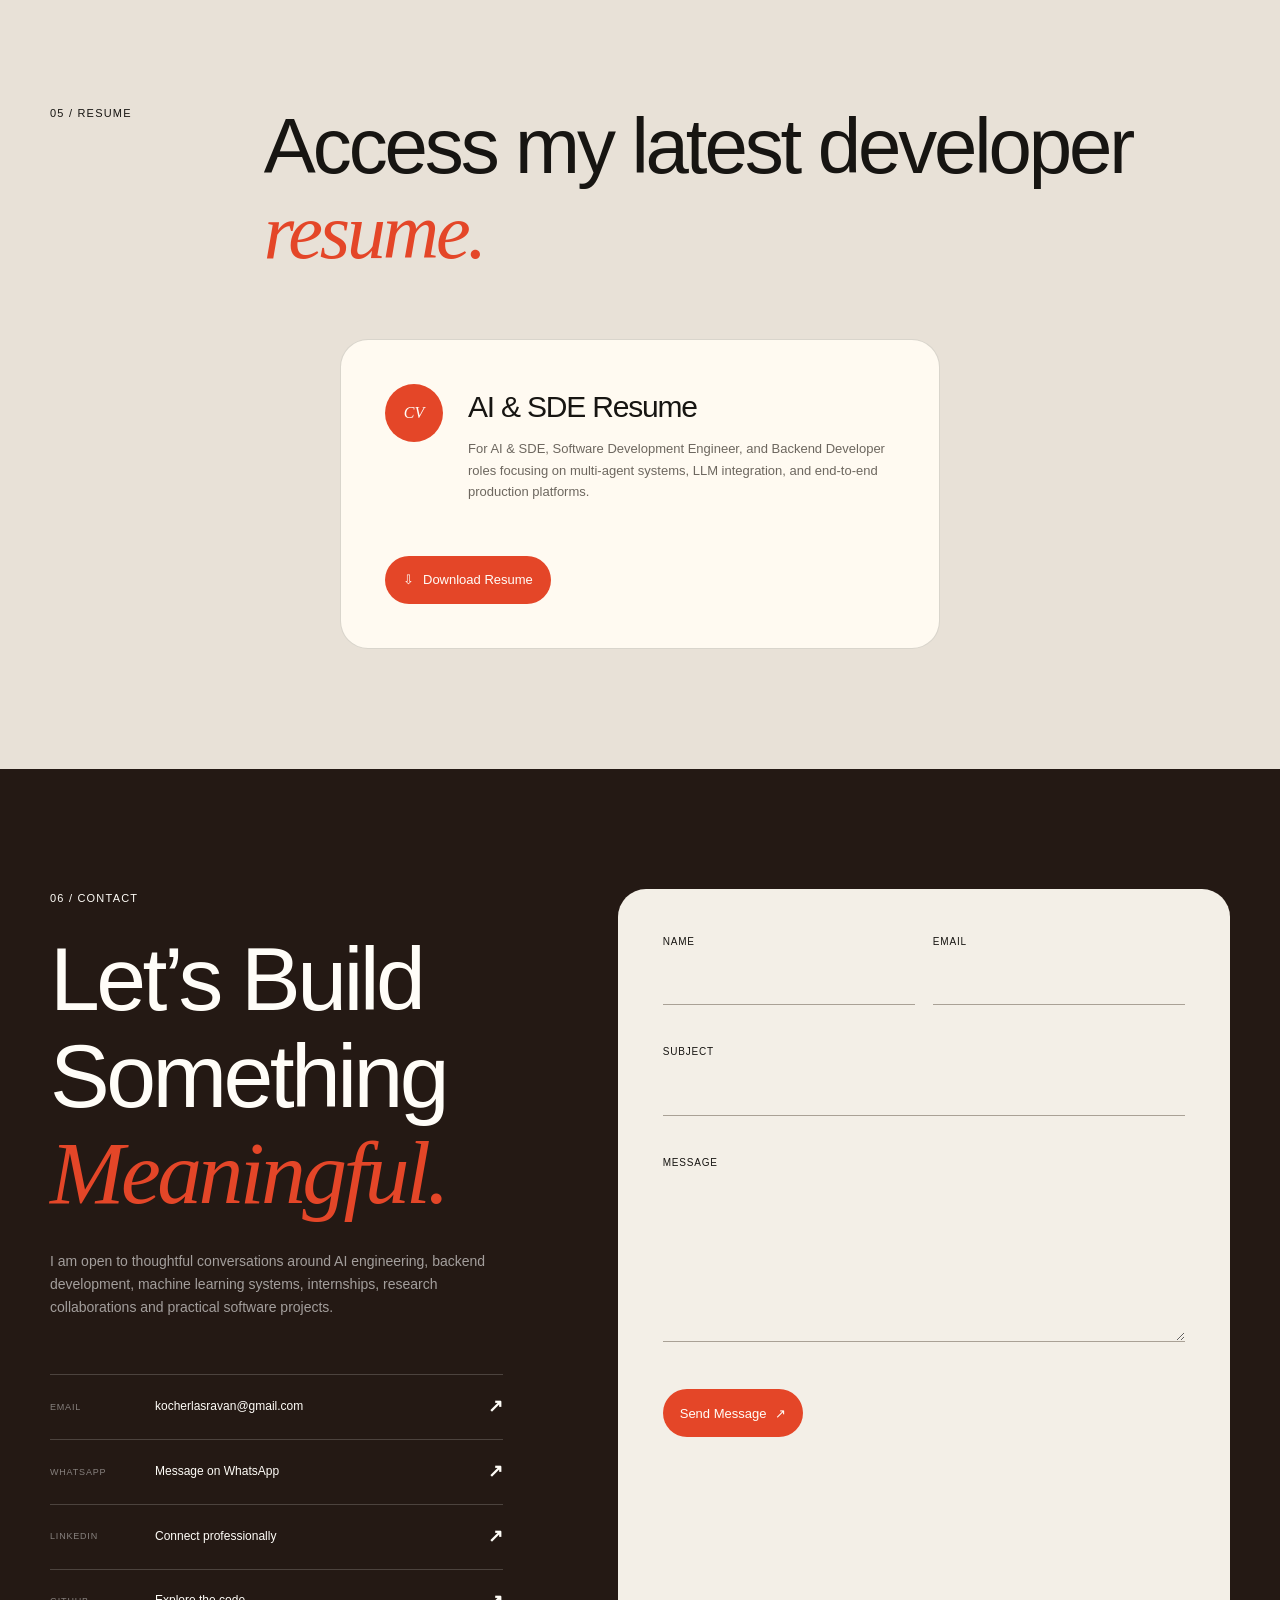
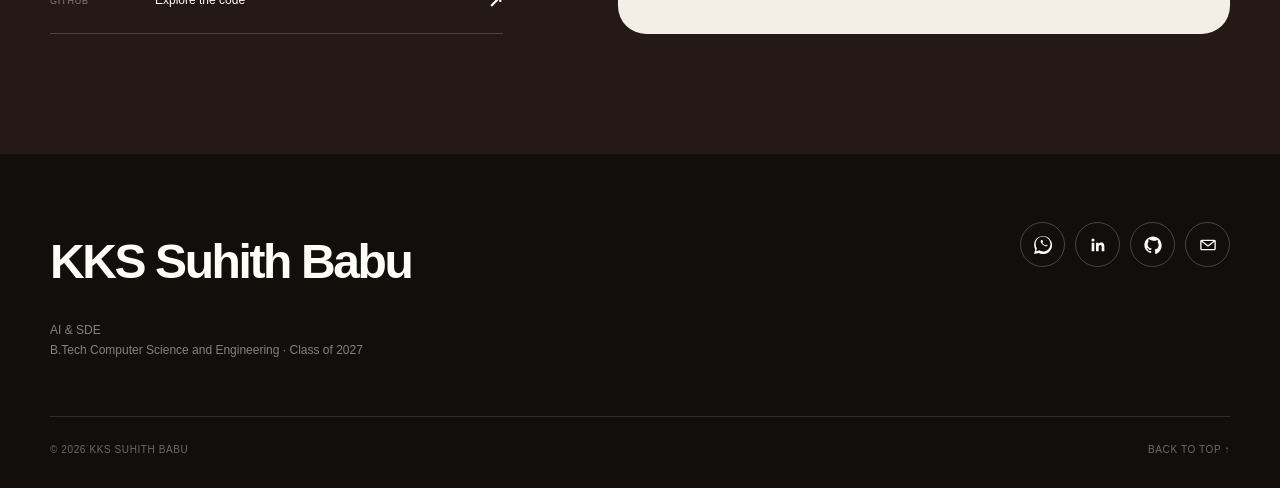
==== commit 763302bd: "Update availability to Jan 2027" ====
--- a/index.html
+++ b/index.html
@@ -86,7 +86,7 @@
           <div><span>Based in</span><strong>India</strong></div>
           <div><span>Graduating</span><strong>2027</strong></div>
           <div><span>Focus</span><strong>AI &amp; SDE</strong></div>
-          <div><span>Available</span><strong>June 2027</strong></div>
+          <div><span>Available</span><strong>Jan 2027</strong></div>
         </div>
       </aside>
     </section>
@@ -122,7 +122,7 @@
         <p>Computer Science and Engineering undergraduate at SRM Institute of Science and Technology, developing strong foundations across artificial intelligence, backend engineering, software development and applied machine learning.</p>
         <dl class="compact-meta">
           <div><dt>Academic period</dt><dd>September 2023 – May 2027</dd></div>
-          <div><dt>Full-time availability</dt><dd>June 2027</dd></div>
+          <div><dt>Full-time availability</dt><dd>Jan 2027</dd></div>
         </dl>
       </article>
 
